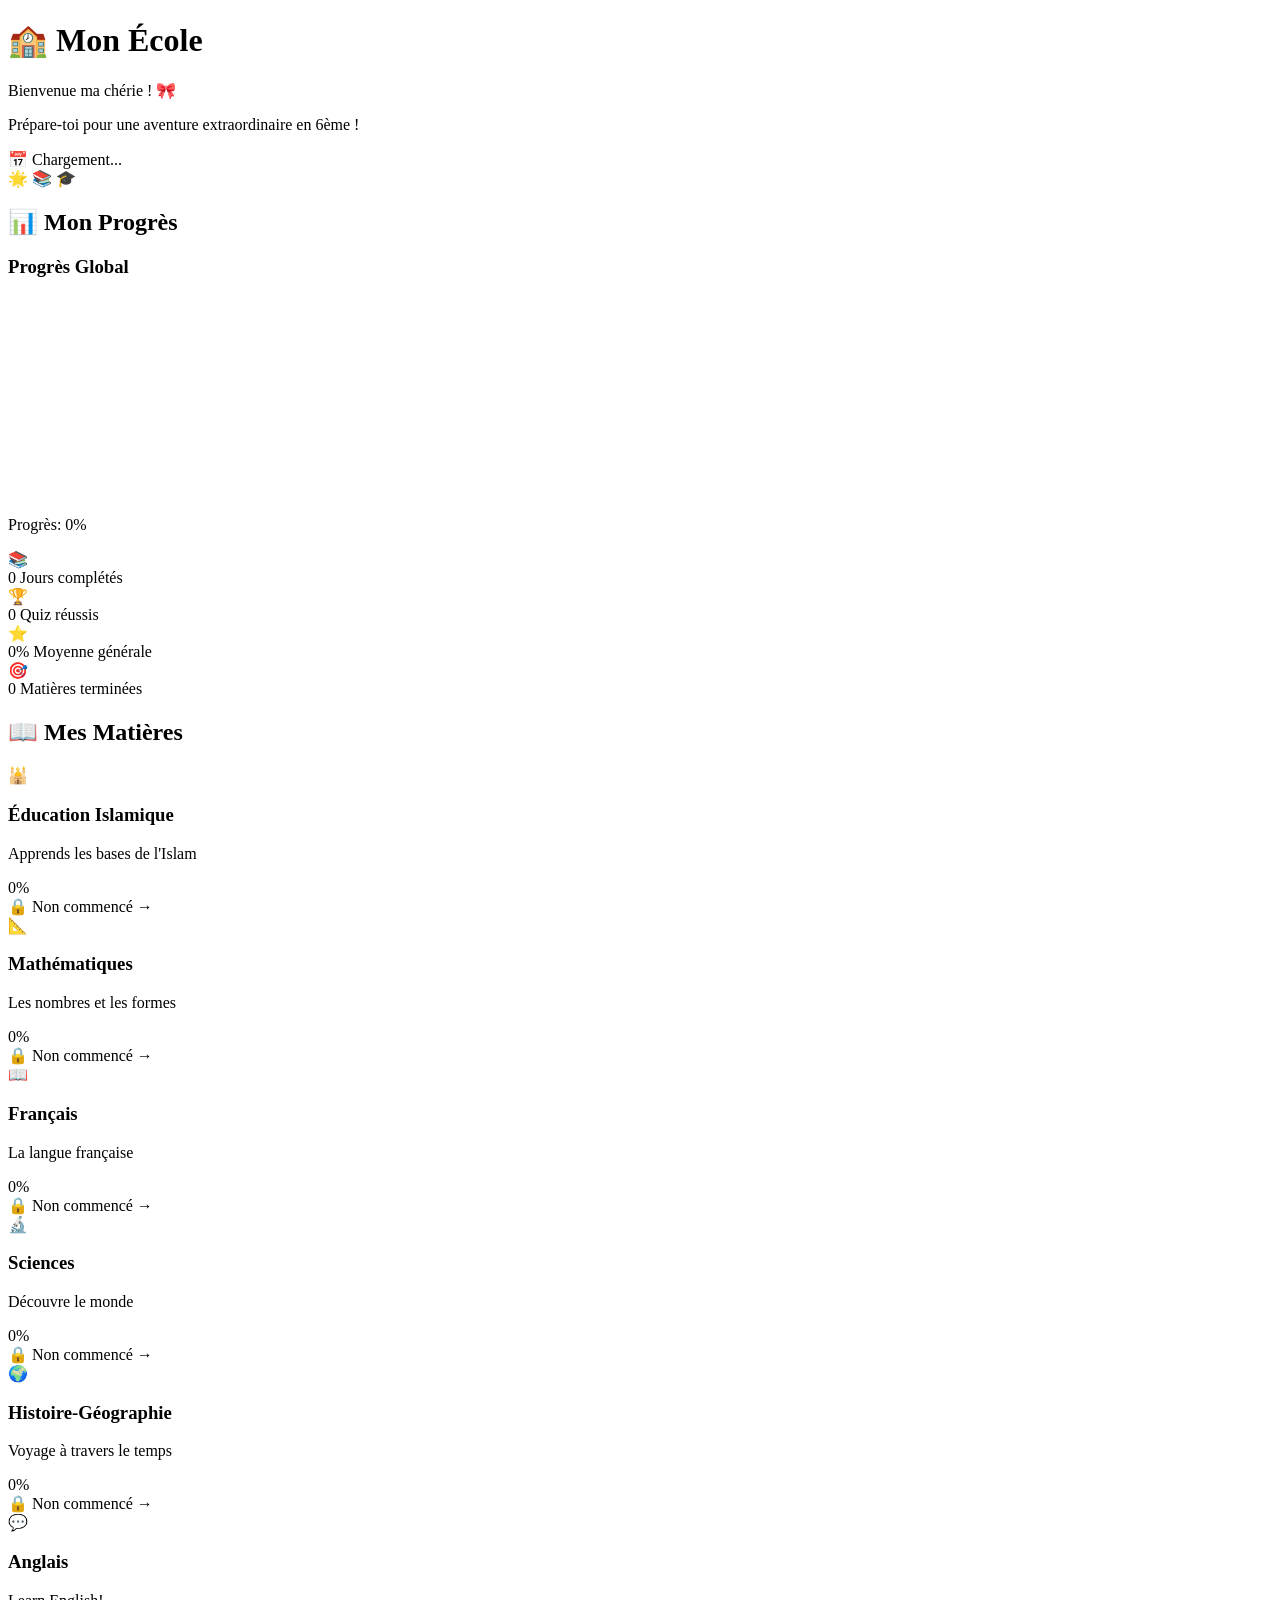
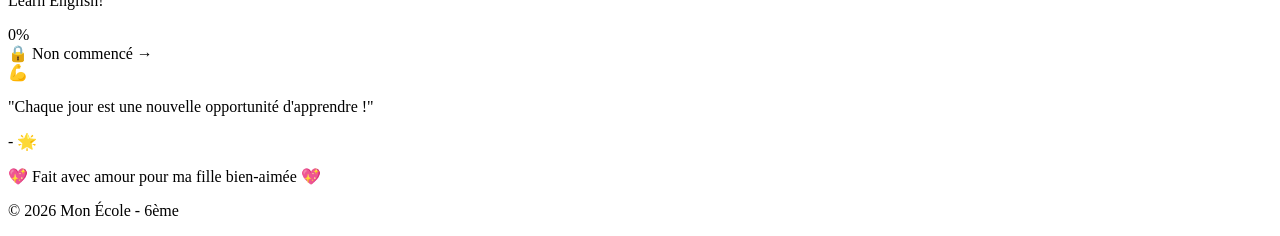
==== index.html @ 79e7d5af "Add files via upload" ====
<!DOCTYPE html>
<html lang="fr">
<head>
    <meta charset="UTF-8">
    <meta name="viewport" content="width=device-width, initial-scale=1.0">
    <title>🏫 Mon École - 6ème</title>
    
    <!-- CSS -->
    <link rel="stylesheet" href="css/style.css">
    
    <!-- Google Fonts -->
    <link href="https://fonts.googleapis.com/css2?family=Quicksand:wght@300;400;600;700&display=swap" rel="stylesheet">
</head>
<body>
    <!-- ============================================ -->
    <!-- HEADER -->
    <!-- ============================================ -->
    <header class="hero">
        <div class="hero-content">
            <div class="hero-text">
                <h1>🏫 Mon École</h1>
                <p class="subtitle">Bienvenue ma chérie ! 🎀</p>
                <p class="description">Prépare-toi pour une aventure extraordinaire en 6ème !</p>
                <div class="date-display" id="today-date">
                    📅 <span id="date-text">Chargement...</span>
                </div>
            </div>
            <div class="hero-emoji">
                <span class="floating-emoji">🌟</span>
                <span class="floating-emoji">📚</span>
                <span class="floating-emoji">🎓</span>
            </div>
        </div>
    </header>

    <!-- ============================================ -->
    <!-- PROGRESS DASHBOARD -->
    <!-- ============================================ -->
    <section class="dashboard">
        <div class="container">
            <h2 class="section-title">📊 Mon Progrès</h2>
            
            <div class="dashboard-grid">
                <!-- PIE CHART -->
                <div class="chart-card">
                    <h3>Progrès Global</h3>
                    <div class="chart-container">
                        <canvas id="progressChart" width="200" height="200"></canvas>
                    </div>
                    <p class="chart-label">Progrès: <span id="globalProgress">0%</span></p>
                </div>
                
                <!-- STATS CARDS -->
                <div class="stats-grid">
                    <div class="stat-card">
                        <span class="stat-icon">📚</span>
                        <div class="stat-info">
                            <span class="stat-number" id="totalDays">0</span>
                            <span class="stat-label">Jours complétés</span>
                        </div>
                    </div>
                    <div class="stat-card">
                        <span class="stat-icon">🏆</span>
                        <div class="stat-info">
                            <span class="stat-number" id="passedQuizzes">0</span>
                            <span class="stat-label">Quiz réussis</span>
                        </div>
                    </div>
                    <div class="stat-card">
                        <span class="stat-icon">⭐</span>
                        <div class="stat-info">
                            <span class="stat-number" id="avgScore">0%</span>
                            <span class="stat-label">Moyenne générale</span>
                        </div>
                    </div>
                    <div class="stat-card">
                        <span class="stat-icon">🎯</span>
                        <div class="stat-info">
                            <span class="stat-number" id="subjectsCompleted">0</span>
                            <span class="stat-label">Matières terminées</span>
                        </div>
                    </div>
                </div>
            </div>
        </div>
    </section>

    <!-- ============================================ -->
    <!-- SUBJECTS GAUGES -->
    <!-- ============================================ -->
    <section class="subjects">
        <div class="container">
            <h2 class="section-title">📖 Mes Matières</h2>
            
            <div class="subject-grid">
                <!-- Islam -->
                <div class="subject-card" onclick="goToSubject('islam')">
                    <div class="subject-icon">🕌</div>
                    <h3>Éducation Islamique</h3>
                    <p class="subject-desc">Apprends les bases de l'Islam</p>
                    <div class="gauge-container">
                        <div class="gauge-track">
                            <div class="gauge-fill" id="gauge-islam" style="width: 0%"></div>
                        </div>
                        <span class="gauge-percent" id="percent-islam">0%</span>
                    </div>
                    <span class="subject-status" id="status-islam">🔒 Non commencé</span>
                    <span class="subject-arrow">→</span>
                </div>

                <!-- Maths -->
                <div class="subject-card" onclick="goToSubject('maths')">
                    <div class="subject-icon">📐</div>
                    <h3>Mathématiques</h3>
                    <p class="subject-desc">Les nombres et les formes</p>
                    <div class="gauge-container">
                        <div class="gauge-track">
                            <div class="gauge-fill" id="gauge-maths" style="width: 0%"></div>
                        </div>
                        <span class="gauge-percent" id="percent-maths">0%</span>
                    </div>
                    <span class="subject-status" id="status-maths">🔒 Non commencé</span>
                    <span class="subject-arrow">→</span>
                </div>

                <!-- Français -->
                <div class="subject-card" onclick="goToSubject('francais')">
                    <div class="subject-icon">📖</div>
                    <h3>Français</h3>
                    <p class="subject-desc">La langue française</p>
                    <div class="gauge-container">
                        <div class="gauge-track">
                            <div class="gauge-fill" id="gauge-francais" style="width: 0%"></div>
                        </div>
                        <span class="gauge-percent" id="percent-francais">0%</span>
                    </div>
                    <span class="subject-status" id="status-francais">🔒 Non commencé</span>
                    <span class="subject-arrow">→</span>
                </div>

                <!-- Sciences -->
                <div class="subject-card" onclick="goToSubject('sciences')">
                    <div class="subject-icon">🔬</div>
                    <h3>Sciences</h3>
                    <p class="subject-desc">Découvre le monde</p>
                    <div class="gauge-container">
                        <div class="gauge-track">
                            <div class="gauge-fill" id="gauge-sciences" style="width: 0%"></div>
                        </div>
                        <span class="gauge-percent" id="percent-sciences">0%</span>
                    </div>
                    <span class="subject-status" id="status-sciences">🔒 Non commencé</span>
                    <span class="subject-arrow">→</span>
                </div>

                <!-- Histoire -->
                <div class="subject-card" onclick="goToSubject('histoire')">
                    <div class="subject-icon">🌍</div>
                    <h3>Histoire-Géographie</h3>
                    <p class="subject-desc">Voyage à travers le temps</p>
                    <div class="gauge-container">
                        <div class="gauge-track">
                            <div class="gauge-fill" id="gauge-histoire" style="width: 0%"></div>
                        </div>
                        <span class="gauge-percent" id="percent-histoire">0%</span>
                    </div>
                    <span class="subject-status" id="status-histoire">🔒 Non commencé</span>
                    <span class="subject-arrow">→</span>
                </div>

                <!-- Anglais -->
                <div class="subject-card" onclick="goToSubject('anglais')">
                    <div class="subject-icon">💬</div>
                    <h3>Anglais</h3>
                    <p class="subject-desc">Learn English!</p>
                    <div class="gauge-container">
                        <div class="gauge-track">
                            <div class="gauge-fill" id="gauge-anglais" style="width: 0%"></div>
                        </div>
                        <span class="gauge-percent" id="percent-anglais">0%</span>
                    </div>
                    <span class="subject-status" id="status-anglais">🔒 Non commencé</span>
                    <span class="subject-arrow">→</span>
                </div>
            </div>
        </div>
    </section>

    <!-- ============================================ -->
    <!-- DAILY MOTIVATION -->
    <!-- ============================================ -->
    <section class="motivation">
        <div class="container">
            <div class="motivation-card">
                <span class="motivation-emoji">💪</span>
                <p id="daily-message">"Chaque jour est une nouvelle opportunité d'apprendre !"</p>
                <span class="motivation-author">- 🌟</span>
            </div>
        </div>
    </section>

    <!-- ============================================ -->
    <!-- FOOTER -->
    <!-- ============================================ -->
    <footer>
        <div class="container">
            <p>💖 Fait avec amour pour ma fille bien-aimée 💖</p>
            <p class="footer-small">© 2026 Mon École - 6ème</p>
        </div>
    </footer>

    <!-- ============================================ -->
    <!-- JAVASCRIPT -->
    <!-- ============================================ -->
    <script src="js/script.js"></script>
</body>
</html>
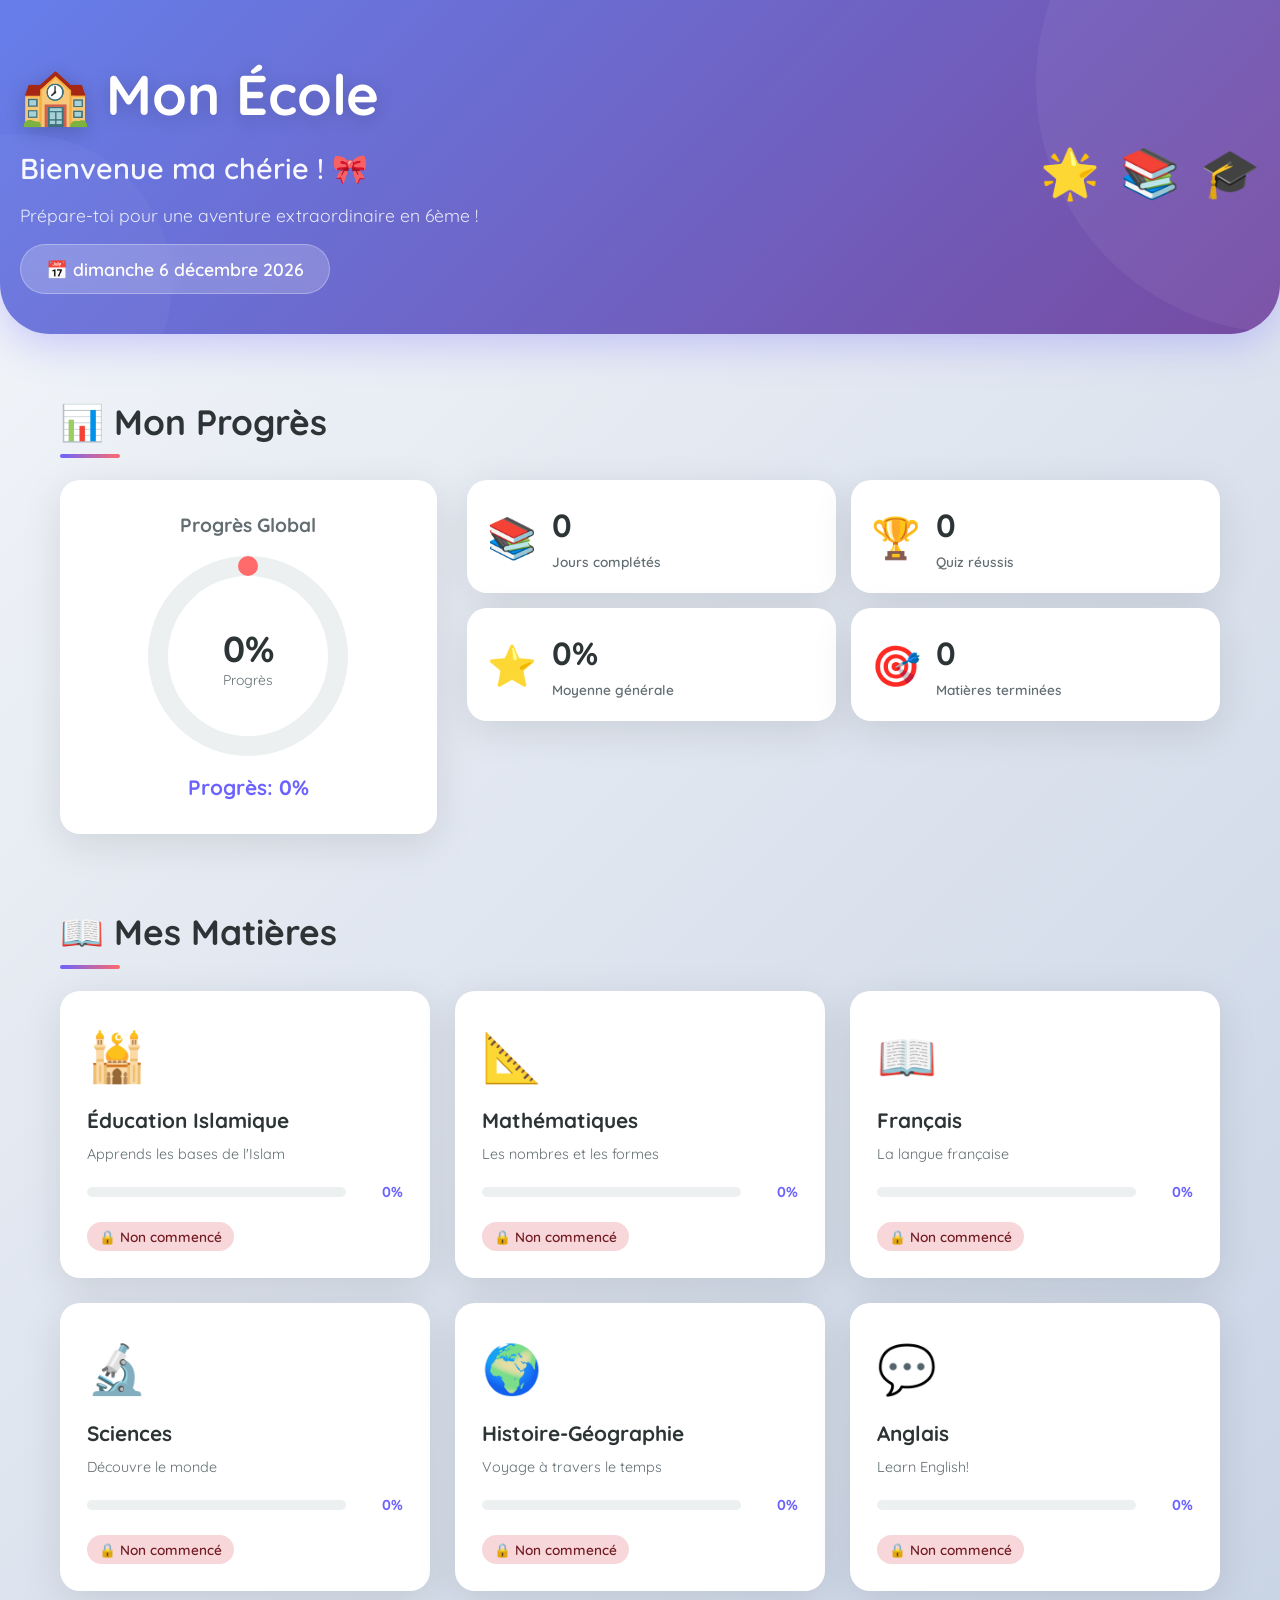
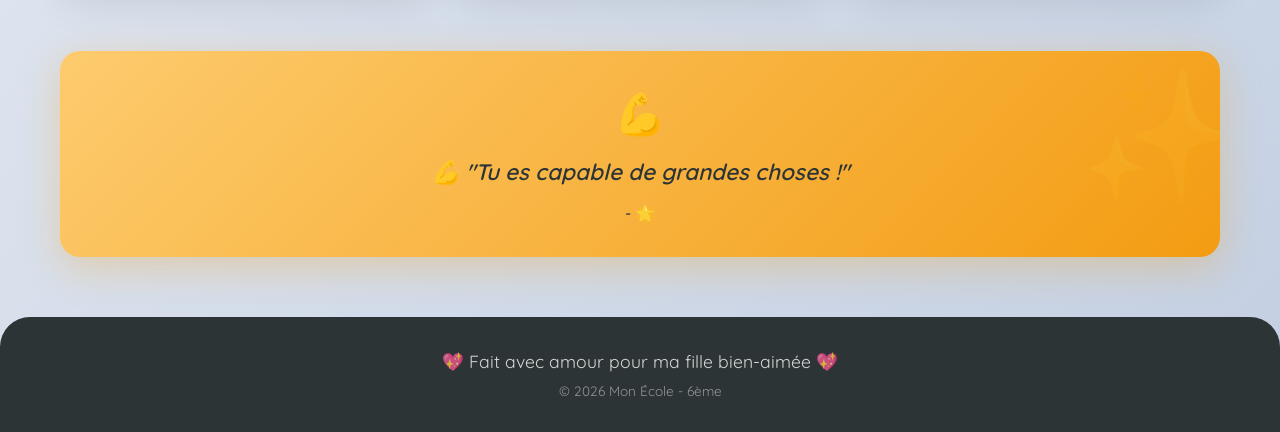
==== commit 4b9a6b0e: "Update index.html" ====
--- a/index.html
+++ b/index.html
@@ -210,8 +210,17 @@
     </footer>
 
     <!-- ============================================ -->
-    <!-- JAVASCRIPT -->
-    <!-- ============================================ -->
+    <!-- JAVASCRIPT - CHARGEMENT DES DONNÉES PAR MATIÈRE -->
+    <!-- ============================================ -->
+    <!-- 1. Les données de chaque matière -->
+    <script src="js/data-islam.js"></script>
+    <!-- 2. Les autres matières (à créer plus tard) -->
+    <!-- <script src="js/data-maths.js"></script> -->
+    <!-- <script src="js/data-francais.js"></script> -->
+    <!-- <script src="js/data-sciences.js"></script> -->
+    <!-- <script src="js/data-histoire.js"></script> -->
+    <!-- <script src="js/data-anglais.js"></script> -->
+    <!-- 3. Le script principal (logique) -->
     <script src="js/script.js"></script>
 </body>
-</html>+</html>
--- a/css/style.css
+++ b/css/style.css
@@ -0,0 +1,576 @@
+/* ============================================ */
+/* 1. RESET & GLOBAL STYLES */
+/* ============================================ */
+* {
+    margin: 0;
+    padding: 0;
+    box-sizing: border-box;
+}
+
+:root {
+    --primary: #6C63FF;
+    --primary-light: #8B83FF;
+    --primary-dark: #5A52D5;
+    --secondary: #FF6B6B;
+    --accent: #FFD93D;
+    --success: #6BCB77;
+    --danger: #FF6B6B;
+    --bg-gradient-start: #667eea;
+    --bg-gradient-end: #764ba2;
+    --card-shadow: 0 10px 40px rgba(0, 0, 0, 0.1);
+    --border-radius: 20px;
+    --transition: all 0.3s cubic-bezier(0.4, 0, 0.2, 1);
+}
+
+body {
+    font-family: 'Quicksand', sans-serif;
+    background: linear-gradient(135deg, #f5f7fa 0%, #c3cfe2 100%);
+    min-height: 100vh;
+    color: #2d3436;
+    line-height: 1.6;
+}
+
+.container {
+    max-width: 1200px;
+    margin: 0 auto;
+    padding: 0 20px;
+}
+
+/* ============================================ */
+/* 2. HEADER / HERO */
+/* ============================================ */
+.hero {
+    background: linear-gradient(135deg, var(--bg-gradient-start) 0%, var(--bg-gradient-end) 100%);
+    padding: 50px 20px 40px;
+    border-bottom-left-radius: 50px;
+    border-bottom-right-radius: 50px;
+    position: relative;
+    overflow: hidden;
+    box-shadow: 0 10px 40px rgba(108, 99, 255, 0.3);
+}
+
+.hero::before {
+    content: '';
+    position: absolute;
+    top: -50%;
+    right: -20%;
+    width: 500px;
+    height: 500px;
+    background: rgba(255, 255, 255, 0.05);
+    border-radius: 50%;
+    animation: float 20s infinite;
+}
+
+.hero::after {
+    content: '';
+    position: absolute;
+    bottom: -30%;
+    left: -10%;
+    width: 300px;
+    height: 300px;
+    background: rgba(255, 255, 255, 0.03);
+    border-radius: 50%;
+    animation: float 15s infinite reverse;
+}
+
+@keyframes float {
+    0%, 100% { transform: translate(0, 0); }
+    50% { transform: translate(-30px, -30px); }
+}
+
+.hero-content {
+    position: relative;
+    z-index: 1;
+    display: flex;
+    justify-content: space-between;
+    align-items: center;
+    flex-wrap: wrap;
+}
+
+.hero-text h1 {
+    font-size: 3.5rem;
+    color: white;
+    font-weight: 700;
+    text-shadow: 0 4px 20px rgba(0, 0, 0, 0.2);
+    margin-bottom: 5px;
+}
+
+.hero-text .subtitle {
+    font-size: 1.8rem;
+    color: rgba(255, 255, 255, 0.95);
+    font-weight: 600;
+}
+
+.hero-text .description {
+    font-size: 1.1rem;
+    color: rgba(255, 255, 255, 0.85);
+    margin: 10px 0 15px;
+}
+
+.date-display {
+    display: inline-block;
+    background: rgba(255, 255, 255, 0.2);
+    backdrop-filter: blur(10px);
+    padding: 10px 25px;
+    border-radius: 50px;
+    color: white;
+    font-size: 1.1rem;
+    font-weight: 600;
+    border: 1px solid rgba(255, 255, 255, 0.3);
+}
+
+.hero-emoji {
+    display: flex;
+    gap: 20px;
+    font-size: 3rem;
+}
+
+.floating-emoji {
+    animation: floatEmoji 3s ease-in-out infinite;
+    display: inline-block;
+}
+
+.floating-emoji:nth-child(2) { animation-delay: 0.5s; }
+.floating-emoji:nth-child(3) { animation-delay: 1s; }
+
+@keyframes floatEmoji {
+    0%, 100% { transform: translateY(0) rotate(0deg); }
+    50% { transform: translateY(-15px) rotate(5deg); }
+}
+
+/* ============================================ */
+/* 3. SECTION TITLES */
+/* ============================================ */
+.section-title {
+    font-size: 2.2rem;
+    font-weight: 700;
+    color: #2d3436;
+    margin: 40px 0 30px;
+    position: relative;
+    display: inline-block;
+}
+
+.section-title::after {
+    content: '';
+    position: absolute;
+    bottom: -8px;
+    left: 0;
+    width: 60px;
+    height: 4px;
+    background: linear-gradient(90deg, var(--primary), var(--secondary));
+    border-radius: 2px;
+}
+
+/* ============================================ */
+/* 4. DASHBOARD */
+/* ============================================ */
+.dashboard {
+    padding: 20px 0;
+}
+
+.dashboard-grid {
+    display: grid;
+    grid-template-columns: 1fr 2fr;
+    gap: 30px;
+    align-items: start;
+}
+
+@media (max-width: 768px) {
+    .dashboard-grid {
+        grid-template-columns: 1fr;
+    }
+}
+
+.chart-card {
+    background: white;
+    border-radius: var(--border-radius);
+    padding: 30px;
+    box-shadow: var(--card-shadow);
+    text-align: center;
+}
+
+.chart-card h3 {
+    font-size: 1.2rem;
+    color: #636e72;
+    margin-bottom: 15px;
+}
+
+.chart-container {
+    display: flex;
+    justify-content: center;
+    align-items: center;
+    position: relative;
+}
+
+.chart-container canvas {
+    max-width: 100%;
+    height: auto;
+}
+
+.chart-label {
+    font-size: 1.3rem;
+    font-weight: 700;
+    color: var(--primary);
+    margin-top: 15px;
+}
+
+.stats-grid {
+    display: grid;
+    grid-template-columns: 1fr 1fr;
+    gap: 15px;
+}
+
+@media (max-width: 480px) {
+    .stats-grid {
+        grid-template-columns: 1fr;
+    }
+}
+
+.stat-card {
+    background: white;
+    border-radius: var(--border-radius);
+    padding: 20px;
+    box-shadow: var(--card-shadow);
+    display: flex;
+    align-items: center;
+    gap: 15px;
+    transition: var(--transition);
+}
+
+.stat-card:hover {
+    transform: translateY(-3px);
+    box-shadow: 0 15px 50px rgba(0, 0, 0, 0.15);
+}
+
+.stat-icon {
+    font-size: 2.5rem;
+}
+
+.stat-info {
+    display: flex;
+    flex-direction: column;
+}
+
+.stat-number {
+    font-size: 2rem;
+    font-weight: 700;
+    color: #2d3436;
+}
+
+.stat-label {
+    font-size: 0.85rem;
+    color: #636e72;
+    font-weight: 600;
+}
+
+/* ============================================ */
+/* 5. SUBJECT CARDS */
+/* ============================================ */
+.subjects {
+    padding: 10px 0 40px;
+}
+
+.subject-grid {
+    display: grid;
+    grid-template-columns: repeat(auto-fill, minmax(280px, 1fr));
+    gap: 25px;
+}
+
+.subject-card {
+    background: white;
+    border-radius: var(--border-radius);
+    padding: 25px;
+    box-shadow: var(--card-shadow);
+    transition: var(--transition);
+    cursor: pointer;
+    position: relative;
+    overflow: hidden;
+    border: 2px solid transparent;
+}
+
+.subject-card:hover {
+    transform: translateY(-5px) scale(1.02);
+    box-shadow: 0 20px 60px rgba(108, 99, 255, 0.2);
+    border-color: var(--primary-light);
+}
+
+.subject-card:active {
+    transform: scale(0.98);
+}
+
+.subject-icon {
+    font-size: 3rem;
+    display: block;
+    margin-bottom: 10px;
+}
+
+.subject-card h3 {
+    font-size: 1.3rem;
+    color: #2d3436;
+    margin-bottom: 5px;
+}
+
+.subject-desc {
+    font-size: 0.9rem;
+    color: #636e72;
+    margin-bottom: 15px;
+}
+
+.gauge-container {
+    display: flex;
+    align-items: center;
+    gap: 12px;
+    margin: 10px 0;
+}
+
+.gauge-track {
+    flex: 1;
+    height: 10px;
+    background: #ecf0f1;
+    border-radius: 10px;
+    overflow: hidden;
+    position: relative;
+}
+
+.gauge-fill {
+    height: 100%;
+    border-radius: 10px;
+    background: linear-gradient(90deg, var(--primary-light), var(--primary));
+    transition: width 1s cubic-bezier(0.4, 0, 0.2, 1);
+    width: 0%;
+}
+
+.gauge-percent {
+    font-size: 0.9rem;
+    font-weight: 700;
+    color: var(--primary);
+    min-width: 45px;
+    text-align: right;
+}
+
+.subject-status {
+    display: block;
+    font-size: 0.85rem;
+    font-weight: 600;
+    margin-top: 8px;
+    padding: 4px 12px;
+    border-radius: 20px;
+    background: #ecf0f1;
+    color: #636e72;
+    display: inline-block;
+}
+
+.subject-status.completed {
+    background: #d4edda;
+    color: #155724;
+}
+
+.subject-status.in-progress {
+    background: #cce5ff;
+    color: #004085;
+}
+
+.subject-status.locked {
+    background: #f8d7da;
+    color: #721c24;
+}
+
+.subject-arrow {
+    position: absolute;
+    right: 20px;
+    bottom: 20px;
+    font-size: 1.5rem;
+    color: var(--primary-light);
+    opacity: 0;
+    transition: var(--transition);
+}
+
+.subject-card:hover .subject-arrow {
+    opacity: 1;
+    transform: translateX(5px);
+}
+
+/* ============================================ */
+/* 6. MOTIVATION CARD */
+/* ============================================ */
+.motivation {
+    padding: 20px 0 40px;
+}
+
+.motivation-card {
+    background: linear-gradient(135deg, #fdcb6e 0%, #f39c12 100%);
+    border-radius: var(--border-radius);
+    padding: 30px 40px;
+    text-align: center;
+    box-shadow: 0 10px 40px rgba(243, 156, 18, 0.3);
+    position: relative;
+    overflow: hidden;
+}
+
+.motivation-card::before {
+    content: '✨';
+    position: absolute;
+    top: -20px;
+    right: -20px;
+    font-size: 8rem;
+    opacity: 0.1;
+}
+
+.motivation-emoji {
+    font-size: 2.5rem;
+    display: block;
+    margin-bottom: 10px;
+}
+
+.motivation-card p {
+    font-size: 1.4rem;
+    font-weight: 600;
+    color: #2d3436;
+    font-style: italic;
+}
+
+.motivation-author {
+    display: block;
+    margin-top: 10px;
+    font-size: 1rem;
+    font-weight: 600;
+    color: #2d3436;
+    opacity: 0.8;
+}
+
+/* ============================================ */
+/* 7. FOOTER */
+/* ============================================ */
+footer {
+    background: #2d3436;
+    color: rgba(255, 255, 255, 0.8);
+    padding: 30px 20px;
+    text-align: center;
+    border-top-left-radius: 30px;
+    border-top-right-radius: 30px;
+    margin-top: 20px;
+}
+
+footer p {
+    font-size: 1.1rem;
+}
+
+footer .footer-small {
+    font-size: 0.85rem;
+    opacity: 0.6;
+    margin-top: 5px;
+}
+
+/* ============================================ */
+/* 8. RESPONSIVE DESIGN */
+/* ============================================ */
+@media (max-width: 768px) {
+    .hero-text h1 {
+        font-size: 2.5rem;
+    }
+    
+    .hero-text .subtitle {
+        font-size: 1.3rem;
+    }
+    
+    .hero-emoji {
+        font-size: 2rem;
+        gap: 10px;
+    }
+    
+    .section-title {
+        font-size: 1.8rem;
+    }
+    
+    .subject-grid {
+        grid-template-columns: repeat(auto-fill, minmax(240px, 1fr));
+        gap: 15px;
+    }
+    
+    .motivation-card p {
+        font-size: 1.1rem;
+    }
+}
+
+@media (max-width: 480px) {
+    .hero {
+        padding: 30px 15px 25px;
+        border-bottom-left-radius: 30px;
+        border-bottom-right-radius: 30px;
+    }
+    
+    .hero-text h1 {
+        font-size: 2rem;
+    }
+    
+    .hero-text .subtitle {
+        font-size: 1.1rem;
+    }
+    
+    .hero-emoji {
+        font-size: 1.5rem;
+        gap: 8px;
+    }
+    
+    .subject-card {
+        padding: 18px;
+    }
+    
+    .stat-number {
+        font-size: 1.5rem;
+    }
+}
+
+/* ============================================ */
+/* 9. ANIMATIONS */
+/* ============================================ */
+@keyframes fadeInUp {
+    from {
+        opacity: 0;
+        transform: translateY(30px);
+    }
+    to {
+        opacity: 1;
+        transform: translateY(0);
+    }
+}
+
+.subject-card {
+    animation: fadeInUp 0.6s ease-out forwards;
+}
+
+.subject-card:nth-child(1) { animation-delay: 0.05s; }
+.subject-card:nth-child(2) { animation-delay: 0.1s; }
+.subject-card:nth-child(3) { animation-delay: 0.15s; }
+.subject-card:nth-child(4) { animation-delay: 0.2s; }
+.subject-card:nth-child(5) { animation-delay: 0.25s; }
+.subject-card:nth-child(6) { animation-delay: 0.3s; }
+
+/* ============================================ */
+/* 10. SCROLLBAR STYLING */
+/* ============================================ */
+::-webkit-scrollbar {
+    width: 10px;
+}
+
+::-webkit-scrollbar-track {
+    background: #f1f1f1;
+    border-radius: 10px;
+}
+
+::-webkit-scrollbar-thumb {
+    background: linear-gradient(135deg, var(--primary), var(--primary-dark));
+    border-radius: 10px;
+}
+
+::-webkit-scrollbar-thumb:hover {
+    background: var(--primary-dark);
+}
+
+/* ============================================ */
+/* 11. UTILITY */
+/* ============================================ */
+.text-center { text-align: center; }
+.mt-20 { margin-top: 20px; }
+.mb-20 { margin-bottom: 20px; }
+.hidden { display: none; }
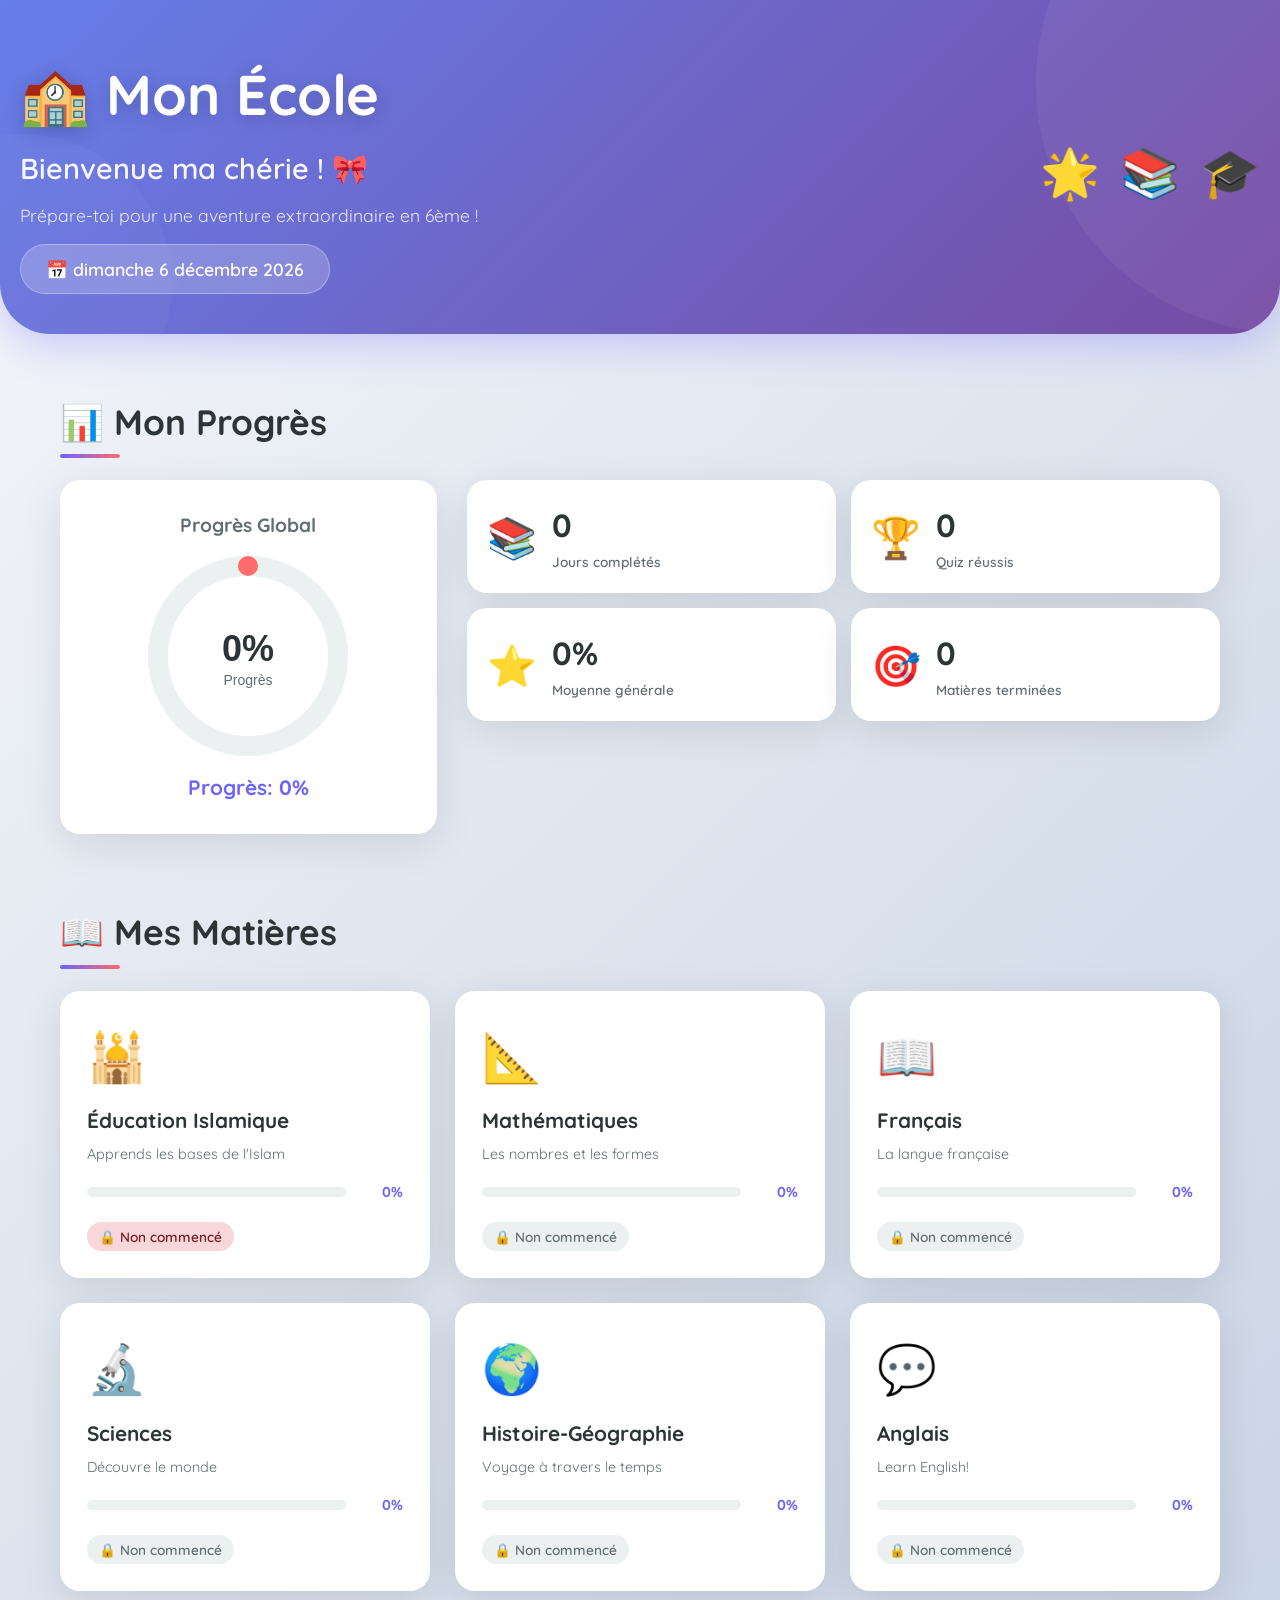
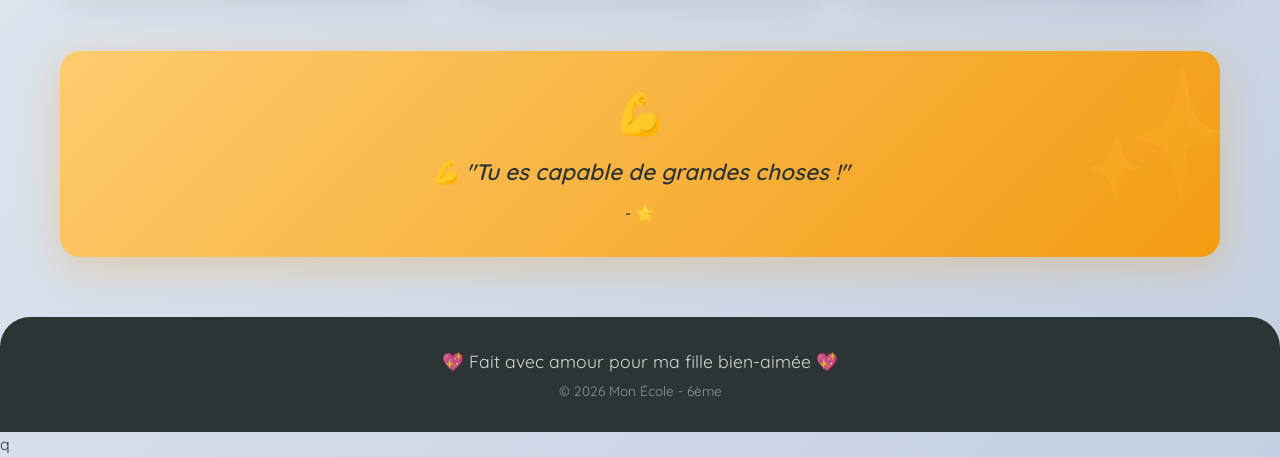
==== commit 97aaad87: "Update index.html" ====
--- a/index.html
+++ b/index.html
@@ -210,17 +210,9 @@
     </footer>
 
     <!-- ============================================ -->
-    <!-- JAVASCRIPT - CHARGEMENT DES DONNÉES PAR MATIÈRE -->
-    <!-- ============================================ -->
-    <!-- 1. Les données de chaque matière -->
-    <script src="js/data-islam.js"></script>
-    <!-- 2. Les autres matières (à créer plus tard) -->
-    <!-- <script src="js/data-maths.js"></script> -->
-    <!-- <script src="js/data-francais.js"></script> -->
-    <!-- <script src="js/data-sciences.js"></script> -->
-    <!-- <script src="js/data-histoire.js"></script> -->
-    <!-- <script src="js/data-anglais.js"></script> -->
-    <!-- 3. Le script principal (logique) -->
+    <!-- JAVASCRIPT -->
+    <!-- ============================================ -->
+    <!-- Le script principal contient TOUTES les données -->
     <script src="js/script.js"></script>
 </body>
-</html>
+</html>q
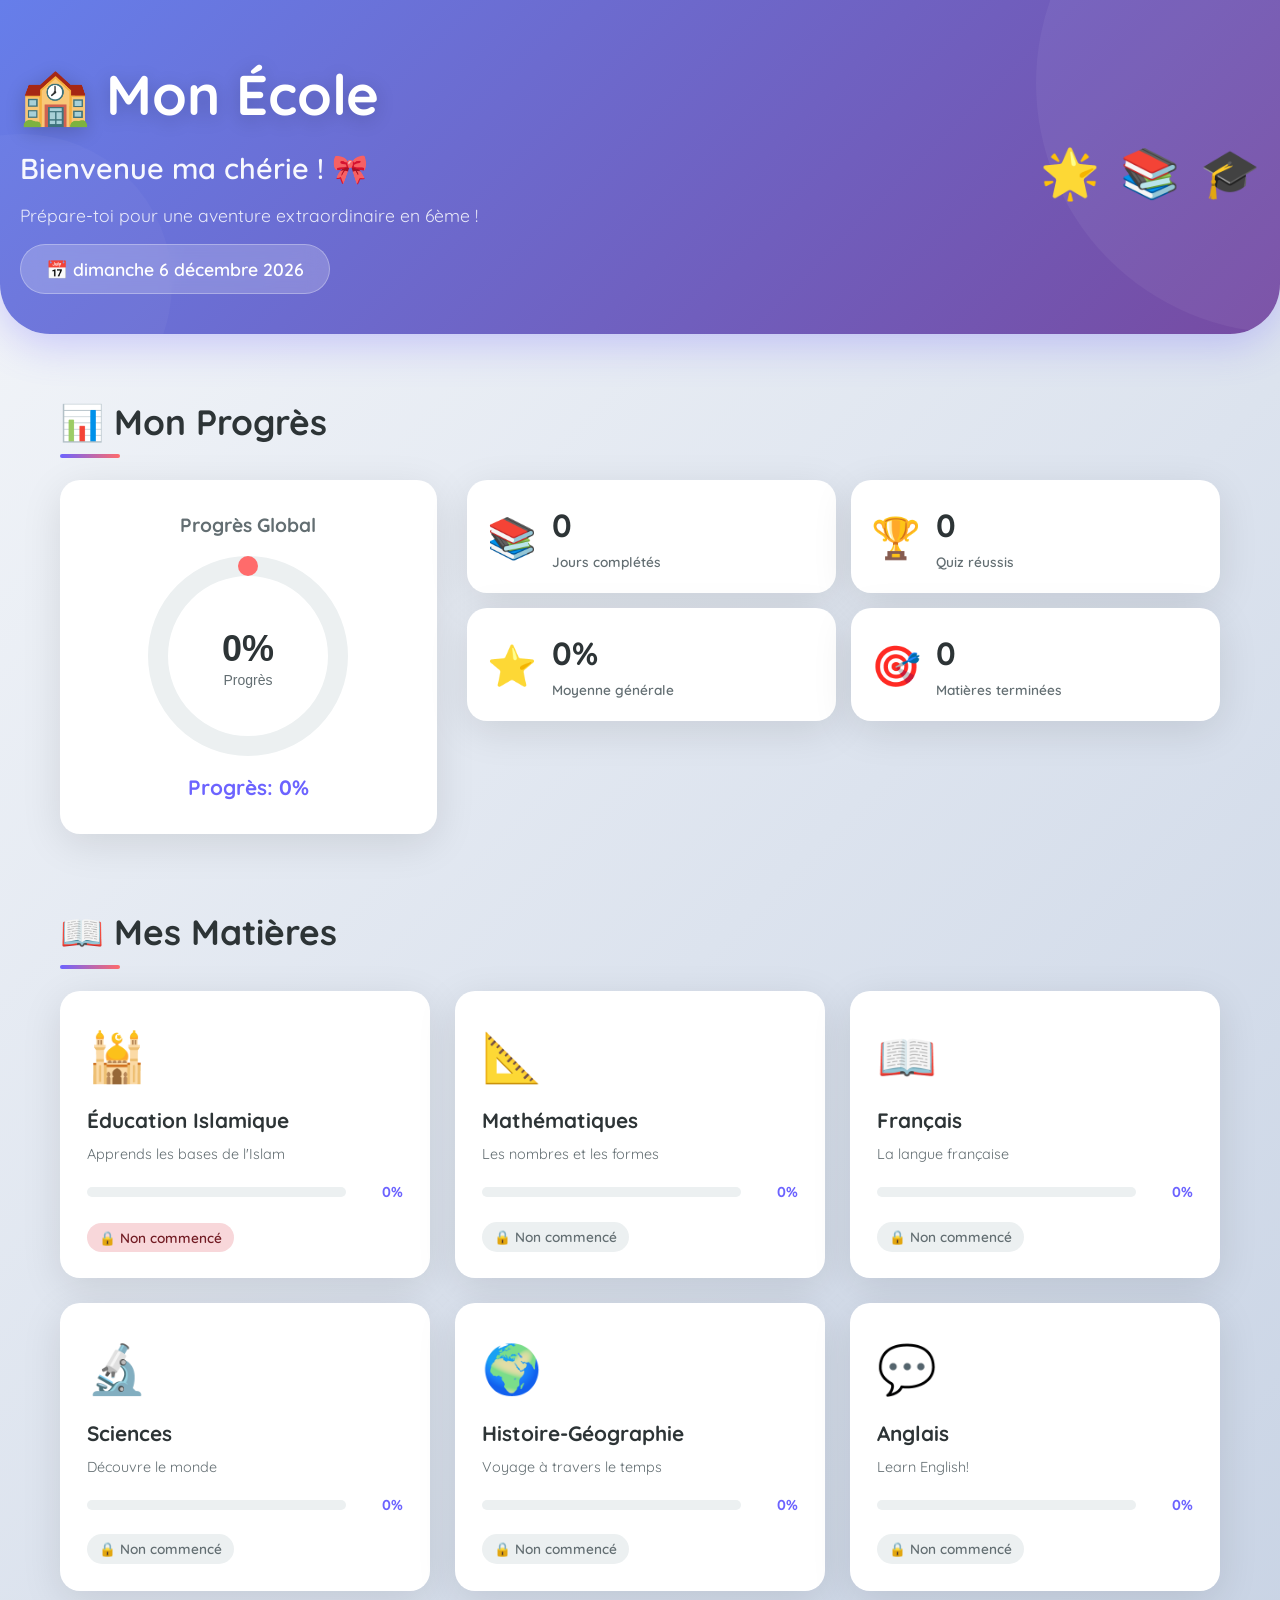
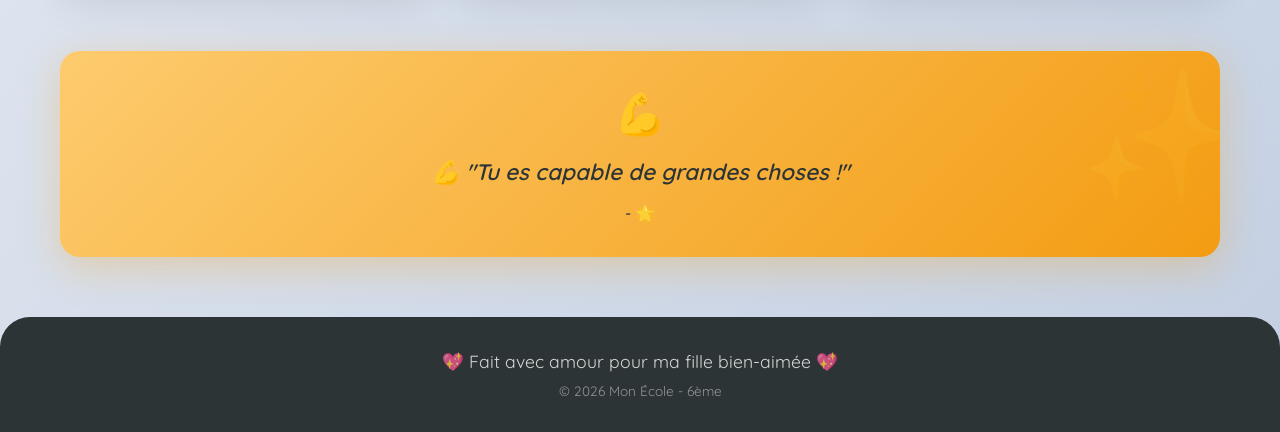
==== commit 6b78d22f: "Update index.html" ====
--- a/index.html
+++ b/index.html
@@ -4,215 +4,1602 @@
     <meta charset="UTF-8">
     <meta name="viewport" content="width=device-width, initial-scale=1.0">
     <title>🏫 Mon École - 6ème</title>
-    
-    <!-- CSS -->
-    <link rel="stylesheet" href="css/style.css">
-    
-    <!-- Google Fonts -->
     <link href="https://fonts.googleapis.com/css2?family=Quicksand:wght@300;400;600;700&display=swap" rel="stylesheet">
+    <style>
+        /* ============================================ */
+        /* TOUS LES STYLES - PAGE D'ACCUEIL + ISLAM */
+        /* ============================================ */
+        * {
+            margin: 0;
+            padding: 0;
+            box-sizing: border-box;
+        }
+
+        :root {
+            --primary: #6C63FF;
+            --primary-light: #8B83FF;
+            --primary-dark: #5A52D5;
+            --secondary: #FF6B6B;
+            --accent: #FFD93D;
+            --success: #6BCB77;
+            --danger: #FF6B6B;
+            --card-shadow: 0 10px 40px rgba(0, 0, 0, 0.1);
+            --border-radius: 20px;
+            --transition: all 0.3s cubic-bezier(0.4, 0, 0.2, 1);
+        }
+
+        body {
+            font-family: 'Quicksand', sans-serif;
+            background: linear-gradient(135deg, #f5f7fa 0%, #c3cfe2 100%);
+            min-height: 100vh;
+            color: #2d3436;
+            line-height: 1.6;
+        }
+
+        .container {
+            max-width: 1200px;
+            margin: 0 auto;
+            padding: 0 20px;
+        }
+
+        /* ===== HEADER ===== */
+        .hero {
+            background: linear-gradient(135deg, #667eea 0%, #764ba2 100%);
+            padding: 50px 20px 40px;
+            border-bottom-left-radius: 50px;
+            border-bottom-right-radius: 50px;
+            position: relative;
+            overflow: hidden;
+            box-shadow: 0 10px 40px rgba(108, 99, 255, 0.3);
+        }
+
+        .hero::before {
+            content: '';
+            position: absolute;
+            top: -50%;
+            right: -20%;
+            width: 500px;
+            height: 500px;
+            background: rgba(255, 255, 255, 0.05);
+            border-radius: 50%;
+            animation: float 20s infinite;
+        }
+
+        .hero::after {
+            content: '';
+            position: absolute;
+            bottom: -30%;
+            left: -10%;
+            width: 300px;
+            height: 300px;
+            background: rgba(255, 255, 255, 0.03);
+            border-radius: 50%;
+            animation: float 15s infinite reverse;
+        }
+
+        @keyframes float {
+            0%, 100% { transform: translate(0, 0); }
+            50% { transform: translate(-30px, -30px); }
+        }
+
+        .hero-content {
+            position: relative;
+            z-index: 1;
+            display: flex;
+            justify-content: space-between;
+            align-items: center;
+            flex-wrap: wrap;
+        }
+
+        .hero-text h1 {
+            font-size: 3.5rem;
+            color: white;
+            font-weight: 700;
+            text-shadow: 0 4px 20px rgba(0, 0, 0, 0.2);
+            margin-bottom: 5px;
+        }
+
+        .hero-text .subtitle {
+            font-size: 1.8rem;
+            color: rgba(255, 255, 255, 0.95);
+            font-weight: 600;
+        }
+
+        .hero-text .description {
+            font-size: 1.1rem;
+            color: rgba(255, 255, 255, 0.85);
+            margin: 10px 0 15px;
+        }
+
+        .date-display {
+            display: inline-block;
+            background: rgba(255, 255, 255, 0.2);
+            backdrop-filter: blur(10px);
+            padding: 10px 25px;
+            border-radius: 50px;
+            color: white;
+            font-size: 1.1rem;
+            font-weight: 600;
+            border: 1px solid rgba(255, 255, 255, 0.3);
+        }
+
+        .hero-emoji {
+            display: flex;
+            gap: 20px;
+            font-size: 3rem;
+        }
+
+        .floating-emoji {
+            animation: floatEmoji 3s ease-in-out infinite;
+            display: inline-block;
+        }
+        .floating-emoji:nth-child(2) { animation-delay: 0.5s; }
+        .floating-emoji:nth-child(3) { animation-delay: 1s; }
+
+        @keyframes floatEmoji {
+            0%, 100% { transform: translateY(0) rotate(0deg); }
+            50% { transform: translateY(-15px) rotate(5deg); }
+        }
+
+        /* ===== SECTION TITLES ===== */
+        .section-title {
+            font-size: 2.2rem;
+            font-weight: 700;
+            color: #2d3436;
+            margin: 40px 0 30px;
+            position: relative;
+            display: inline-block;
+        }
+
+        .section-title::after {
+            content: '';
+            position: absolute;
+            bottom: -8px;
+            left: 0;
+            width: 60px;
+            height: 4px;
+            background: linear-gradient(90deg, var(--primary), var(--secondary));
+            border-radius: 2px;
+        }
+
+        /* ===== DASHBOARD ===== */
+        .dashboard {
+            padding: 20px 0;
+        }
+
+        .dashboard-grid {
+            display: grid;
+            grid-template-columns: 1fr 2fr;
+            gap: 30px;
+            align-items: start;
+        }
+
+        @media (max-width: 768px) {
+            .dashboard-grid {
+                grid-template-columns: 1fr;
+            }
+            .hero-text h1 { font-size: 2.5rem; }
+            .hero-text .subtitle { font-size: 1.3rem; }
+            .hero-emoji { font-size: 2rem; gap: 10px; }
+            .section-title { font-size: 1.8rem; }
+        }
+
+        .chart-card {
+            background: white;
+            border-radius: var(--border-radius);
+            padding: 30px;
+            box-shadow: var(--card-shadow);
+            text-align: center;
+        }
+
+        .chart-card h3 {
+            font-size: 1.2rem;
+            color: #636e72;
+            margin-bottom: 15px;
+        }
+
+        .chart-container {
+            display: flex;
+            justify-content: center;
+            align-items: center;
+            position: relative;
+        }
+
+        .chart-container canvas {
+            max-width: 100%;
+            height: auto;
+        }
+
+        .chart-label {
+            font-size: 1.3rem;
+            font-weight: 700;
+            color: var(--primary);
+            margin-top: 15px;
+        }
+
+        .stats-grid {
+            display: grid;
+            grid-template-columns: 1fr 1fr;
+            gap: 15px;
+        }
+
+        @media (max-width: 480px) {
+            .stats-grid { grid-template-columns: 1fr; }
+        }
+
+        .stat-card {
+            background: white;
+            border-radius: var(--border-radius);
+            padding: 20px;
+            box-shadow: var(--card-shadow);
+            display: flex;
+            align-items: center;
+            gap: 15px;
+            transition: var(--transition);
+        }
+
+        .stat-card:hover {
+            transform: translateY(-3px);
+            box-shadow: 0 15px 50px rgba(0, 0, 0, 0.15);
+        }
+
+        .stat-icon { font-size: 2.5rem; }
+        .stat-info { display: flex; flex-direction: column; }
+        .stat-number { font-size: 2rem; font-weight: 700; color: #2d3436; }
+        .stat-label { font-size: 0.85rem; color: #636e72; font-weight: 600; }
+
+        /* ===== SUBJECT CARDS ===== */
+        .subjects { padding: 10px 0 40px; }
+
+        .subject-grid {
+            display: grid;
+            grid-template-columns: repeat(auto-fill, minmax(280px, 1fr));
+            gap: 25px;
+        }
+
+        .subject-card {
+            background: white;
+            border-radius: var(--border-radius);
+            padding: 25px;
+            box-shadow: var(--card-shadow);
+            transition: var(--transition);
+            cursor: pointer;
+            position: relative;
+            overflow: hidden;
+            border: 2px solid transparent;
+        }
+
+        .subject-card:hover {
+            transform: translateY(-5px) scale(1.02);
+            box-shadow: 0 20px 60px rgba(108, 99, 255, 0.2);
+            border-color: var(--primary-light);
+        }
+
+        .subject-card:active { transform: scale(0.98); }
+
+        .subject-icon { font-size: 3rem; display: block; margin-bottom: 10px; }
+        .subject-card h3 { font-size: 1.3rem; color: #2d3436; margin-bottom: 5px; }
+        .subject-desc { font-size: 0.9rem; color: #636e72; margin-bottom: 15px; }
+
+        .gauge-container {
+            display: flex;
+            align-items: center;
+            gap: 12px;
+            margin: 10px 0;
+        }
+
+        .gauge-track {
+            flex: 1;
+            height: 10px;
+            background: #ecf0f1;
+            border-radius: 10px;
+            overflow: hidden;
+            position: relative;
+        }
+
+        .gauge-fill {
+            height: 100%;
+            border-radius: 10px;
+            background: linear-gradient(90deg, var(--primary-light), var(--primary));
+            transition: width 1s cubic-bezier(0.4, 0, 0.2, 1);
+            width: 0%;
+        }
+
+        .gauge-percent { font-size: 0.9rem; font-weight: 700; color: var(--primary); min-width: 45px; text-align: right; }
+
+        .subject-status {
+            display: inline-block;
+            font-size: 0.85rem;
+            font-weight: 600;
+            margin-top: 8px;
+            padding: 4px 12px;
+            border-radius: 20px;
+            background: #ecf0f1;
+            color: #636e72;
+        }
+
+        .subject-status.completed { background: #d4edda; color: #155724; }
+        .subject-status.in-progress { background: #cce5ff; color: #004085; }
+        .subject-status.locked { background: #f8d7da; color: #721c24; }
+
+        .subject-arrow {
+            position: absolute;
+            right: 20px;
+            bottom: 20px;
+            font-size: 1.5rem;
+            color: var(--primary-light);
+            opacity: 0;
+            transition: var(--transition);
+        }
+
+        .subject-card:hover .subject-arrow { opacity: 1; transform: translateX(5px); }
+
+        /* ===== MOTIVATION ===== */
+        .motivation { padding: 20px 0 40px; }
+
+        .motivation-card {
+            background: linear-gradient(135deg, #fdcb6e 0%, #f39c12 100%);
+            border-radius: var(--border-radius);
+            padding: 30px 40px;
+            text-align: center;
+            box-shadow: 0 10px 40px rgba(243, 156, 18, 0.3);
+            position: relative;
+            overflow: hidden;
+        }
+
+        .motivation-card::before {
+            content: '✨';
+            position: absolute;
+            top: -20px;
+            right: -20px;
+            font-size: 8rem;
+            opacity: 0.1;
+        }
+
+        .motivation-emoji { font-size: 2.5rem; display: block; margin-bottom: 10px; }
+        .motivation-card p { font-size: 1.4rem; font-weight: 600; color: #2d3436; font-style: italic; }
+        .motivation-author { display: block; margin-top: 10px; font-size: 1rem; font-weight: 600; color: #2d3436; opacity: 0.8; }
+
+        /* ===== FOOTER ===== */
+        footer {
+            background: #2d3436;
+            color: rgba(255, 255, 255, 0.8);
+            padding: 30px 20px;
+            text-align: center;
+            border-top-left-radius: 30px;
+            border-top-right-radius: 30px;
+            margin-top: 20px;
+        }
+
+        footer p { font-size: 1.1rem; }
+        footer .footer-small { font-size: 0.85rem; opacity: 0.6; margin-top: 5px; }
+
+        /* ===== SCROLLBAR ===== */
+        ::-webkit-scrollbar { width: 10px; }
+        ::-webkit-scrollbar-track { background: #f1f1f1; border-radius: 10px; }
+        ::-webkit-scrollbar-thumb { background: linear-gradient(135deg, var(--primary), var(--primary-dark)); border-radius: 10px; }
+        ::-webkit-scrollbar-thumb:hover { background: var(--primary-dark); }
+
+        /* ===== ANIMATIONS ===== */
+        @keyframes fadeInUp {
+            from { opacity: 0; transform: translateY(30px); }
+            to { opacity: 1; transform: translateY(0); }
+        }
+
+        .subject-card {
+            animation: fadeInUp 0.6s ease-out forwards;
+        }
+        .subject-card:nth-child(1) { animation-delay: 0.05s; }
+        .subject-card:nth-child(2) { animation-delay: 0.1s; }
+        .subject-card:nth-child(3) { animation-delay: 0.15s; }
+        .subject-card:nth-child(4) { animation-delay: 0.2s; }
+        .subject-card:nth-child(5) { animation-delay: 0.25s; }
+        .subject-card:nth-child(6) { animation-delay: 0.3s; }
+
+        /* ============================================ */
+        /* STYLES POUR LA PAGE ISLAM (intégrée) */
+        /* ============================================ */
+
+        .islam-section {
+            display: none;
+            padding: 20px 0;
+        }
+
+        .islam-section.active {
+            display: block;
+        }
+
+        .back-home-btn {
+            display: inline-block;
+            background: var(--primary);
+            color: white;
+            padding: 10px 25px;
+            border-radius: 15px;
+            text-decoration: none;
+            font-weight: 600;
+            transition: var(--transition);
+            border: none;
+            cursor: pointer;
+            font-family: 'Quicksand', sans-serif;
+            font-size: 1rem;
+            margin-bottom: 20px;
+        }
+
+        .back-home-btn:hover {
+            background: var(--primary-dark);
+            transform: translateX(-3px);
+        }
+
+        .islam-header {
+            background: linear-gradient(135deg, #6C63FF 0%, #5A52D5 100%);
+            padding: 30px 20px;
+            border-radius: 0 0 30px 30px;
+            color: white;
+            text-align: center;
+            margin-bottom: 30px;
+            box-shadow: 0 10px 40px rgba(108,99,255,0.3);
+        }
+
+        .islam-header h1 { font-size: 2.5rem; margin-bottom: 5px; }
+        .islam-header .subtitle { font-size: 1.1rem; opacity: 0.9; }
+        .islam-header .date-info {
+            background: rgba(255,255,255,0.2);
+            padding: 8px 20px;
+            border-radius: 20px;
+            display: inline-block;
+            margin-top: 10px;
+            font-weight: 600;
+        }
+
+        .lesson-container {
+            background: white;
+            border-radius: 20px;
+            padding: 30px;
+            box-shadow: 0 10px 40px rgba(0,0,0,0.08);
+            margin-bottom: 20px;
+            min-height: 300px;
+        }
+
+        .lesson-container .day-badge {
+            display: inline-block;
+            background: #6C63FF;
+            color: white;
+            padding: 5px 15px;
+            border-radius: 20px;
+            font-size: 0.85rem;
+            font-weight: 600;
+            margin-bottom: 15px;
+        }
+
+        .lesson-container .lesson-content h3 {
+            color: #6C63FF;
+            font-size: 1.5rem;
+            margin-bottom: 15px;
+        }
+
+        .lesson-container .lesson-content ul {
+            list-style: none;
+            padding: 0;
+        }
+
+        .lesson-container .lesson-content ul li {
+            padding: 10px 15px;
+            margin-bottom: 8px;
+            background: #f8f9fa;
+            border-radius: 12px;
+            border-left: 4px solid #6C63FF;
+        }
+
+        .lesson-container .lesson-content .lesson-tip {
+            background: #fff3cd;
+            padding: 15px 20px;
+            border-radius: 12px;
+            margin-top: 15px;
+            border-left: 4px solid #ffc107;
+        }
+
+        .lesson-container .lesson-content .arabic-text {
+            background: #f0f0f0;
+            padding: 20px;
+            border-radius: 12px;
+            text-align: center;
+            font-size: 1.4rem;
+            margin: 15px 0;
+            direction: rtl;
+            font-family: 'Arial', sans-serif;
+        }
+
+        .lesson-container .lesson-content .arabic-text em {
+            display: block;
+            font-size: 1rem;
+            direction: ltr;
+            color: #666;
+            margin-top: 5px;
+        }
+
+        .navigation-buttons {
+            display: flex;
+            justify-content: space-between;
+            gap: 15px;
+            margin: 20px 0;
+            flex-wrap: wrap;
+        }
+
+        .navigation-buttons button {
+            padding: 12px 30px;
+            border: none;
+            border-radius: 15px;
+            font-size: 1rem;
+            font-weight: 600;
+            cursor: pointer;
+            transition: all 0.3s;
+            font-family: 'Quicksand', sans-serif;
+            flex: 1;
+            min-width: 120px;
+        }
+
+        .btn-prev { background: #ecf0f1; color: #2d3436; }
+        .btn-prev:hover:not(:disabled) { background: #d5d8da; transform: translateX(-3px); }
+        .btn-next { background: #6C63FF; color: white; }
+        .btn-next:hover:not(:disabled) { background: #5A52D5; transform: translateX(3px); box-shadow: 0 5px 20px rgba(108,99,255,0.3); }
+        .btn-next:disabled, .btn-prev:disabled { opacity: 0.5; cursor: not-allowed; transform: none !important; }
+
+        .quiz-container {
+            background: white;
+            border-radius: 20px;
+            padding: 30px;
+            box-shadow: 0 10px 40px rgba(0,0,0,0.08);
+            margin-top: 20px;
+            display: none;
+        }
+
+        .quiz-container.active { display: block; animation: fadeInUp 0.5s ease-out; }
+        .quiz-container h3 { color: #6C63FF; font-size: 1.5rem; margin-bottom: 20px; }
+
+        .question {
+            margin-bottom: 25px;
+            padding: 20px;
+            background: #f8f9fa;
+            border-radius: 12px;
+        }
+
+        .question p { font-weight: 600; margin-bottom: 10px; font-size: 1.05rem; }
+        .options { display: flex; flex-direction: column; gap: 8px; }
+        .options label {
+            display: flex;
+            align-items: center;
+            gap: 12px;
+            padding: 10px 15px;
+            background: white;
+            border-radius: 10px;
+            cursor: pointer;
+            transition: all 0.2s;
+            border: 2px solid transparent;
+        }
+
+        .options label:hover { border-color: #8B83FF; background: #f0edff; }
+        .options input[type="radio"] { width: 18px; height: 18px; accent-color: #6C63FF; }
+
+        .btn-submit {
+            background: #6BCB77;
+            color: white;
+            padding: 12px 40px;
+            border: none;
+            border-radius: 15px;
+            font-size: 1.1rem;
+            font-weight: 700;
+            cursor: pointer;
+            transition: all 0.3s;
+            font-family: 'Quicksand', sans-serif;
+        }
+
+        .btn-submit:hover { transform: scale(1.03); box-shadow: 0 5px 20px rgba(107,203,119,0.3); }
+
+        .quiz-result {
+            padding: 20px;
+            border-radius: 12px;
+            margin-top: 20px;
+            text-align: center;
+            font-weight: 700;
+            font-size: 1.2rem;
+            display: none;
+        }
+
+        .quiz-result.success { display: block; background: #d4edda; color: #155724; border: 2px solid #6BCB77; }
+        .quiz-result.fail { display: block; background: #f8d7da; color: #721c24; border: 2px solid #FF6B6B; }
+
+        .progress-bar-container {
+            background: #ecf0f1;
+            border-radius: 15px;
+            height: 12px;
+            margin: 20px 0;
+            overflow: hidden;
+        }
+
+        .progress-bar-fill {
+            height: 100%;
+            border-radius: 15px;
+            background: linear-gradient(90deg, #8B83FF, #6C63FF);
+            transition: width 0.8s cubic-bezier(0.4, 0, 0.2, 1);
+            width: 0%;
+        }
+
+        .week-progress {
+            display: flex;
+            justify-content: space-between;
+            gap: 8px;
+            margin: 20px 0;
+        }
+
+        .week-day {
+            flex: 1;
+            text-align: center;
+            padding: 8px 4px;
+            border-radius: 10px;
+            font-size: 0.75rem;
+            font-weight: 600;
+            background: #ecf0f1;
+            color: #999;
+            transition: all 0.3s;
+        }
+
+        .week-day.completed { background: #d4edda; color: #155724; }
+        .week-day.current { background: #6C63FF; color: white; }
+        .week-day.locked { background: #f8d7da; color: #721c24; }
+
+        .message-box {
+            text-align: center;
+            padding: 30px;
+            background: #f8f9fa;
+            border-radius: 15px;
+            margin: 20px 0;
+        }
+
+        .message-box .big-emoji { font-size: 4rem; }
+        .message-box h3 { font-size: 1.5rem; color: #6C63FF; margin: 15px 0; }
+        .message-box p { color: #636e72; font-size: 1.1rem; }
+
+        @media (max-width: 768px) {
+            .islam-header h1 { font-size: 2rem; }
+            .navigation-buttons button { padding: 10px 20px; font-size: 0.9rem; }
+            .lesson-container { padding: 20px; }
+            .quiz-container { padding: 20px; }
+            .week-day { font-size: 0.6rem; padding: 5px 2px; }
+        }
+
+        /* ===== BOUTON RETOUR ===== */
+        .btn-show-home {
+            display: inline-block;
+            background: #2d3436;
+            color: white;
+            padding: 10px 25px;
+            border-radius: 15px;
+            text-decoration: none;
+            font-weight: 600;
+            transition: var(--transition);
+            border: none;
+            cursor: pointer;
+            font-family: 'Quicksand', sans-serif;
+            font-size: 1rem;
+            margin-bottom: 20px;
+        }
+
+        .btn-show-home:hover {
+            background: #1a1a1a;
+            transform: translateX(-3px);
+        }
+
+        /* Cache la page Islam par défaut */
+        #pageIslam {
+            display: none;
+        }
+
+        #pageIslam.active {
+            display: block;
+        }
+
+        #pageAccueil {
+            display: block;
+        }
+
+        #pageAccueil.hidden {
+            display: none;
+        }
+    </style>
 </head>
 <body>
+
     <!-- ============================================ -->
-    <!-- HEADER -->
+    <!-- PAGE D'ACCUEIL -->
     <!-- ============================================ -->
-    <header class="hero">
-        <div class="hero-content">
-            <div class="hero-text">
-                <h1>🏫 Mon École</h1>
-                <p class="subtitle">Bienvenue ma chérie ! 🎀</p>
-                <p class="description">Prépare-toi pour une aventure extraordinaire en 6ème !</p>
-                <div class="date-display" id="today-date">
-                    📅 <span id="date-text">Chargement...</span>
+    <div id="pageAccueil">
+
+        <header class="hero">
+            <div class="hero-content">
+                <div class="hero-text">
+                    <h1>🏫 Mon École</h1>
+                    <p class="subtitle">Bienvenue ma chérie ! 🎀</p>
+                    <p class="description">Prépare-toi pour une aventure extraordinaire en 6ème !</p>
+                    <div class="date-display" id="today-date">
+                        📅 <span id="date-text">Chargement...</span>
+                    </div>
+                </div>
+                <div class="hero-emoji">
+                    <span class="floating-emoji">🌟</span>
+                    <span class="floating-emoji">📚</span>
+                    <span class="floating-emoji">🎓</span>
                 </div>
             </div>
-            <div class="hero-emoji">
-                <span class="floating-emoji">🌟</span>
-                <span class="floating-emoji">📚</span>
-                <span class="floating-emoji">🎓</span>
-            </div>
-        </div>
-    </header>
-
-    <!-- ============================================ -->
-    <!-- PROGRESS DASHBOARD -->
-    <!-- ============================================ -->
-    <section class="dashboard">
-        <div class="container">
-            <h2 class="section-title">📊 Mon Progrès</h2>
-            
-            <div class="dashboard-grid">
-                <!-- PIE CHART -->
-                <div class="chart-card">
-                    <h3>Progrès Global</h3>
-                    <div class="chart-container">
-                        <canvas id="progressChart" width="200" height="200"></canvas>
+        </header>
+
+        <section class="dashboard">
+            <div class="container">
+                <h2 class="section-title">📊 Mon Progrès</h2>
+
+                <div class="dashboard-grid">
+                    <div class="chart-card">
+                        <h3>Progrès Global</h3>
+                        <div class="chart-container">
+                            <canvas id="progressChart" width="200" height="200"></canvas>
+                        </div>
+                        <p class="chart-label">Progrès: <span id="globalProgress">0%</span></p>
                     </div>
-                    <p class="chart-label">Progrès: <span id="globalProgress">0%</span></p>
-                </div>
-                
-                <!-- STATS CARDS -->
-                <div class="stats-grid">
-                    <div class="stat-card">
-                        <span class="stat-icon">📚</span>
-                        <div class="stat-info">
-                            <span class="stat-number" id="totalDays">0</span>
-                            <span class="stat-label">Jours complétés</span>
-                        </div>
-                    </div>
-                    <div class="stat-card">
-                        <span class="stat-icon">🏆</span>
-                        <div class="stat-info">
-                            <span class="stat-number" id="passedQuizzes">0</span>
-                            <span class="stat-label">Quiz réussis</span>
-                        </div>
-                    </div>
-                    <div class="stat-card">
-                        <span class="stat-icon">⭐</span>
-                        <div class="stat-info">
-                            <span class="stat-number" id="avgScore">0%</span>
-                            <span class="stat-label">Moyenne générale</span>
-                        </div>
-                    </div>
-                    <div class="stat-card">
-                        <span class="stat-icon">🎯</span>
-                        <div class="stat-info">
-                            <span class="stat-number" id="subjectsCompleted">0</span>
-                            <span class="stat-label">Matières terminées</span>
+
+                    <div class="stats-grid">
+                        <div class="stat-card">
+                            <span class="stat-icon">📚</span>
+                            <div class="stat-info">
+                                <span class="stat-number" id="totalDays">0</span>
+                                <span class="stat-label">Jours complétés</span>
+                            </div>
+                        </div>
+                        <div class="stat-card">
+                            <span class="stat-icon">🏆</span>
+                            <div class="stat-info">
+                                <span class="stat-number" id="passedQuizzes">0</span>
+                                <span class="stat-label">Quiz réussis</span>
+                            </div>
+                        </div>
+                        <div class="stat-card">
+                            <span class="stat-icon">⭐</span>
+                            <div class="stat-info">
+                                <span class="stat-number" id="avgScore">0%</span>
+                                <span class="stat-label">Moyenne générale</span>
+                            </div>
+                        </div>
+                        <div class="stat-card">
+                            <span class="stat-icon">🎯</span>
+                            <div class="stat-info">
+                                <span class="stat-number" id="subjectsCompleted">0</span>
+                                <span class="stat-label">Matières terminées</span>
+                            </div>
                         </div>
                     </div>
                 </div>
             </div>
-        </div>
-    </section>
-
-    <!-- ============================================ -->
-    <!-- SUBJECTS GAUGES -->
-    <!-- ============================================ -->
-    <section class="subjects">
-        <div class="container">
-            <h2 class="section-title">📖 Mes Matières</h2>
-            
-            <div class="subject-grid">
-                <!-- Islam -->
-                <div class="subject-card" onclick="goToSubject('islam')">
-                    <div class="subject-icon">🕌</div>
-                    <h3>Éducation Islamique</h3>
-                    <p class="subject-desc">Apprends les bases de l'Islam</p>
-                    <div class="gauge-container">
-                        <div class="gauge-track">
-                            <div class="gauge-fill" id="gauge-islam" style="width: 0%"></div>
-                        </div>
-                        <span class="gauge-percent" id="percent-islam">0%</span>
+        </section>
+
+        <section class="subjects">
+            <div class="container">
+                <h2 class="section-title">📖 Mes Matières</h2>
+
+                <div class="subject-grid">
+                    <!-- Islam -->
+                    <div class="subject-card" onclick="showIslam()">
+                        <div class="subject-icon">🕌</div>
+                        <h3>Éducation Islamique</h3>
+                        <p class="subject-desc">Apprends les bases de l'Islam</p>
+                        <div class="gauge-container">
+                            <div class="gauge-track">
+                                <div class="gauge-fill" id="gauge-islam" style="width: 0%"></div>
+                            </div>
+                            <span class="gauge-percent" id="percent-islam">0%</span>
+                        </div>
+                        <span class="subject-status" id="status-islam">🔒 Non commencé</span>
+                        <span class="subject-arrow">→</span>
                     </div>
-                    <span class="subject-status" id="status-islam">🔒 Non commencé</span>
-                    <span class="subject-arrow">→</span>
-                </div>
-
-                <!-- Maths -->
-                <div class="subject-card" onclick="goToSubject('maths')">
-                    <div class="subject-icon">📐</div>
-                    <h3>Mathématiques</h3>
-                    <p class="subject-desc">Les nombres et les formes</p>
-                    <div class="gauge-container">
-                        <div class="gauge-track">
-                            <div class="gauge-fill" id="gauge-maths" style="width: 0%"></div>
-                        </div>
-                        <span class="gauge-percent" id="percent-maths">0%</span>
+
+                    <!-- Maths -->
+                    <div class="subject-card" onclick="alert('📐 Page en construction !')">
+                        <div class="subject-icon">📐</div>
+                        <h3>Mathématiques</h3>
+                        <p class="subject-desc">Les nombres et les formes</p>
+                        <div class="gauge-container">
+                            <div class="gauge-track">
+                                <div class="gauge-fill" id="gauge-maths" style="width: 0%"></div>
+                            </div>
+                            <span class="gauge-percent" id="percent-maths">0%</span>
+                        </div>
+                        <span class="subject-status" id="status-maths">🔒 Non commencé</span>
+                        <span class="subject-arrow">→</span>
                     </div>
-                    <span class="subject-status" id="status-maths">🔒 Non commencé</span>
-                    <span class="subject-arrow">→</span>
-                </div>
-
-                <!-- Français -->
-                <div class="subject-card" onclick="goToSubject('francais')">
-                    <div class="subject-icon">📖</div>
-                    <h3>Français</h3>
-                    <p class="subject-desc">La langue française</p>
-                    <div class="gauge-container">
-                        <div class="gauge-track">
-                            <div class="gauge-fill" id="gauge-francais" style="width: 0%"></div>
-                        </div>
-                        <span class="gauge-percent" id="percent-francais">0%</span>
+
+                    <!-- Français -->
+                    <div class="subject-card" onclick="alert('📖 Page en construction !')">
+                        <div class="subject-icon">📖</div>
+                        <h3>Français</h3>
+                        <p class="subject-desc">La langue française</p>
+                        <div class="gauge-container">
+                            <div class="gauge-track">
+                                <div class="gauge-fill" id="gauge-francais" style="width: 0%"></div>
+                            </div>
+                            <span class="gauge-percent" id="percent-francais">0%</span>
+                        </div>
+                        <span class="subject-status" id="status-francais">🔒 Non commencé</span>
+                        <span class="subject-arrow">→</span>
                     </div>
-                    <span class="subject-status" id="status-francais">🔒 Non commencé</span>
-                    <span class="subject-arrow">→</span>
-                </div>
-
-                <!-- Sciences -->
-                <div class="subject-card" onclick="goToSubject('sciences')">
-                    <div class="subject-icon">🔬</div>
-                    <h3>Sciences</h3>
-                    <p class="subject-desc">Découvre le monde</p>
-                    <div class="gauge-container">
-                        <div class="gauge-track">
-                            <div class="gauge-fill" id="gauge-sciences" style="width: 0%"></div>
-                        </div>
-                        <span class="gauge-percent" id="percent-sciences">0%</span>
+
+                    <!-- Sciences -->
+                    <div class="subject-card" onclick="alert('🔬 Page en construction !')">
+                        <div class="subject-icon">🔬</div>
+                        <h3>Sciences</h3>
+                        <p class="subject-desc">Découvre le monde</p>
+                        <div class="gauge-container">
+                            <div class="gauge-track">
+                                <div class="gauge-fill" id="gauge-sciences" style="width: 0%"></div>
+                            </div>
+                            <span class="gauge-percent" id="percent-sciences">0%</span>
+                        </div>
+                        <span class="subject-status" id="status-sciences">🔒 Non commencé</span>
+                        <span class="subject-arrow">→</span>
                     </div>
-                    <span class="subject-status" id="status-sciences">🔒 Non commencé</span>
-                    <span class="subject-arrow">→</span>
-                </div>
-
-                <!-- Histoire -->
-                <div class="subject-card" onclick="goToSubject('histoire')">
-                    <div class="subject-icon">🌍</div>
-                    <h3>Histoire-Géographie</h3>
-                    <p class="subject-desc">Voyage à travers le temps</p>
-                    <div class="gauge-container">
-                        <div class="gauge-track">
-                            <div class="gauge-fill" id="gauge-histoire" style="width: 0%"></div>
-                        </div>
-                        <span class="gauge-percent" id="percent-histoire">0%</span>
+
+                    <!-- Histoire -->
+                    <div class="subject-card" onclick="alert('🌍 Page en construction !')">
+                        <div class="subject-icon">🌍</div>
+                        <h3>Histoire-Géographie</h3>
+                        <p class="subject-desc">Voyage à travers le temps</p>
+                        <div class="gauge-container">
+                            <div class="gauge-track">
+                                <div class="gauge-fill" id="gauge-histoire" style="width: 0%"></div>
+                            </div>
+                            <span class="gauge-percent" id="percent-histoire">0%</span>
+                        </div>
+                        <span class="subject-status" id="status-histoire">🔒 Non commencé</span>
+                        <span class="subject-arrow">→</span>
                     </div>
-                    <span class="subject-status" id="status-histoire">🔒 Non commencé</span>
-                    <span class="subject-arrow">→</span>
-                </div>
-
-                <!-- Anglais -->
-                <div class="subject-card" onclick="goToSubject('anglais')">
-                    <div class="subject-icon">💬</div>
-                    <h3>Anglais</h3>
-                    <p class="subject-desc">Learn English!</p>
-                    <div class="gauge-container">
-                        <div class="gauge-track">
-                            <div class="gauge-fill" id="gauge-anglais" style="width: 0%"></div>
-                        </div>
-                        <span class="gauge-percent" id="percent-anglais">0%</span>
+
+                    <!-- Anglais -->
+                    <div class="subject-card" onclick="alert('💬 Page en construction !')">
+                        <div class="subject-icon">💬</div>
+                        <h3>Anglais</h3>
+                        <p class="subject-desc">Learn English!</p>
+                        <div class="gauge-container">
+                            <div class="gauge-track">
+                                <div class="gauge-fill" id="gauge-anglais" style="width: 0%"></div>
+                            </div>
+                            <span class="gauge-percent" id="percent-anglais">0%</span>
+                        </div>
+                        <span class="subject-status" id="status-anglais">🔒 Non commencé</span>
+                        <span class="subject-arrow">→</span>
                     </div>
-                    <span class="subject-status" id="status-anglais">🔒 Non commencé</span>
-                    <span class="subject-arrow">→</span>
                 </div>
             </div>
+        </section>
+
+        <section class="motivation">
+            <div class="container">
+                <div class="motivation-card">
+                    <span class="motivation-emoji">💪</span>
+                    <p id="daily-message">"Chaque jour est une nouvelle opportunité d'apprendre !"</p>
+                    <span class="motivation-author">- 🌟</span>
+                </div>
+            </div>
+        </section>
+
+        <footer>
+            <div class="container">
+                <p>💖 Fait avec amour pour ma fille bien-aimée 💖</p>
+                <p class="footer-small">© 2026 Mon École - 6ème</p>
+            </div>
+        </footer>
+
+    </div>
+
+    <!-- ============================================ -->
+    <!-- PAGE ISLAM (intégrée) -->
+    <!-- ============================================ -->
+    <div id="pageIslam">
+
+        <div class="container" style="padding-top: 20px;">
+            <button class="btn-show-home" onclick="showHome()">🏠 Retour à l'accueil</button>
         </div>
-    </section>
+
+        <header class="islam-header">
+            <div class="container">
+                <h1>🕌 Éducation Islamique</h1>
+                <p class="subtitle">Apprends les bases de l'Islam avec amour et bienveillance 💖</p>
+                <div class="date-info" id="islam-date">📅 Chargement...</div>
+            </div>
+        </header>
+
+        <div class="container">
+
+            <div class="progress-bar-container">
+                <div class="progress-bar-fill" id="subjectProgress" style="width: 0%;"></div>
+            </div>
+
+            <div class="week-progress" id="weekProgress"></div>
+
+            <div id="lessonContainer" class="lesson-container">
+                <div class="message-box">
+                    <div class="big-emoji">⏳</div>
+                    <h3>Chargement...</h3>
+                    <p>Veuillez patienter un instant.</p>
+                </div>
+            </div>
+
+            <div class="navigation-buttons">
+                <button class="btn-prev" id="prevDay" disabled>← Jour précédent</button>
+                <button class="btn-next" id="nextDay">Prochain jour →</button>
+            </div>
+
+            <div id="quizContainer" class="quiz-container"></div>
+
+        </div>
+
+        <footer>
+            <div class="container">
+                <p>💖 Fait avec amour pour ma fille bien-aimée 💖</p>
+                <p class="footer-small">🕌 Éducation Islamique - 6ème</p>
+            </div>
+        </footer>
+
+    </div>
 
     <!-- ============================================ -->
-    <!-- DAILY MOTIVATION -->
+    <!-- JAVASCRIPT COMPLET (Page Accueil + Islam) -->
     <!-- ============================================ -->
-    <section class="motivation">
-        <div class="container">
-            <div class="motivation-card">
-                <span class="motivation-emoji">💪</span>
-                <p id="daily-message">"Chaque jour est une nouvelle opportunité d'apprendre !"</p>
-                <span class="motivation-author">- 🌟</span>
-            </div>
-        </div>
-    </section>
-
-    <!-- ============================================ -->
-    <!-- FOOTER -->
-    <!-- ============================================ -->
-    <footer>
-        <div class="container">
-            <p>💖 Fait avec amour pour ma fille bien-aimée 💖</p>
-            <p class="footer-small">© 2026 Mon École - 6ème</p>
-        </div>
-    </footer>
-
-    <!-- ============================================ -->
-    <!-- JAVASCRIPT -->
-    <!-- ============================================ -->
-    <!-- Le script principal contient TOUTES les données -->
-    <script src="js/script.js"></script>
+    <script>
+        // ============================================ //
+        // 1. DONNÉES DE L'ISLAM (7 JOURS COMPLETS) //
+        // ============================================ //
+
+        const SUBJECT_DATA = {
+            name: 'Éducation Islamique',
+            icon: '🕌',
+            color: '#6C63FF',
+            startDate: '2026-07-14',
+            days: {
+                1: {
+                    title: 'Jour 1: Les 5 Piliers de l\'Islam',
+                    content: `
+                        <div class="lesson-content">
+                            <h3>📖 Les 5 Piliers de l'Islam</h3>
+                            <p>L'Islam repose sur 5 piliers essentiels qui guident la vie de chaque musulman :</p>
+                            <ul>
+                                <li><strong>1. La Shahada</strong> - La profession de foi</li>
+                                <li><strong>2. La Salat</strong> - Les 5 prières quotidiennes</li>
+                                <li><strong>3. La Zakat</strong> - L'aumône obligatoire (2.5%)</li>
+                                <li><strong>4. Le Sawm</strong> - Le jeûne du mois de Ramadan</li>
+                                <li><strong>5. Le Hajj</strong> - Le pèlerinage à La Mecque</li>
+                            </ul>
+                            <div class="lesson-tip">💡 Les piliers sont comme les fondations d'une maison !</div>
+                        </div>
+                    `,
+                    quiz: {
+                        questions: [
+                            { question: "Combien y a-t-il de piliers en Islam ?", options: ["3", "4", "5", "6"], correct: 2 },
+                            { question: "Que signifie la Shahada ?", options: ["La prière", "La profession de foi", "Le jeûne", "Le pèlerinage"], correct: 1 },
+                            { question: "Combien de prières quotidiennes y a-t-il ?", options: ["3", "4", "5", "6"], correct: 2 },
+                            { question: "Qu'est-ce que la Zakat ?", options: ["Le jeûne", "L'aumône obligatoire", "Le pèlerinage", "La prière"], correct: 1 },
+                            { question: "Pendant quel mois jeûne-t-on ?", options: ["Muharram", "Ramadan", "Dhu al-Hijjah", "Rabi' al-Awwal"], correct: 1 }
+                        ]
+                    }
+                },
+                2: {
+                    title: 'Jour 2: La Shahada',
+                    content: `
+                        <div class="lesson-content">
+                            <h3>📖 La Shahada - La Profession de Foi</h3>
+                            <p>La Shahada est la porte d'entrée de l'Islam.</p>
+                            <div class="arabic-text">
+                                <p>أشهد أن لا إله إلا الله وأشهد أن محمداً رسول الله</p>
+                                <p><em>"Ash-hadu an la ilaha illa Allah, wa ash-hadu anna Muhammadan rasulu Allah"</em></p>
+                            </div>
+                            <p><strong>Signification :</strong></p>
+                            <ul>
+                                <li>🔹 "La ilaha illa Allah" : Il n'y a de dieu qu'Allah</li>
+                                <li>🔹 "Muhammadan rasulu Allah" : Muhammad est le messager d'Allah</li>
+                            </ul>
+                            <div class="lesson-tip">💡 Pour être musulman, il suffit de prononcer la Shahada avec sincérité !</div>
+                        </div>
+                    `,
+                    quiz: {
+                        questions: [
+                            { question: "Que signifie 'La ilaha illa Allah' ?", options: ["Dieu est grand", "Il n'y a de dieu qu'Allah", "Muhammad est le messager", "Allah est le seul"], correct: 1 },
+                            { question: "Qui est le dernier prophète de l'Islam ?", options: ["Ibrahim", "Musa", "Muhammad", "Isa"], correct: 2 },
+                            { question: "Qu'est-ce que la Shahada ?", options: ["La prière", "La profession de foi", "Le jeûne", "Le pèlerinage"], correct: 1 },
+                            { question: "La Shahada est-elle importante ?", options: ["Non", "Oui, c'est le premier pilier", "Seulement pour les adultes", "Pas vraiment"], correct: 1 },
+                            { question: "Que signifie 'Muhammadan rasulu Allah' ?", options: ["Muhammad est aimé", "Muhammad est le messager", "Muhammad est le fils", "Muhammad est un prophète"], correct: 1 }
+                        ]
+                    }
+                },
+                3: {
+                    title: 'Jour 3: La Salat - La Prière',
+                    content: `
+                        <div class="lesson-content">
+                            <h3>🕌 La Salat - Les 5 Prières</h3>
+                            <p>La Salat est le deuxième pilier de l'Islam.</p>
+                            <ul>
+                                <li>🌅 <strong>Fajr</strong> - Avant le lever du soleil</li>
+                                <li>☀️ <strong>Dhuhr</strong> - Après le midi</li>
+                                <li>🌤️ <strong>Asr</strong> - L'après-midi</li>
+                                <li>🌅 <strong>Maghrib</strong> - Après le coucher du soleil</li>
+                                <li>🌙 <strong>Isha</strong> - La nuit</li>
+                            </ul>
+                            <div class="lesson-tip">💡 La prière est un moment de connexion avec Allah !</div>
+                        </div>
+                    `,
+                    quiz: {
+                        questions: [
+                            { question: "Combien de prières quotidiennes ?", options: ["3", "4", "5", "7"], correct: 2 },
+                            { question: "Quelle prière est faite avant le lever du soleil ?", options: ["Dhuhr", "Fajr", "Asr", "Maghrib"], correct: 1 },
+                            { question: "La Salat est le combien de pilier ?", options: ["1er", "2ème", "3ème", "4ème"], correct: 1 },
+                            { question: "Quelle prière est faite la nuit ?", options: ["Fajr", "Dhuhr", "Maghrib", "Isha"], correct: 3 },
+                            { question: "Combien de rak'ahs a Maghrib ?", options: ["2", "3", "4", "5"], correct: 1 }
+                        ]
+                    }
+                },
+                4: {
+                    title: 'Jour 4: La Zakat',
+                    content: `
+                        <div class="lesson-content">
+                            <h3>💰 La Zakat - L'Aumône</h3>
+                            <p>La Zakat est le troisième pilier de l'Islam.</p>
+                            <ul>
+                                <li>🔹 On donne <strong>2.5%</strong> de son épargne</li>
+                                <li>🔹 La Zakat purifie l'argent</li>
+                                <li>🔹 Elle est donnée aux pauvres et dans le besoin</li>
+                            </ul>
+                            <div class="lesson-tip">💡 La Zakat enseigne le partage et la solidarité !</div>
+                        </div>
+                    `,
+                    quiz: {
+                        questions: [
+                            { question: "Quel pourcentage donne-t-on en Zakat ?", options: ["1%", "2.5%", "5%", "10%"], correct: 1 },
+                            { question: "La Zakat est le combien de pilier ?", options: ["1er", "2ème", "3ème", "4ème"], correct: 2 },
+                            { question: "À qui donne-t-on la Zakat ?", options: ["Aux riches", "Aux pauvres", "Aux non-musulmans", "À personne"], correct: 1 },
+                            { question: "Quelle est la fréquence de la Zakat ?", options: ["Chaque mois", "Chaque année", "Une fois dans la vie", "Chaque jour"], correct: 1 },
+                            { question: "La Zakat purifie-t-elle l'argent ?", options: ["Oui", "Non", "Parfois", "Seulement pour les riches"], correct: 0 }
+                        ]
+                    }
+                },
+                5: {
+                    title: 'Jour 5: Le Sawm - Le Jeûne',
+                    content: `
+                        <div class="lesson-content">
+                            <h3>🌙 Le Sawm - Le Jeûne du Ramadan</h3>
+                            <p>Le Sawm est le quatrième pilier de l'Islam.</p>
+                            <ul>
+                                <li>🔹 On jeûne <strong>de l'aube au coucher du soleil</strong></li>
+                                <li>🔹 On ne mange pas et on ne boit pas</li>
+                                <li>🔹 Le Ramadan est le 9ème mois du calendrier islamique</li>
+                            </ul>
+                            <div class="lesson-tip">💡 Le jeûne enseigne la patience et la discipline !</div>
+                        </div>
+                    `,
+                    quiz: {
+                        questions: [
+                            { question: "Pendant combien de temps jeûne-t-on ?", options: ["Du lever au coucher du soleil", "Du midi au soir", "24 heures", "Du matin au midi"], correct: 0 },
+                            { question: "Le Ramadan est quel mois ?", options: ["7ème", "8ème", "9ème", "10ème"], correct: 2 },
+                            { question: "Le Sawm est le combien de pilier ?", options: ["2ème", "3ème", "4ème", "5ème"], correct: 2 },
+                            { question: "Qu'apprend-on par le jeûne ?", options: ["La patience", "La paresse", "La colère", "La tristesse"], correct: 0 },
+                            { question: "Les enfants doivent-ils jeûner dès leur plus jeune âge ?", options: ["Oui, tout de suite", "Non, progressivement", "Non, jamais", "Seulement les garçons"], correct: 1 }
+                        ]
+                    }
+                },
+                6: {
+                    title: 'Jour 6: Le Hajj - Le Pèlerinage',
+                    content: `
+                        <div class="lesson-content">
+                            <h3>🕋 Le Hajj - Le Pèlerinage</h3>
+                            <p>Le Hajj est le cinquième pilier de l'Islam.</p>
+                            <ul>
+                                <li>🔹 Il a lieu pendant Dhu al-Hijjah</li>
+                                <li>🔹 Les pèlerins portent un vêtement blanc (Ihram)</li>
+                                <li>🔹 Ils font le tour de la Kaaba 7 fois</li>
+                            </ul>
+                            <div class="lesson-tip">💡 Le Hajj rassemble des millions de musulmans !</div>
+                        </div>
+                    `,
+                    quiz: {
+                        questions: [
+                            { question: "Le Hajj est le combien de pilier ?", options: ["3ème", "4ème", "5ème", "6ème"], correct: 2 },
+                            { question: "Où se trouve La Mecque ?", options: ["Arabie Saoudite", "Égypte", "Maroc", "Turquie"], correct: 0 },
+                            { question: "Combien de fois les pèlerins font-ils le tour de la Kaaba ?", options: ["3", "5", "7", "10"], correct: 2 },
+                            { question: "Quel vêtement portent les pèlerins ?", options: ["Coloré", "Blanc (Ihram)", "Costume", "Uniforme"], correct: 1 },
+                            { question: "Le Hajj doit être fait combien de fois ?", options: ["Chaque année", "Au moins une fois", "Jamais", "10 fois"], correct: 1 }
+                        ]
+                    }
+                },
+                7: {
+                    title: 'Jour 7: Quiz Hebdomadaire',
+                    content: `
+                        <div class="lesson-content">
+                            <h3>📚 Révision de la Semaine</h3>
+                            <p>Félicitations ! Voici un résumé de ce que tu as appris :</p>
+                            <ul>
+                                <li>📖 <strong>Jour 1</strong> : Les 5 Piliers de l'Islam</li>
+                                <li>📖 <strong>Jour 2</strong> : La Shahada</li>
+                                <li>🕌 <strong>Jour 3</strong> : La Salat</li>
+                                <li>💰 <strong>Jour 4</strong> : La Zakat</li>
+                                <li>🌙 <strong>Jour 5</strong> : Le Sawm</li>
+                                <li>🕋 <strong>Jour 6</strong> : Le Hajj</li>
+                            </ul>
+                            <div class="lesson-tip">🌟 20 questions t'attendent ! 65% pour réussir.</div>
+                        </div>
+                    `,
+                    quiz: {
+                        questions: [
+                            { question: "Combien y a-t-il de piliers en Islam ?", options: ["3", "4", "5", "6"], correct: 2 },
+                            { question: "Qu'est-ce que la Shahada ?", options: ["La prière", "La profession de foi", "Le jeûne", "Le pèlerinage"], correct: 1 },
+                            { question: "Combien de prières quotidiennes ?", options: ["3", "4", "5", "6"], correct: 2 },
+                            { question: "Quel pourcentage donne-t-on en Zakat ?", options: ["1%", "2.5%", "5%", "10%"], correct: 1 },
+                            { question: "Pendant quel mois jeûne-t-on ?", options: ["Muharram", "Ramadan", "Dhu al-Hijjah", "Rabi' al-Awwal"], correct: 1 },
+                            { question: "Où se trouve La Mecque ?", options: ["Arabie Saoudite", "Égypte", "Maroc", "Turquie"], correct: 0 },
+                            { question: "Le Sawm est le combien de pilier ?", options: ["2ème", "3ème", "4ème", "5ème"], correct: 2 },
+                            { question: "La Salat est le combien de pilier ?", options: ["1er", "2ème", "3ème", "4ème"], correct: 1 },
+                            { question: "Quelle prière est faite avant le lever du soleil ?", options: ["Dhuhr", "Fajr", "Asr", "Maghrib"], correct: 1 },
+                            { question: "Le Hajj est le combien de pilier ?", options: ["3ème", "4ème", "5ème", "6ème"], correct: 2 },
+                            { question: "Qu'apprend-on par le jeûne ?", options: ["La patience", "La paresse", "La colère", "La tristesse"], correct: 0 },
+                            { question: "À qui donne-t-on la Zakat ?", options: ["Aux riches", "Aux pauvres", "Aux non-musulmans", "À personne"], correct: 1 },
+                            { question: "Que signifie 'La ilaha illa Allah' ?", options: ["Dieu est grand", "Il n'y a de dieu qu'Allah", "Muhammad est le messager", "Allah est le seul"], correct: 1 },
+                            { question: "Quel vêtement portent les pèlerins ?", options: ["Coloré", "Blanc (Ihram)", "Costume", "Uniforme"], correct: 1 },
+                            { question: "Le Ramadan est quel mois ?", options: ["7ème", "8ème", "9ème", "10ème"], correct: 2 },
+                            { question: "Qui est le dernier prophète ?", options: ["Ibrahim", "Musa", "Muhammad", "Isa"], correct: 2 },
+                            { question: "La Zakat est le combien de pilier ?", options: ["1er", "2ème", "3ème", "4ème"], correct: 2 },
+                            { question: "Combien de rak'ahs a Maghrib ?", options: ["2", "3", "4", "5"], correct: 1 },
+                            { question: "Que signifie 'Muhammadan rasulu Allah' ?", options: ["Muhammad est aimé", "Muhammad est le messager", "Muhammad est le fils", "Muhammad est un prophète"], correct: 1 },
+                            { question: "Les 5 piliers sont-ils importants ?", options: ["Oui", "Non", "Parfois", "Seulement pour les hommes"], correct: 0 }
+                        ]
+                    }
+                }
+            }
+        };
+
+        // ============================================ //
+        // 2. FONCTIONS UTILITAIRES //
+        // ============================================ //
+
+        const TOTAL_DAYS = 7;
+        const START_DATE = new Date('2026-07-14');
+        const TODAY = new Date();
+
+        function getCurrentDay() {
+            const start = new Date(START_DATE.getFullYear(), START_DATE.getMonth(), START_DATE.getDate());
+            const today = new Date(TODAY.getFullYear(), TODAY.getMonth(), TODAY.getDate());
+            const diffDays = Math.floor((today - start) / (1000 * 60 * 60 * 24));
+            if (diffDays < 0) return 1;
+            if (diffDays >= TOTAL_DAYS) return TOTAL_DAYS;
+            return diffDays + 1;
+        }
+
+        function getTodayDate() {
+            const options = { weekday: 'long', year: 'numeric', month: 'long', day: 'numeric' };
+            return TODAY.toLocaleDateString('fr-FR', options);
+        }
+
+        function getDateForDay(dayNumber) {
+            const date = new Date(START_DATE);
+            date.setDate(date.getDate() + dayNumber - 1);
+            return date;
+        }
+
+        function formatDate(date) {
+            const options = { day: 'numeric', month: 'long', year: 'numeric' };
+            return date.toLocaleDateString('fr-FR', options);
+        }
+
+        // ============================================ //
+        // 3. PROGRESS (localStorage) //
+        // ============================================ //
+
+        function getProgress() {
+            try {
+                const data = localStorage.getItem('monEcoleProgress');
+                return data ? JSON.parse(data) : {};
+            } catch { return {}; }
+        }
+
+        function saveProgress(progress) {
+            localStorage.setItem('monEcoleProgress', JSON.stringify(progress));
+        }
+
+        function getSubjectProgress() {
+            const progress = getProgress();
+            return progress.islam || { completedDays: [], scores: {} };
+        }
+
+        function updateSubjectProgress(dayNumber, score) {
+            const progress = getProgress();
+            if (!progress.islam) progress.islam = { completedDays: [], scores: {} };
+            if (!progress.islam.completedDays.includes(dayNumber)) {
+                progress.islam.completedDays.push(dayNumber);
+            }
+            progress.islam.scores[dayNumber] = score;
+            saveProgress(progress);
+            updateDashboard();
+            return progress.islam;
+        }
+
+        function isDayCompleted(dayNumber) {
+            const progress = getSubjectProgress();
+            return progress.completedDays.includes(dayNumber);
+        }
+
+        function isDayUnlocked(dayNumber) {
+            return dayNumber <= getCurrentDay();
+        }
+
+        // ============================================ //
+        // 4. DASHBOARD //
+        // ============================================ //
+
+        function updateDashboard() {
+            // Date
+            document.getElementById('date-text').textContent = getTodayDate();
+
+            const progress = getSubjectProgress();
+            const completed = progress.completedDays ? progress.completedDays.length : 0;
+            const percent = Math.round((completed / TOTAL_DAYS) * 100);
+
+            // Gauge Islam
+            const gauge = document.getElementById('gauge-islam');
+            const percentLabel = document.getElementById('percent-islam');
+            const statusLabel = document.getElementById('status-islam');
+
+            if (gauge) gauge.style.width = `${percent}%`;
+            if (percentLabel) percentLabel.textContent = `${percent}%`;
+
+            if (statusLabel) {
+                if (percent === 100) {
+                    statusLabel.textContent = '✅ Terminé';
+                    statusLabel.className = 'subject-status completed';
+                } else if (percent > 0) {
+                    statusLabel.textContent = '🔵 En cours';
+                    statusLabel.className = 'subject-status in-progress';
+                } else {
+                    statusLabel.textContent = '🔒 Non commencé';
+                    statusLabel.className = 'subject-status locked';
+                }
+            }
+
+            // Stats globales
+            let totalCompleted = completed;
+            let totalQuizzesPassed = 0;
+            let totalScores = [];
+
+            Object.values(progress.scores).forEach(score => {
+                if (score >= 65) totalQuizzesPassed++;
+                totalScores.push(score);
+            });
+
+            const globalPercent = Math.round((totalCompleted / TOTAL_DAYS) * 100);
+            document.getElementById('globalProgress').textContent = `${globalPercent}%`;
+            document.getElementById('totalDays').textContent = totalCompleted;
+            document.getElementById('passedQuizzes').textContent = totalQuizzesPassed;
+
+            const avgScore = totalScores.length > 0
+                ? Math.round(totalScores.reduce((a, b) => a + b, 0) / totalScores.length)
+                : 0;
+            document.getElementById('avgScore').textContent = `${avgScore}%`;
+
+            const subjectsCompleted = percent === 100 ? 1 : 0;
+            document.getElementById('subjectsCompleted').textContent = subjectsCompleted;
+
+            // Pie chart
+            drawPieChart(globalPercent);
+
+            // Motivation
+            updateMotivation();
+
+            // Mettre à jour la page Islam si elle est active
+            if (document.getElementById('pageIslam').classList.contains('active')) {
+                renderLesson(currentViewDay);
+                renderWeekProgress();
+                updateProgressBar();
+            }
+        }
+
+        // ============================================ //
+        // 5. PIE CHART //
+        // ============================================ //
+
+        function drawPieChart(percentage) {
+            const canvas = document.getElementById('progressChart');
+            if (!canvas) return;
+
+            const ctx = canvas.getContext('2d');
+            const width = canvas.width;
+            const height = canvas.height;
+            const centerX = width / 2;
+            const centerY = height / 2;
+            const radius = Math.min(width, height) / 2 - 10;
+
+            ctx.clearRect(0, 0, width, height);
+
+            ctx.beginPath();
+            ctx.arc(centerX, centerY, radius, 0, 2 * Math.PI);
+            ctx.strokeStyle = '#ecf0f1';
+            ctx.lineWidth = 20;
+            ctx.stroke();
+
+            const endAngle = (percentage / 100) * 2 * Math.PI - Math.PI / 2;
+            const startAngle = -Math.PI / 2;
+
+            ctx.beginPath();
+            ctx.arc(centerX, centerY, radius, startAngle, endAngle);
+            ctx.strokeStyle = percentage >= 65 ? '#6BCB77' : '#FF6B6B';
+            ctx.lineWidth = 20;
+            ctx.lineCap = 'round';
+            ctx.stroke();
+
+            ctx.fillStyle = '#2d3436';
+            ctx.font = 'bold 36px Quicksand, sans-serif';
+            ctx.textAlign = 'center';
+            ctx.textBaseline = 'middle';
+            ctx.fillText(`${percentage}%`, centerX, centerY - 5);
+
+            ctx.fillStyle = '#636e72';
+            ctx.font = '14px Quicksand, sans-serif';
+            ctx.fillText('Progrès', centerX, centerY + 25);
+        }
+
+        // ============================================ //
+        // 6. MOTIVATION //
+        // ============================================ //
+
+        const MOTIVATIONS = [
+            { message: '"Chaque jour est une nouvelle opportunité d\'apprendre !"', emoji: '🌟' },
+            { message: '"Les petits pas mènent à de grandes réussites."', emoji: '👣' },
+            { message: '"Sois curieuse, le monde est rempli de merveilles !"', emoji: '🌍' },
+            { message: '"Apprendre, c\'est grandir chaque jour un peu plus."', emoji: '🌱' },
+            { message: '"Les étoiles brillent plus fort après l\'effort."', emoji: '⭐' },
+            { message: '"La persévérance est la clé du succès."', emoji: '🔑' },
+            { message: '"Tu es capable de grandes choses !"', emoji: '💪' }
+        ];
+
+        function updateMotivation() {
+            const day = getCurrentDay();
+            const index = (day - 1) % MOTIVATIONS.length;
+            const motivation = MOTIVATIONS[index];
+
+            const messageEl = document.getElementById('daily-message');
+            if (messageEl) {
+                messageEl.textContent = `${motivation.emoji} ${motivation.message}`;
+            }
+        }
+
+        // ============================================ //
+        // 7. NAVIGATION ENTRE PAGES //
+        // ============================================ //
+
+        function showIslam() {
+            document.getElementById('pageAccueil').classList.add('hidden');
+            document.getElementById('pageIslam').classList.add('active');
+            initIslamPage();
+            window.scrollTo(0, 0);
+        }
+
+        function showHome() {
+            document.getElementById('pageIslam').classList.remove('active');
+            document.getElementById('pageAccueil').classList.remove('hidden');
+            updateDashboard();
+            window.scrollTo(0, 0);
+        }
+
+        // ============================================ //
+        // 8. PAGE ISLAM - RENDER //
+        // ============================================ //
+
+        let currentViewDay = getCurrentDay();
+
+        function initIslamPage() {
+            document.getElementById('islam-date').textContent = '📅 ' + getTodayDate();
+            renderLesson(currentViewDay);
+            renderWeekProgress();
+            updateProgressBar();
+
+            document.getElementById('prevDay').disabled = (currentViewDay <= 1);
+            document.getElementById('nextDay').disabled = (currentViewDay >= TOTAL_DAYS);
+
+            document.getElementById('prevDay').onclick = function() { navigateToDay(-1); };
+            document.getElementById('nextDay').onclick = function() { navigateToDay(1); };
+        }
+
+        function renderLesson(dayNumber) {
+            const container = document.getElementById('lessonContainer');
+            const dayData = SUBJECT_DATA.days[dayNumber];
+
+            if (!dayData) {
+                container.innerHTML = `
+                    <div class="message-box">
+                        <div class="big-emoji">📚</div>
+                        <h3>Leçon à venir</h3>
+                        <p>Reviens bientôt pour découvrir cette leçon !</p>
+                    </div>
+                `;
+                return;
+            }
+
+            const completed = isDayCompleted(dayNumber);
+            const unlocked = isDayUnlocked(dayNumber);
+            const date = getDateForDay(dayNumber);
+
+            let statusBadge = '';
+            if (completed) statusBadge = '✅ Terminé';
+            else if (unlocked) statusBadge = '🔵 À faire';
+            else statusBadge = '🔒 Verrouillé';
+
+            container.innerHTML = `
+                <div class="day-badge">📅 Jour ${dayNumber} - ${formatDate(date)}</div>
+                <div class="lesson-content">
+                    ${dayData.content}
+                    <div style="margin-top: 15px; font-size: 0.9rem; color: #636e72;">
+                        Statut: <strong>${statusBadge}</strong>
+                    </div>
+                </div>
+            `;
+
+            const quizContainer = document.getElementById('quizContainer');
+            if (unlocked) {
+                quizContainer.classList.add('active');
+                renderQuiz(dayNumber);
+            } else {
+                quizContainer.classList.remove('active');
+            }
+
+            document.getElementById('prevDay').disabled = (dayNumber <= 1);
+            document.getElementById('nextDay').disabled = (dayNumber >= TOTAL_DAYS);
+        }
+
+        function renderQuiz(dayNumber) {
+            const container = document.getElementById('quizContainer');
+            const dayData = SUBJECT_DATA.days[dayNumber];
+
+            if (!dayData || !dayData.quiz) {
+                container.innerHTML = `<p>Aucun quiz pour cette leçon.</p>`;
+                return;
+            }
+
+            const quiz = dayData.quiz;
+            const completed = isDayCompleted(dayNumber);
+
+            if (completed) {
+                const progress = getSubjectProgress();
+                const score = progress.scores[dayNumber] || 0;
+                container.innerHTML = `
+                    <h3>✅ Quiz terminé !</h3>
+                    <div class="quiz-result success" style="display:block;">
+                        🎉 Score: ${score}% - Bravo !
+                    </div>
+                    <p style="text-align:center; color:#636e72; margin-top:10px;">
+                        Tu peux réviser la leçon quand tu veux.
+                    </p>
+                `;
+                return;
+            }
+
+            let html = `<h3>📝 Quiz du Jour ${dayNumber}</h3>`;
+            html += `<p>Réponds aux ${quiz.questions.length} questions ci-dessous :</p>`;
+
+            quiz.questions.forEach((q, index) => {
+                html += `
+                    <div class="question" data-q="${index}">
+                        <p>${index + 1}. ${q.question}</p>
+                        <div class="options">
+                            ${q.options.map((opt, i) => `
+                                <label>
+                                    <input type="radio" name="q${index}" value="${i}">
+                                    ${opt}
+                                </label>
+                            `).join('')}
+                        </div>
+                    </div>
+                `;
+            });
+
+            html += `
+                <button class="btn-submit" onclick="submitQuiz(${dayNumber})">✅ Vérifier mes réponses</button>
+                <div id="quizResult" class="quiz-result"></div>
+            `;
+
+            container.innerHTML = html;
+        }
+
+        window.submitQuiz = function(dayNumber) {
+            const dayData = SUBJECT_DATA.days[dayNumber];
+            if (!dayData || !dayData.quiz) return;
+
+            const quiz = dayData.quiz;
+            let correct = 0;
+            const total = quiz.questions.length;
+
+            quiz.questions.forEach((q, index) => {
+                const selected = document.querySelector(`input[name="q${index}"]:checked`);
+                if (selected && parseInt(selected.value) === q.correct) {
+                    correct++;
+                }
+            });
+
+            const score = Math.round((correct / total) * 100);
+            const resultDiv = document.getElementById('quizResult');
+
+            if (score >= 65) {
+                resultDiv.className = 'quiz-result success';
+                resultDiv.textContent = `🎉 Félicitations ! ${score}% - Quiz réussi !`;
+                updateSubjectProgress(dayNumber, score);
+                setTimeout(() => {
+                    renderLesson(dayNumber);
+                    updateDashboard();
+                }, 1500);
+            } else {
+                resultDiv.className = 'quiz-result fail';
+                resultDiv.textContent = `📚 ${score}% - Réessaie ! Relis la leçon et retente ta chance.`;
+            }
+        };
+
+        function renderWeekProgress() {
+            const container = document.getElementById('weekProgress');
+            let html = '';
+
+            for (let i = 1; i <= TOTAL_DAYS; i++) {
+                const completed = isDayCompleted(i);
+                const unlocked = isDayUnlocked(i);
+
+                let className = 'week-day';
+                if (completed) className += ' completed';
+                else if (unlocked) className += ' current';
+                else className += ' locked';
+
+                const label = completed ? '✅' : (unlocked ? '📖' : '🔒');
+                html += `<div class="${className}">${label} J${i}</div>`;
+            }
+
+            container.innerHTML = html;
+        }
+
+        function updateProgressBar() {
+            const progress = getSubjectProgress();
+            const completed = progress.completedDays ? progress.completedDays.length : 0;
+            const percent = Math.round((completed / TOTAL_DAYS) * 100);
+            document.getElementById('subjectProgress').style.width = `${percent}%`;
+        }
+
+        function navigateToDay(direction) {
+            const newDay = currentViewDay + direction;
+            if (newDay < 1 || newDay > TOTAL_DAYS) return;
+            currentViewDay = newDay;
+            renderLesson(currentViewDay);
+            document.getElementById('prevDay').disabled = (currentViewDay <= 1);
+            document.getElementById('nextDay').disabled = (currentViewDay >= TOTAL_DAYS);
+        }
+
+        // ============================================ //
+        // 9. INITIALISATION //
+        // ============================================ //
+
+        document.addEventListener('DOMContentLoaded', function() {
+            updateDashboard();
+
+            // Vérifier si on est avant le début
+            if (TODAY < START_DATE) {
+                document.getElementById('lessonContainer').innerHTML = `
+                    <div class="message-box">
+                        <div class="big-emoji">⏳</div>
+                        <h3>Les cours commencent le 14 juillet !</h3>
+                        <p>Reviens le 14 juillet pour commencer l'aventure ! 🌟</p>
+                    </div>
+                `;
+                document.getElementById('quizContainer').classList.remove('active');
+            }
+
+            console.log('🏫 Mon École chargée avec succès !');
+            console.log('📅 Aujourd\'hui:', getTodayDate());
+            console.log('📚 Jour actuel:', getCurrentDay());
+        });
+    </script>
+
 </body>
-</html>q
+</html>
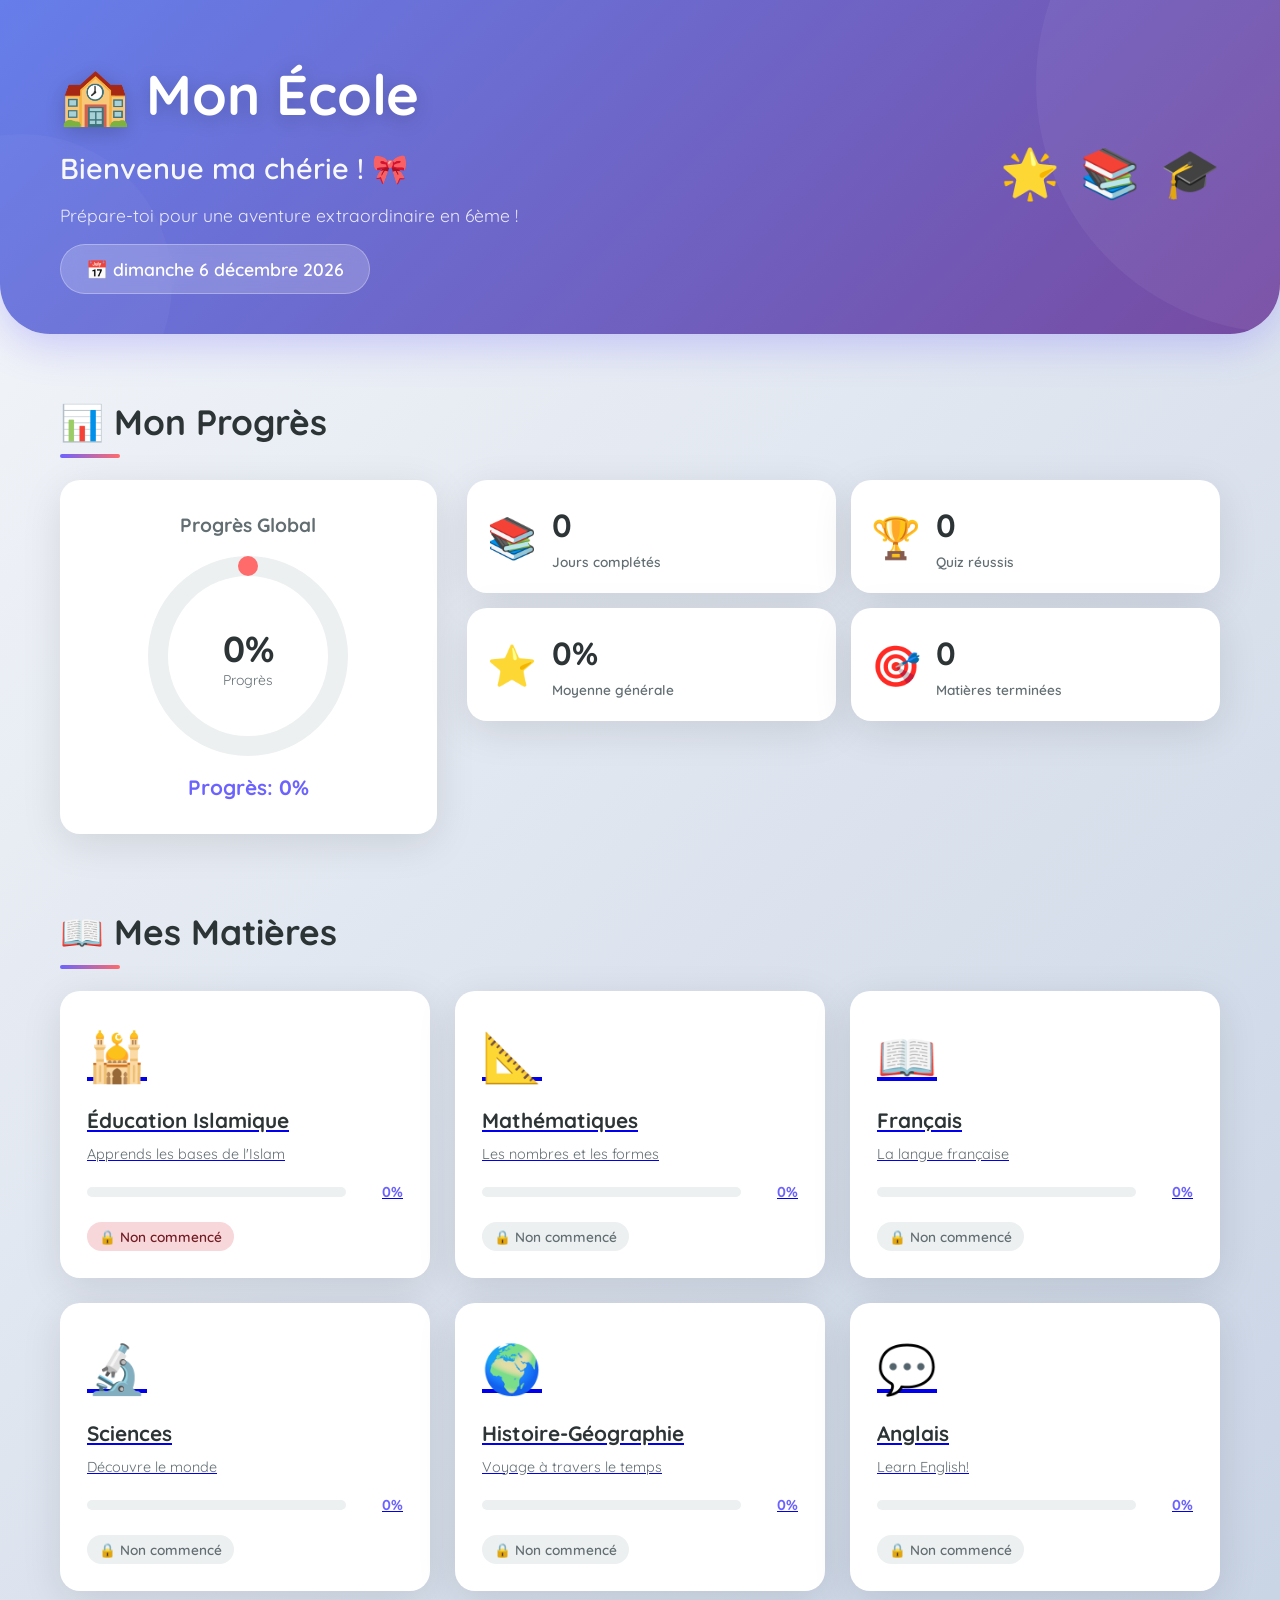
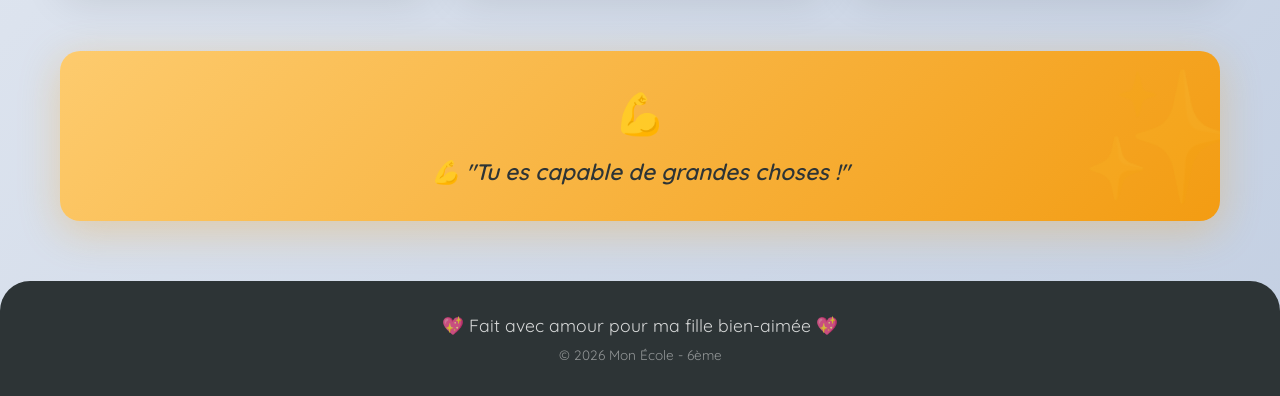
==== commit 5a568a28: "Update index.html" ====
--- a/index.html
+++ b/index.html
@@ -4,725 +4,18 @@
     <meta charset="UTF-8">
     <meta name="viewport" content="width=device-width, initial-scale=1.0">
     <title>🏫 Mon École - 6ème</title>
+    <link rel="stylesheet" href="css/style.css">
     <link href="https://fonts.googleapis.com/css2?family=Quicksand:wght@300;400;600;700&display=swap" rel="stylesheet">
-    <style>
-        /* ============================================ */
-        /* TOUS LES STYLES - PAGE D'ACCUEIL + ISLAM */
-        /* ============================================ */
-        * {
-            margin: 0;
-            padding: 0;
-            box-sizing: border-box;
-        }
-
-        :root {
-            --primary: #6C63FF;
-            --primary-light: #8B83FF;
-            --primary-dark: #5A52D5;
-            --secondary: #FF6B6B;
-            --accent: #FFD93D;
-            --success: #6BCB77;
-            --danger: #FF6B6B;
-            --card-shadow: 0 10px 40px rgba(0, 0, 0, 0.1);
-            --border-radius: 20px;
-            --transition: all 0.3s cubic-bezier(0.4, 0, 0.2, 1);
-        }
-
-        body {
-            font-family: 'Quicksand', sans-serif;
-            background: linear-gradient(135deg, #f5f7fa 0%, #c3cfe2 100%);
-            min-height: 100vh;
-            color: #2d3436;
-            line-height: 1.6;
-        }
-
-        .container {
-            max-width: 1200px;
-            margin: 0 auto;
-            padding: 0 20px;
-        }
-
-        /* ===== HEADER ===== */
-        .hero {
-            background: linear-gradient(135deg, #667eea 0%, #764ba2 100%);
-            padding: 50px 20px 40px;
-            border-bottom-left-radius: 50px;
-            border-bottom-right-radius: 50px;
-            position: relative;
-            overflow: hidden;
-            box-shadow: 0 10px 40px rgba(108, 99, 255, 0.3);
-        }
-
-        .hero::before {
-            content: '';
-            position: absolute;
-            top: -50%;
-            right: -20%;
-            width: 500px;
-            height: 500px;
-            background: rgba(255, 255, 255, 0.05);
-            border-radius: 50%;
-            animation: float 20s infinite;
-        }
-
-        .hero::after {
-            content: '';
-            position: absolute;
-            bottom: -30%;
-            left: -10%;
-            width: 300px;
-            height: 300px;
-            background: rgba(255, 255, 255, 0.03);
-            border-radius: 50%;
-            animation: float 15s infinite reverse;
-        }
-
-        @keyframes float {
-            0%, 100% { transform: translate(0, 0); }
-            50% { transform: translate(-30px, -30px); }
-        }
-
-        .hero-content {
-            position: relative;
-            z-index: 1;
-            display: flex;
-            justify-content: space-between;
-            align-items: center;
-            flex-wrap: wrap;
-        }
-
-        .hero-text h1 {
-            font-size: 3.5rem;
-            color: white;
-            font-weight: 700;
-            text-shadow: 0 4px 20px rgba(0, 0, 0, 0.2);
-            margin-bottom: 5px;
-        }
-
-        .hero-text .subtitle {
-            font-size: 1.8rem;
-            color: rgba(255, 255, 255, 0.95);
-            font-weight: 600;
-        }
-
-        .hero-text .description {
-            font-size: 1.1rem;
-            color: rgba(255, 255, 255, 0.85);
-            margin: 10px 0 15px;
-        }
-
-        .date-display {
-            display: inline-block;
-            background: rgba(255, 255, 255, 0.2);
-            backdrop-filter: blur(10px);
-            padding: 10px 25px;
-            border-radius: 50px;
-            color: white;
-            font-size: 1.1rem;
-            font-weight: 600;
-            border: 1px solid rgba(255, 255, 255, 0.3);
-        }
-
-        .hero-emoji {
-            display: flex;
-            gap: 20px;
-            font-size: 3rem;
-        }
-
-        .floating-emoji {
-            animation: floatEmoji 3s ease-in-out infinite;
-            display: inline-block;
-        }
-        .floating-emoji:nth-child(2) { animation-delay: 0.5s; }
-        .floating-emoji:nth-child(3) { animation-delay: 1s; }
-
-        @keyframes floatEmoji {
-            0%, 100% { transform: translateY(0) rotate(0deg); }
-            50% { transform: translateY(-15px) rotate(5deg); }
-        }
-
-        /* ===== SECTION TITLES ===== */
-        .section-title {
-            font-size: 2.2rem;
-            font-weight: 700;
-            color: #2d3436;
-            margin: 40px 0 30px;
-            position: relative;
-            display: inline-block;
-        }
-
-        .section-title::after {
-            content: '';
-            position: absolute;
-            bottom: -8px;
-            left: 0;
-            width: 60px;
-            height: 4px;
-            background: linear-gradient(90deg, var(--primary), var(--secondary));
-            border-radius: 2px;
-        }
-
-        /* ===== DASHBOARD ===== */
-        .dashboard {
-            padding: 20px 0;
-        }
-
-        .dashboard-grid {
-            display: grid;
-            grid-template-columns: 1fr 2fr;
-            gap: 30px;
-            align-items: start;
-        }
-
-        @media (max-width: 768px) {
-            .dashboard-grid {
-                grid-template-columns: 1fr;
-            }
-            .hero-text h1 { font-size: 2.5rem; }
-            .hero-text .subtitle { font-size: 1.3rem; }
-            .hero-emoji { font-size: 2rem; gap: 10px; }
-            .section-title { font-size: 1.8rem; }
-        }
-
-        .chart-card {
-            background: white;
-            border-radius: var(--border-radius);
-            padding: 30px;
-            box-shadow: var(--card-shadow);
-            text-align: center;
-        }
-
-        .chart-card h3 {
-            font-size: 1.2rem;
-            color: #636e72;
-            margin-bottom: 15px;
-        }
-
-        .chart-container {
-            display: flex;
-            justify-content: center;
-            align-items: center;
-            position: relative;
-        }
-
-        .chart-container canvas {
-            max-width: 100%;
-            height: auto;
-        }
-
-        .chart-label {
-            font-size: 1.3rem;
-            font-weight: 700;
-            color: var(--primary);
-            margin-top: 15px;
-        }
-
-        .stats-grid {
-            display: grid;
-            grid-template-columns: 1fr 1fr;
-            gap: 15px;
-        }
-
-        @media (max-width: 480px) {
-            .stats-grid { grid-template-columns: 1fr; }
-        }
-
-        .stat-card {
-            background: white;
-            border-radius: var(--border-radius);
-            padding: 20px;
-            box-shadow: var(--card-shadow);
-            display: flex;
-            align-items: center;
-            gap: 15px;
-            transition: var(--transition);
-        }
-
-        .stat-card:hover {
-            transform: translateY(-3px);
-            box-shadow: 0 15px 50px rgba(0, 0, 0, 0.15);
-        }
-
-        .stat-icon { font-size: 2.5rem; }
-        .stat-info { display: flex; flex-direction: column; }
-        .stat-number { font-size: 2rem; font-weight: 700; color: #2d3436; }
-        .stat-label { font-size: 0.85rem; color: #636e72; font-weight: 600; }
-
-        /* ===== SUBJECT CARDS ===== */
-        .subjects { padding: 10px 0 40px; }
-
-        .subject-grid {
-            display: grid;
-            grid-template-columns: repeat(auto-fill, minmax(280px, 1fr));
-            gap: 25px;
-        }
-
-        .subject-card {
-            background: white;
-            border-radius: var(--border-radius);
-            padding: 25px;
-            box-shadow: var(--card-shadow);
-            transition: var(--transition);
-            cursor: pointer;
-            position: relative;
-            overflow: hidden;
-            border: 2px solid transparent;
-        }
-
-        .subject-card:hover {
-            transform: translateY(-5px) scale(1.02);
-            box-shadow: 0 20px 60px rgba(108, 99, 255, 0.2);
-            border-color: var(--primary-light);
-        }
-
-        .subject-card:active { transform: scale(0.98); }
-
-        .subject-icon { font-size: 3rem; display: block; margin-bottom: 10px; }
-        .subject-card h3 { font-size: 1.3rem; color: #2d3436; margin-bottom: 5px; }
-        .subject-desc { font-size: 0.9rem; color: #636e72; margin-bottom: 15px; }
-
-        .gauge-container {
-            display: flex;
-            align-items: center;
-            gap: 12px;
-            margin: 10px 0;
-        }
-
-        .gauge-track {
-            flex: 1;
-            height: 10px;
-            background: #ecf0f1;
-            border-radius: 10px;
-            overflow: hidden;
-            position: relative;
-        }
-
-        .gauge-fill {
-            height: 100%;
-            border-radius: 10px;
-            background: linear-gradient(90deg, var(--primary-light), var(--primary));
-            transition: width 1s cubic-bezier(0.4, 0, 0.2, 1);
-            width: 0%;
-        }
-
-        .gauge-percent { font-size: 0.9rem; font-weight: 700; color: var(--primary); min-width: 45px; text-align: right; }
-
-        .subject-status {
-            display: inline-block;
-            font-size: 0.85rem;
-            font-weight: 600;
-            margin-top: 8px;
-            padding: 4px 12px;
-            border-radius: 20px;
-            background: #ecf0f1;
-            color: #636e72;
-        }
-
-        .subject-status.completed { background: #d4edda; color: #155724; }
-        .subject-status.in-progress { background: #cce5ff; color: #004085; }
-        .subject-status.locked { background: #f8d7da; color: #721c24; }
-
-        .subject-arrow {
-            position: absolute;
-            right: 20px;
-            bottom: 20px;
-            font-size: 1.5rem;
-            color: var(--primary-light);
-            opacity: 0;
-            transition: var(--transition);
-        }
-
-        .subject-card:hover .subject-arrow { opacity: 1; transform: translateX(5px); }
-
-        /* ===== MOTIVATION ===== */
-        .motivation { padding: 20px 0 40px; }
-
-        .motivation-card {
-            background: linear-gradient(135deg, #fdcb6e 0%, #f39c12 100%);
-            border-radius: var(--border-radius);
-            padding: 30px 40px;
-            text-align: center;
-            box-shadow: 0 10px 40px rgba(243, 156, 18, 0.3);
-            position: relative;
-            overflow: hidden;
-        }
-
-        .motivation-card::before {
-            content: '✨';
-            position: absolute;
-            top: -20px;
-            right: -20px;
-            font-size: 8rem;
-            opacity: 0.1;
-        }
-
-        .motivation-emoji { font-size: 2.5rem; display: block; margin-bottom: 10px; }
-        .motivation-card p { font-size: 1.4rem; font-weight: 600; color: #2d3436; font-style: italic; }
-        .motivation-author { display: block; margin-top: 10px; font-size: 1rem; font-weight: 600; color: #2d3436; opacity: 0.8; }
-
-        /* ===== FOOTER ===== */
-        footer {
-            background: #2d3436;
-            color: rgba(255, 255, 255, 0.8);
-            padding: 30px 20px;
-            text-align: center;
-            border-top-left-radius: 30px;
-            border-top-right-radius: 30px;
-            margin-top: 20px;
-        }
-
-        footer p { font-size: 1.1rem; }
-        footer .footer-small { font-size: 0.85rem; opacity: 0.6; margin-top: 5px; }
-
-        /* ===== SCROLLBAR ===== */
-        ::-webkit-scrollbar { width: 10px; }
-        ::-webkit-scrollbar-track { background: #f1f1f1; border-radius: 10px; }
-        ::-webkit-scrollbar-thumb { background: linear-gradient(135deg, var(--primary), var(--primary-dark)); border-radius: 10px; }
-        ::-webkit-scrollbar-thumb:hover { background: var(--primary-dark); }
-
-        /* ===== ANIMATIONS ===== */
-        @keyframes fadeInUp {
-            from { opacity: 0; transform: translateY(30px); }
-            to { opacity: 1; transform: translateY(0); }
-        }
-
-        .subject-card {
-            animation: fadeInUp 0.6s ease-out forwards;
-        }
-        .subject-card:nth-child(1) { animation-delay: 0.05s; }
-        .subject-card:nth-child(2) { animation-delay: 0.1s; }
-        .subject-card:nth-child(3) { animation-delay: 0.15s; }
-        .subject-card:nth-child(4) { animation-delay: 0.2s; }
-        .subject-card:nth-child(5) { animation-delay: 0.25s; }
-        .subject-card:nth-child(6) { animation-delay: 0.3s; }
-
-        /* ============================================ */
-        /* STYLES POUR LA PAGE ISLAM (intégrée) */
-        /* ============================================ */
-
-        .islam-section {
-            display: none;
-            padding: 20px 0;
-        }
-
-        .islam-section.active {
-            display: block;
-        }
-
-        .back-home-btn {
-            display: inline-block;
-            background: var(--primary);
-            color: white;
-            padding: 10px 25px;
-            border-radius: 15px;
-            text-decoration: none;
-            font-weight: 600;
-            transition: var(--transition);
-            border: none;
-            cursor: pointer;
-            font-family: 'Quicksand', sans-serif;
-            font-size: 1rem;
-            margin-bottom: 20px;
-        }
-
-        .back-home-btn:hover {
-            background: var(--primary-dark);
-            transform: translateX(-3px);
-        }
-
-        .islam-header {
-            background: linear-gradient(135deg, #6C63FF 0%, #5A52D5 100%);
-            padding: 30px 20px;
-            border-radius: 0 0 30px 30px;
-            color: white;
-            text-align: center;
-            margin-bottom: 30px;
-            box-shadow: 0 10px 40px rgba(108,99,255,0.3);
-        }
-
-        .islam-header h1 { font-size: 2.5rem; margin-bottom: 5px; }
-        .islam-header .subtitle { font-size: 1.1rem; opacity: 0.9; }
-        .islam-header .date-info {
-            background: rgba(255,255,255,0.2);
-            padding: 8px 20px;
-            border-radius: 20px;
-            display: inline-block;
-            margin-top: 10px;
-            font-weight: 600;
-        }
-
-        .lesson-container {
-            background: white;
-            border-radius: 20px;
-            padding: 30px;
-            box-shadow: 0 10px 40px rgba(0,0,0,0.08);
-            margin-bottom: 20px;
-            min-height: 300px;
-        }
-
-        .lesson-container .day-badge {
-            display: inline-block;
-            background: #6C63FF;
-            color: white;
-            padding: 5px 15px;
-            border-radius: 20px;
-            font-size: 0.85rem;
-            font-weight: 600;
-            margin-bottom: 15px;
-        }
-
-        .lesson-container .lesson-content h3 {
-            color: #6C63FF;
-            font-size: 1.5rem;
-            margin-bottom: 15px;
-        }
-
-        .lesson-container .lesson-content ul {
-            list-style: none;
-            padding: 0;
-        }
-
-        .lesson-container .lesson-content ul li {
-            padding: 10px 15px;
-            margin-bottom: 8px;
-            background: #f8f9fa;
-            border-radius: 12px;
-            border-left: 4px solid #6C63FF;
-        }
-
-        .lesson-container .lesson-content .lesson-tip {
-            background: #fff3cd;
-            padding: 15px 20px;
-            border-radius: 12px;
-            margin-top: 15px;
-            border-left: 4px solid #ffc107;
-        }
-
-        .lesson-container .lesson-content .arabic-text {
-            background: #f0f0f0;
-            padding: 20px;
-            border-radius: 12px;
-            text-align: center;
-            font-size: 1.4rem;
-            margin: 15px 0;
-            direction: rtl;
-            font-family: 'Arial', sans-serif;
-        }
-
-        .lesson-container .lesson-content .arabic-text em {
-            display: block;
-            font-size: 1rem;
-            direction: ltr;
-            color: #666;
-            margin-top: 5px;
-        }
-
-        .navigation-buttons {
-            display: flex;
-            justify-content: space-between;
-            gap: 15px;
-            margin: 20px 0;
-            flex-wrap: wrap;
-        }
-
-        .navigation-buttons button {
-            padding: 12px 30px;
-            border: none;
-            border-radius: 15px;
-            font-size: 1rem;
-            font-weight: 600;
-            cursor: pointer;
-            transition: all 0.3s;
-            font-family: 'Quicksand', sans-serif;
-            flex: 1;
-            min-width: 120px;
-        }
-
-        .btn-prev { background: #ecf0f1; color: #2d3436; }
-        .btn-prev:hover:not(:disabled) { background: #d5d8da; transform: translateX(-3px); }
-        .btn-next { background: #6C63FF; color: white; }
-        .btn-next:hover:not(:disabled) { background: #5A52D5; transform: translateX(3px); box-shadow: 0 5px 20px rgba(108,99,255,0.3); }
-        .btn-next:disabled, .btn-prev:disabled { opacity: 0.5; cursor: not-allowed; transform: none !important; }
-
-        .quiz-container {
-            background: white;
-            border-radius: 20px;
-            padding: 30px;
-            box-shadow: 0 10px 40px rgba(0,0,0,0.08);
-            margin-top: 20px;
-            display: none;
-        }
-
-        .quiz-container.active { display: block; animation: fadeInUp 0.5s ease-out; }
-        .quiz-container h3 { color: #6C63FF; font-size: 1.5rem; margin-bottom: 20px; }
-
-        .question {
-            margin-bottom: 25px;
-            padding: 20px;
-            background: #f8f9fa;
-            border-radius: 12px;
-        }
-
-        .question p { font-weight: 600; margin-bottom: 10px; font-size: 1.05rem; }
-        .options { display: flex; flex-direction: column; gap: 8px; }
-        .options label {
-            display: flex;
-            align-items: center;
-            gap: 12px;
-            padding: 10px 15px;
-            background: white;
-            border-radius: 10px;
-            cursor: pointer;
-            transition: all 0.2s;
-            border: 2px solid transparent;
-        }
-
-        .options label:hover { border-color: #8B83FF; background: #f0edff; }
-        .options input[type="radio"] { width: 18px; height: 18px; accent-color: #6C63FF; }
-
-        .btn-submit {
-            background: #6BCB77;
-            color: white;
-            padding: 12px 40px;
-            border: none;
-            border-radius: 15px;
-            font-size: 1.1rem;
-            font-weight: 700;
-            cursor: pointer;
-            transition: all 0.3s;
-            font-family: 'Quicksand', sans-serif;
-        }
-
-        .btn-submit:hover { transform: scale(1.03); box-shadow: 0 5px 20px rgba(107,203,119,0.3); }
-
-        .quiz-result {
-            padding: 20px;
-            border-radius: 12px;
-            margin-top: 20px;
-            text-align: center;
-            font-weight: 700;
-            font-size: 1.2rem;
-            display: none;
-        }
-
-        .quiz-result.success { display: block; background: #d4edda; color: #155724; border: 2px solid #6BCB77; }
-        .quiz-result.fail { display: block; background: #f8d7da; color: #721c24; border: 2px solid #FF6B6B; }
-
-        .progress-bar-container {
-            background: #ecf0f1;
-            border-radius: 15px;
-            height: 12px;
-            margin: 20px 0;
-            overflow: hidden;
-        }
-
-        .progress-bar-fill {
-            height: 100%;
-            border-radius: 15px;
-            background: linear-gradient(90deg, #8B83FF, #6C63FF);
-            transition: width 0.8s cubic-bezier(0.4, 0, 0.2, 1);
-            width: 0%;
-        }
-
-        .week-progress {
-            display: flex;
-            justify-content: space-between;
-            gap: 8px;
-            margin: 20px 0;
-        }
-
-        .week-day {
-            flex: 1;
-            text-align: center;
-            padding: 8px 4px;
-            border-radius: 10px;
-            font-size: 0.75rem;
-            font-weight: 600;
-            background: #ecf0f1;
-            color: #999;
-            transition: all 0.3s;
-        }
-
-        .week-day.completed { background: #d4edda; color: #155724; }
-        .week-day.current { background: #6C63FF; color: white; }
-        .week-day.locked { background: #f8d7da; color: #721c24; }
-
-        .message-box {
-            text-align: center;
-            padding: 30px;
-            background: #f8f9fa;
-            border-radius: 15px;
-            margin: 20px 0;
-        }
-
-        .message-box .big-emoji { font-size: 4rem; }
-        .message-box h3 { font-size: 1.5rem; color: #6C63FF; margin: 15px 0; }
-        .message-box p { color: #636e72; font-size: 1.1rem; }
-
-        @media (max-width: 768px) {
-            .islam-header h1 { font-size: 2rem; }
-            .navigation-buttons button { padding: 10px 20px; font-size: 0.9rem; }
-            .lesson-container { padding: 20px; }
-            .quiz-container { padding: 20px; }
-            .week-day { font-size: 0.6rem; padding: 5px 2px; }
-        }
-
-        /* ===== BOUTON RETOUR ===== */
-        .btn-show-home {
-            display: inline-block;
-            background: #2d3436;
-            color: white;
-            padding: 10px 25px;
-            border-radius: 15px;
-            text-decoration: none;
-            font-weight: 600;
-            transition: var(--transition);
-            border: none;
-            cursor: pointer;
-            font-family: 'Quicksand', sans-serif;
-            font-size: 1rem;
-            margin-bottom: 20px;
-        }
-
-        .btn-show-home:hover {
-            background: #1a1a1a;
-            transform: translateX(-3px);
-        }
-
-        /* Cache la page Islam par défaut */
-        #pageIslam {
-            display: none;
-        }
-
-        #pageIslam.active {
-            display: block;
-        }
-
-        #pageAccueil {
-            display: block;
-        }
-
-        #pageAccueil.hidden {
-            display: none;
-        }
-    </style>
 </head>
 <body>
-
-    <!-- ============================================ -->
-    <!-- PAGE D'ACCUEIL -->
-    <!-- ============================================ -->
-    <div id="pageAccueil">
-
-        <header class="hero">
+    <header class="hero">
+        <div class="container">
             <div class="hero-content">
                 <div class="hero-text">
                     <h1>🏫 Mon École</h1>
                     <p class="subtitle">Bienvenue ma chérie ! 🎀</p>
                     <p class="description">Prépare-toi pour une aventure extraordinaire en 6ème !</p>
-                    <div class="date-display" id="today-date">
-                        📅 <span id="date-text">Chargement...</span>
-                    </div>
+                    <div class="date-display">📅 <span id="date-text">Chargement...</span></div>
                 </div>
                 <div class="hero-emoji">
                     <span class="floating-emoji">🌟</span>
@@ -730,876 +23,60 @@
                     <span class="floating-emoji">🎓</span>
                 </div>
             </div>
-        </header>
+        </div>
+    </header>
 
-        <section class="dashboard">
-            <div class="container">
-                <h2 class="section-title">📊 Mon Progrès</h2>
-
-                <div class="dashboard-grid">
-                    <div class="chart-card">
-                        <h3>Progrès Global</h3>
-                        <div class="chart-container">
-                            <canvas id="progressChart" width="200" height="200"></canvas>
-                        </div>
-                        <p class="chart-label">Progrès: <span id="globalProgress">0%</span></p>
+    <section class="dashboard">
+        <div class="container">
+            <h2 class="section-title">📊 Mon Progrès</h2>
+            <div class="dashboard-grid">
+                <div class="chart-card">
+                    <h3>Progrès Global</h3>
+                    <div class="chart-container">
+                        <canvas id="progressChart" width="200" height="200"></canvas>
                     </div>
-
-                    <div class="stats-grid">
-                        <div class="stat-card">
-                            <span class="stat-icon">📚</span>
-                            <div class="stat-info">
-                                <span class="stat-number" id="totalDays">0</span>
-                                <span class="stat-label">Jours complétés</span>
-                            </div>
-                        </div>
-                        <div class="stat-card">
-                            <span class="stat-icon">🏆</span>
-                            <div class="stat-info">
-                                <span class="stat-number" id="passedQuizzes">0</span>
-                                <span class="stat-label">Quiz réussis</span>
-                            </div>
-                        </div>
-                        <div class="stat-card">
-                            <span class="stat-icon">⭐</span>
-                            <div class="stat-info">
-                                <span class="stat-number" id="avgScore">0%</span>
-                                <span class="stat-label">Moyenne générale</span>
-                            </div>
-                        </div>
-                        <div class="stat-card">
-                            <span class="stat-icon">🎯</span>
-                            <div class="stat-info">
-                                <span class="stat-number" id="subjectsCompleted">0</span>
-                                <span class="stat-label">Matières terminées</span>
-                            </div>
-                        </div>
-                    </div>
+                    <p class="chart-label">Progrès: <span id="globalProgress">0%</span></p>
+                </div>
+                <div class="stats-grid">
+                    <div class="stat-card"><span class="stat-icon">📚</span><div class="stat-info"><span class="stat-number" id="totalDays">0</span><span class="stat-label">Jours complétés</span></div></div>
+                    <div class="stat-card"><span class="stat-icon">🏆</span><div class="stat-info"><span class="stat-number" id="passedQuizzes">0</span><span class="stat-label">Quiz réussis</span></div></div>
+                    <div class="stat-card"><span class="stat-icon">⭐</span><div class="stat-info"><span class="stat-number" id="avgScore">0%</span><span class="stat-label">Moyenne générale</span></div></div>
+                    <div class="stat-card"><span class="stat-icon">🎯</span><div class="stat-info"><span class="stat-number" id="subjectsCompleted">0</span><span class="stat-label">Matières terminées</span></div></div>
                 </div>
             </div>
-        </section>
+        </div>
+    </section>
 
-        <section class="subjects">
-            <div class="container">
-                <h2 class="section-title">📖 Mes Matières</h2>
+    <section class="subjects">
+        <div class="container">
+            <h2 class="section-title">📖 Mes Matières</h2>
+            <div class="subject-grid">
+                <a href="islam.html" class="subject-card"><div class="subject-icon">🕌</div><h3>Éducation Islamique</h3><p class="subject-desc">Apprends les bases de l'Islam</p><div class="gauge-container"><div class="gauge-track"><div class="gauge-fill" id="gauge-islam"></div></div><span class="gauge-percent" id="percent-islam">0%</span></div><span class="subject-status" id="status-islam">🔒 Non commencé</span><span class="subject-arrow">→</span></a>
+                <a href="maths.html" class="subject-card"><div class="subject-icon">📐</div><h3>Mathématiques</h3><p class="subject-desc">Les nombres et les formes</p><div class="gauge-container"><div class="gauge-track"><div class="gauge-fill" id="gauge-maths"></div></div><span class="gauge-percent" id="percent-maths">0%</span></div><span class="subject-status" id="status-maths">🔒 Non commencé</span><span class="subject-arrow">→</span></a>
+                <a href="francais.html" class="subject-card"><div class="subject-icon">📖</div><h3>Français</h3><p class="subject-desc">La langue française</p><div class="gauge-container"><div class="gauge-track"><div class="gauge-fill" id="gauge-francais"></div></div><span class="gauge-percent" id="percent-francais">0%</span></div><span class="subject-status" id="status-francais">🔒 Non commencé</span><span class="subject-arrow">→</span></a>
+                <a href="sciences.html" class="subject-card"><div class="subject-icon">🔬</div><h3>Sciences</h3><p class="subject-desc">Découvre le monde</p><div class="gauge-container"><div class="gauge-track"><div class="gauge-fill" id="gauge-sciences"></div></div><span class="gauge-percent" id="percent-sciences">0%</span></div><span class="subject-status" id="status-sciences">🔒 Non commencé</span><span class="subject-arrow">→</span></a>
+                <a href="histoire.html" class="subject-card"><div class="subject-icon">🌍</div><h3>Histoire-Géographie</h3><p class="subject-desc">Voyage à travers le temps</p><div class="gauge-container"><div class="gauge-track"><div class="gauge-fill" id="gauge-histoire"></div></div><span class="gauge-percent" id="percent-histoire">0%</span></div><span class="subject-status" id="status-histoire">🔒 Non commencé</span><span class="subject-arrow">→</span></a>
+                <a href="anglais.html" class="subject-card"><div class="subject-icon">💬</div><h3>Anglais</h3><p class="subject-desc">Learn English!</p><div class="gauge-container"><div class="gauge-track"><div class="gauge-fill" id="gauge-anglais"></div></div><span class="gauge-percent" id="percent-anglais">0%</span></div><span class="subject-status" id="status-anglais">🔒 Non commencé</span><span class="subject-arrow">→</span></a>
+            </div>
+        </div>
+    </section>
 
-                <div class="subject-grid">
-                    <!-- Islam -->
-                    <div class="subject-card" onclick="showIslam()">
-                        <div class="subject-icon">🕌</div>
-                        <h3>Éducation Islamique</h3>
-                        <p class="subject-desc">Apprends les bases de l'Islam</p>
-                        <div class="gauge-container">
-                            <div class="gauge-track">
-                                <div class="gauge-fill" id="gauge-islam" style="width: 0%"></div>
-                            </div>
-                            <span class="gauge-percent" id="percent-islam">0%</span>
-                        </div>
-                        <span class="subject-status" id="status-islam">🔒 Non commencé</span>
-                        <span class="subject-arrow">→</span>
-                    </div>
+    <section class="motivation">
+        <div class="container">
+            <div class="motivation-card">
+                <span class="motivation-emoji">💪</span>
+                <p id="daily-message">"Chaque jour est une nouvelle opportunité d'apprendre !"</p>
+            </div>
+        </div>
+    </section>
 
-                    <!-- Maths -->
-                    <div class="subject-card" onclick="alert('📐 Page en construction !')">
-                        <div class="subject-icon">📐</div>
-                        <h3>Mathématiques</h3>
-                        <p class="subject-desc">Les nombres et les formes</p>
-                        <div class="gauge-container">
-                            <div class="gauge-track">
-                                <div class="gauge-fill" id="gauge-maths" style="width: 0%"></div>
-                            </div>
-                            <span class="gauge-percent" id="percent-maths">0%</span>
-                        </div>
-                        <span class="subject-status" id="status-maths">🔒 Non commencé</span>
-                        <span class="subject-arrow">→</span>
-                    </div>
+    <footer>
+        <div class="container">
+            <p>💖 Fait avec amour pour ma fille bien-aimée 💖</p>
+            <p class="footer-small">© 2026 Mon École - 6ème</p>
+        </div>
+    </footer>
 
-                    <!-- Français -->
-                    <div class="subject-card" onclick="alert('📖 Page en construction !')">
-                        <div class="subject-icon">📖</div>
-                        <h3>Français</h3>
-                        <p class="subject-desc">La langue française</p>
-                        <div class="gauge-container">
-                            <div class="gauge-track">
-                                <div class="gauge-fill" id="gauge-francais" style="width: 0%"></div>
-                            </div>
-                            <span class="gauge-percent" id="percent-francais">0%</span>
-                        </div>
-                        <span class="subject-status" id="status-francais">🔒 Non commencé</span>
-                        <span class="subject-arrow">→</span>
-                    </div>
-
-                    <!-- Sciences -->
-                    <div class="subject-card" onclick="alert('🔬 Page en construction !')">
-                        <div class="subject-icon">🔬</div>
-                        <h3>Sciences</h3>
-                        <p class="subject-desc">Découvre le monde</p>
-                        <div class="gauge-container">
-                            <div class="gauge-track">
-                                <div class="gauge-fill" id="gauge-sciences" style="width: 0%"></div>
-                            </div>
-                            <span class="gauge-percent" id="percent-sciences">0%</span>
-                        </div>
-                        <span class="subject-status" id="status-sciences">🔒 Non commencé</span>
-                        <span class="subject-arrow">→</span>
-                    </div>
-
-                    <!-- Histoire -->
-                    <div class="subject-card" onclick="alert('🌍 Page en construction !')">
-                        <div class="subject-icon">🌍</div>
-                        <h3>Histoire-Géographie</h3>
-                        <p class="subject-desc">Voyage à travers le temps</p>
-                        <div class="gauge-container">
-                            <div class="gauge-track">
-                                <div class="gauge-fill" id="gauge-histoire" style="width: 0%"></div>
-                            </div>
-                            <span class="gauge-percent" id="percent-histoire">0%</span>
-                        </div>
-                        <span class="subject-status" id="status-histoire">🔒 Non commencé</span>
-                        <span class="subject-arrow">→</span>
-                    </div>
-
-                    <!-- Anglais -->
-                    <div class="subject-card" onclick="alert('💬 Page en construction !')">
-                        <div class="subject-icon">💬</div>
-                        <h3>Anglais</h3>
-                        <p class="subject-desc">Learn English!</p>
-                        <div class="gauge-container">
-                            <div class="gauge-track">
-                                <div class="gauge-fill" id="gauge-anglais" style="width: 0%"></div>
-                            </div>
-                            <span class="gauge-percent" id="percent-anglais">0%</span>
-                        </div>
-                        <span class="subject-status" id="status-anglais">🔒 Non commencé</span>
-                        <span class="subject-arrow">→</span>
-                    </div>
-                </div>
-            </div>
-        </section>
-
-        <section class="motivation">
-            <div class="container">
-                <div class="motivation-card">
-                    <span class="motivation-emoji">💪</span>
-                    <p id="daily-message">"Chaque jour est une nouvelle opportunité d'apprendre !"</p>
-                    <span class="motivation-author">- 🌟</span>
-                </div>
-            </div>
-        </section>
-
-        <footer>
-            <div class="container">
-                <p>💖 Fait avec amour pour ma fille bien-aimée 💖</p>
-                <p class="footer-small">© 2026 Mon École - 6ème</p>
-            </div>
-        </footer>
-
-    </div>
-
-    <!-- ============================================ -->
-    <!-- PAGE ISLAM (intégrée) -->
-    <!-- ============================================ -->
-    <div id="pageIslam">
-
-        <div class="container" style="padding-top: 20px;">
-            <button class="btn-show-home" onclick="showHome()">🏠 Retour à l'accueil</button>
-        </div>
-
-        <header class="islam-header">
-            <div class="container">
-                <h1>🕌 Éducation Islamique</h1>
-                <p class="subtitle">Apprends les bases de l'Islam avec amour et bienveillance 💖</p>
-                <div class="date-info" id="islam-date">📅 Chargement...</div>
-            </div>
-        </header>
-
-        <div class="container">
-
-            <div class="progress-bar-container">
-                <div class="progress-bar-fill" id="subjectProgress" style="width: 0%;"></div>
-            </div>
-
-            <div class="week-progress" id="weekProgress"></div>
-
-            <div id="lessonContainer" class="lesson-container">
-                <div class="message-box">
-                    <div class="big-emoji">⏳</div>
-                    <h3>Chargement...</h3>
-                    <p>Veuillez patienter un instant.</p>
-                </div>
-            </div>
-
-            <div class="navigation-buttons">
-                <button class="btn-prev" id="prevDay" disabled>← Jour précédent</button>
-                <button class="btn-next" id="nextDay">Prochain jour →</button>
-            </div>
-
-            <div id="quizContainer" class="quiz-container"></div>
-
-        </div>
-
-        <footer>
-            <div class="container">
-                <p>💖 Fait avec amour pour ma fille bien-aimée 💖</p>
-                <p class="footer-small">🕌 Éducation Islamique - 6ème</p>
-            </div>
-        </footer>
-
-    </div>
-
-    <!-- ============================================ -->
-    <!-- JAVASCRIPT COMPLET (Page Accueil + Islam) -->
-    <!-- ============================================ -->
-    <script>
-        // ============================================ //
-        // 1. DONNÉES DE L'ISLAM (7 JOURS COMPLETS) //
-        // ============================================ //
-
-        const SUBJECT_DATA = {
-            name: 'Éducation Islamique',
-            icon: '🕌',
-            color: '#6C63FF',
-            startDate: '2026-07-14',
-            days: {
-                1: {
-                    title: 'Jour 1: Les 5 Piliers de l\'Islam',
-                    content: `
-                        <div class="lesson-content">
-                            <h3>📖 Les 5 Piliers de l'Islam</h3>
-                            <p>L'Islam repose sur 5 piliers essentiels qui guident la vie de chaque musulman :</p>
-                            <ul>
-                                <li><strong>1. La Shahada</strong> - La profession de foi</li>
-                                <li><strong>2. La Salat</strong> - Les 5 prières quotidiennes</li>
-                                <li><strong>3. La Zakat</strong> - L'aumône obligatoire (2.5%)</li>
-                                <li><strong>4. Le Sawm</strong> - Le jeûne du mois de Ramadan</li>
-                                <li><strong>5. Le Hajj</strong> - Le pèlerinage à La Mecque</li>
-                            </ul>
-                            <div class="lesson-tip">💡 Les piliers sont comme les fondations d'une maison !</div>
-                        </div>
-                    `,
-                    quiz: {
-                        questions: [
-                            { question: "Combien y a-t-il de piliers en Islam ?", options: ["3", "4", "5", "6"], correct: 2 },
-                            { question: "Que signifie la Shahada ?", options: ["La prière", "La profession de foi", "Le jeûne", "Le pèlerinage"], correct: 1 },
-                            { question: "Combien de prières quotidiennes y a-t-il ?", options: ["3", "4", "5", "6"], correct: 2 },
-                            { question: "Qu'est-ce que la Zakat ?", options: ["Le jeûne", "L'aumône obligatoire", "Le pèlerinage", "La prière"], correct: 1 },
-                            { question: "Pendant quel mois jeûne-t-on ?", options: ["Muharram", "Ramadan", "Dhu al-Hijjah", "Rabi' al-Awwal"], correct: 1 }
-                        ]
-                    }
-                },
-                2: {
-                    title: 'Jour 2: La Shahada',
-                    content: `
-                        <div class="lesson-content">
-                            <h3>📖 La Shahada - La Profession de Foi</h3>
-                            <p>La Shahada est la porte d'entrée de l'Islam.</p>
-                            <div class="arabic-text">
-                                <p>أشهد أن لا إله إلا الله وأشهد أن محمداً رسول الله</p>
-                                <p><em>"Ash-hadu an la ilaha illa Allah, wa ash-hadu anna Muhammadan rasulu Allah"</em></p>
-                            </div>
-                            <p><strong>Signification :</strong></p>
-                            <ul>
-                                <li>🔹 "La ilaha illa Allah" : Il n'y a de dieu qu'Allah</li>
-                                <li>🔹 "Muhammadan rasulu Allah" : Muhammad est le messager d'Allah</li>
-                            </ul>
-                            <div class="lesson-tip">💡 Pour être musulman, il suffit de prononcer la Shahada avec sincérité !</div>
-                        </div>
-                    `,
-                    quiz: {
-                        questions: [
-                            { question: "Que signifie 'La ilaha illa Allah' ?", options: ["Dieu est grand", "Il n'y a de dieu qu'Allah", "Muhammad est le messager", "Allah est le seul"], correct: 1 },
-                            { question: "Qui est le dernier prophète de l'Islam ?", options: ["Ibrahim", "Musa", "Muhammad", "Isa"], correct: 2 },
-                            { question: "Qu'est-ce que la Shahada ?", options: ["La prière", "La profession de foi", "Le jeûne", "Le pèlerinage"], correct: 1 },
-                            { question: "La Shahada est-elle importante ?", options: ["Non", "Oui, c'est le premier pilier", "Seulement pour les adultes", "Pas vraiment"], correct: 1 },
-                            { question: "Que signifie 'Muhammadan rasulu Allah' ?", options: ["Muhammad est aimé", "Muhammad est le messager", "Muhammad est le fils", "Muhammad est un prophète"], correct: 1 }
-                        ]
-                    }
-                },
-                3: {
-                    title: 'Jour 3: La Salat - La Prière',
-                    content: `
-                        <div class="lesson-content">
-                            <h3>🕌 La Salat - Les 5 Prières</h3>
-                            <p>La Salat est le deuxième pilier de l'Islam.</p>
-                            <ul>
-                                <li>🌅 <strong>Fajr</strong> - Avant le lever du soleil</li>
-                                <li>☀️ <strong>Dhuhr</strong> - Après le midi</li>
-                                <li>🌤️ <strong>Asr</strong> - L'après-midi</li>
-                                <li>🌅 <strong>Maghrib</strong> - Après le coucher du soleil</li>
-                                <li>🌙 <strong>Isha</strong> - La nuit</li>
-                            </ul>
-                            <div class="lesson-tip">💡 La prière est un moment de connexion avec Allah !</div>
-                        </div>
-                    `,
-                    quiz: {
-                        questions: [
-                            { question: "Combien de prières quotidiennes ?", options: ["3", "4", "5", "7"], correct: 2 },
-                            { question: "Quelle prière est faite avant le lever du soleil ?", options: ["Dhuhr", "Fajr", "Asr", "Maghrib"], correct: 1 },
-                            { question: "La Salat est le combien de pilier ?", options: ["1er", "2ème", "3ème", "4ème"], correct: 1 },
-                            { question: "Quelle prière est faite la nuit ?", options: ["Fajr", "Dhuhr", "Maghrib", "Isha"], correct: 3 },
-                            { question: "Combien de rak'ahs a Maghrib ?", options: ["2", "3", "4", "5"], correct: 1 }
-                        ]
-                    }
-                },
-                4: {
-                    title: 'Jour 4: La Zakat',
-                    content: `
-                        <div class="lesson-content">
-                            <h3>💰 La Zakat - L'Aumône</h3>
-                            <p>La Zakat est le troisième pilier de l'Islam.</p>
-                            <ul>
-                                <li>🔹 On donne <strong>2.5%</strong> de son épargne</li>
-                                <li>🔹 La Zakat purifie l'argent</li>
-                                <li>🔹 Elle est donnée aux pauvres et dans le besoin</li>
-                            </ul>
-                            <div class="lesson-tip">💡 La Zakat enseigne le partage et la solidarité !</div>
-                        </div>
-                    `,
-                    quiz: {
-                        questions: [
-                            { question: "Quel pourcentage donne-t-on en Zakat ?", options: ["1%", "2.5%", "5%", "10%"], correct: 1 },
-                            { question: "La Zakat est le combien de pilier ?", options: ["1er", "2ème", "3ème", "4ème"], correct: 2 },
-                            { question: "À qui donne-t-on la Zakat ?", options: ["Aux riches", "Aux pauvres", "Aux non-musulmans", "À personne"], correct: 1 },
-                            { question: "Quelle est la fréquence de la Zakat ?", options: ["Chaque mois", "Chaque année", "Une fois dans la vie", "Chaque jour"], correct: 1 },
-                            { question: "La Zakat purifie-t-elle l'argent ?", options: ["Oui", "Non", "Parfois", "Seulement pour les riches"], correct: 0 }
-                        ]
-                    }
-                },
-                5: {
-                    title: 'Jour 5: Le Sawm - Le Jeûne',
-                    content: `
-                        <div class="lesson-content">
-                            <h3>🌙 Le Sawm - Le Jeûne du Ramadan</h3>
-                            <p>Le Sawm est le quatrième pilier de l'Islam.</p>
-                            <ul>
-                                <li>🔹 On jeûne <strong>de l'aube au coucher du soleil</strong></li>
-                                <li>🔹 On ne mange pas et on ne boit pas</li>
-                                <li>🔹 Le Ramadan est le 9ème mois du calendrier islamique</li>
-                            </ul>
-                            <div class="lesson-tip">💡 Le jeûne enseigne la patience et la discipline !</div>
-                        </div>
-                    `,
-                    quiz: {
-                        questions: [
-                            { question: "Pendant combien de temps jeûne-t-on ?", options: ["Du lever au coucher du soleil", "Du midi au soir", "24 heures", "Du matin au midi"], correct: 0 },
-                            { question: "Le Ramadan est quel mois ?", options: ["7ème", "8ème", "9ème", "10ème"], correct: 2 },
-                            { question: "Le Sawm est le combien de pilier ?", options: ["2ème", "3ème", "4ème", "5ème"], correct: 2 },
-                            { question: "Qu'apprend-on par le jeûne ?", options: ["La patience", "La paresse", "La colère", "La tristesse"], correct: 0 },
-                            { question: "Les enfants doivent-ils jeûner dès leur plus jeune âge ?", options: ["Oui, tout de suite", "Non, progressivement", "Non, jamais", "Seulement les garçons"], correct: 1 }
-                        ]
-                    }
-                },
-                6: {
-                    title: 'Jour 6: Le Hajj - Le Pèlerinage',
-                    content: `
-                        <div class="lesson-content">
-                            <h3>🕋 Le Hajj - Le Pèlerinage</h3>
-                            <p>Le Hajj est le cinquième pilier de l'Islam.</p>
-                            <ul>
-                                <li>🔹 Il a lieu pendant Dhu al-Hijjah</li>
-                                <li>🔹 Les pèlerins portent un vêtement blanc (Ihram)</li>
-                                <li>🔹 Ils font le tour de la Kaaba 7 fois</li>
-                            </ul>
-                            <div class="lesson-tip">💡 Le Hajj rassemble des millions de musulmans !</div>
-                        </div>
-                    `,
-                    quiz: {
-                        questions: [
-                            { question: "Le Hajj est le combien de pilier ?", options: ["3ème", "4ème", "5ème", "6ème"], correct: 2 },
-                            { question: "Où se trouve La Mecque ?", options: ["Arabie Saoudite", "Égypte", "Maroc", "Turquie"], correct: 0 },
-                            { question: "Combien de fois les pèlerins font-ils le tour de la Kaaba ?", options: ["3", "5", "7", "10"], correct: 2 },
-                            { question: "Quel vêtement portent les pèlerins ?", options: ["Coloré", "Blanc (Ihram)", "Costume", "Uniforme"], correct: 1 },
-                            { question: "Le Hajj doit être fait combien de fois ?", options: ["Chaque année", "Au moins une fois", "Jamais", "10 fois"], correct: 1 }
-                        ]
-                    }
-                },
-                7: {
-                    title: 'Jour 7: Quiz Hebdomadaire',
-                    content: `
-                        <div class="lesson-content">
-                            <h3>📚 Révision de la Semaine</h3>
-                            <p>Félicitations ! Voici un résumé de ce que tu as appris :</p>
-                            <ul>
-                                <li>📖 <strong>Jour 1</strong> : Les 5 Piliers de l'Islam</li>
-                                <li>📖 <strong>Jour 2</strong> : La Shahada</li>
-                                <li>🕌 <strong>Jour 3</strong> : La Salat</li>
-                                <li>💰 <strong>Jour 4</strong> : La Zakat</li>
-                                <li>🌙 <strong>Jour 5</strong> : Le Sawm</li>
-                                <li>🕋 <strong>Jour 6</strong> : Le Hajj</li>
-                            </ul>
-                            <div class="lesson-tip">🌟 20 questions t'attendent ! 65% pour réussir.</div>
-                        </div>
-                    `,
-                    quiz: {
-                        questions: [
-                            { question: "Combien y a-t-il de piliers en Islam ?", options: ["3", "4", "5", "6"], correct: 2 },
-                            { question: "Qu'est-ce que la Shahada ?", options: ["La prière", "La profession de foi", "Le jeûne", "Le pèlerinage"], correct: 1 },
-                            { question: "Combien de prières quotidiennes ?", options: ["3", "4", "5", "6"], correct: 2 },
-                            { question: "Quel pourcentage donne-t-on en Zakat ?", options: ["1%", "2.5%", "5%", "10%"], correct: 1 },
-                            { question: "Pendant quel mois jeûne-t-on ?", options: ["Muharram", "Ramadan", "Dhu al-Hijjah", "Rabi' al-Awwal"], correct: 1 },
-                            { question: "Où se trouve La Mecque ?", options: ["Arabie Saoudite", "Égypte", "Maroc", "Turquie"], correct: 0 },
-                            { question: "Le Sawm est le combien de pilier ?", options: ["2ème", "3ème", "4ème", "5ème"], correct: 2 },
-                            { question: "La Salat est le combien de pilier ?", options: ["1er", "2ème", "3ème", "4ème"], correct: 1 },
-                            { question: "Quelle prière est faite avant le lever du soleil ?", options: ["Dhuhr", "Fajr", "Asr", "Maghrib"], correct: 1 },
-                            { question: "Le Hajj est le combien de pilier ?", options: ["3ème", "4ème", "5ème", "6ème"], correct: 2 },
-                            { question: "Qu'apprend-on par le jeûne ?", options: ["La patience", "La paresse", "La colère", "La tristesse"], correct: 0 },
-                            { question: "À qui donne-t-on la Zakat ?", options: ["Aux riches", "Aux pauvres", "Aux non-musulmans", "À personne"], correct: 1 },
-                            { question: "Que signifie 'La ilaha illa Allah' ?", options: ["Dieu est grand", "Il n'y a de dieu qu'Allah", "Muhammad est le messager", "Allah est le seul"], correct: 1 },
-                            { question: "Quel vêtement portent les pèlerins ?", options: ["Coloré", "Blanc (Ihram)", "Costume", "Uniforme"], correct: 1 },
-                            { question: "Le Ramadan est quel mois ?", options: ["7ème", "8ème", "9ème", "10ème"], correct: 2 },
-                            { question: "Qui est le dernier prophète ?", options: ["Ibrahim", "Musa", "Muhammad", "Isa"], correct: 2 },
-                            { question: "La Zakat est le combien de pilier ?", options: ["1er", "2ème", "3ème", "4ème"], correct: 2 },
-                            { question: "Combien de rak'ahs a Maghrib ?", options: ["2", "3", "4", "5"], correct: 1 },
-                            { question: "Que signifie 'Muhammadan rasulu Allah' ?", options: ["Muhammad est aimé", "Muhammad est le messager", "Muhammad est le fils", "Muhammad est un prophète"], correct: 1 },
-                            { question: "Les 5 piliers sont-ils importants ?", options: ["Oui", "Non", "Parfois", "Seulement pour les hommes"], correct: 0 }
-                        ]
-                    }
-                }
-            }
-        };
-
-        // ============================================ //
-        // 2. FONCTIONS UTILITAIRES //
-        // ============================================ //
-
-        const TOTAL_DAYS = 7;
-        const START_DATE = new Date('2026-07-14');
-        const TODAY = new Date();
-
-        function getCurrentDay() {
-            const start = new Date(START_DATE.getFullYear(), START_DATE.getMonth(), START_DATE.getDate());
-            const today = new Date(TODAY.getFullYear(), TODAY.getMonth(), TODAY.getDate());
-            const diffDays = Math.floor((today - start) / (1000 * 60 * 60 * 24));
-            if (diffDays < 0) return 1;
-            if (diffDays >= TOTAL_DAYS) return TOTAL_DAYS;
-            return diffDays + 1;
-        }
-
-        function getTodayDate() {
-            const options = { weekday: 'long', year: 'numeric', month: 'long', day: 'numeric' };
-            return TODAY.toLocaleDateString('fr-FR', options);
-        }
-
-        function getDateForDay(dayNumber) {
-            const date = new Date(START_DATE);
-            date.setDate(date.getDate() + dayNumber - 1);
-            return date;
-        }
-
-        function formatDate(date) {
-            const options = { day: 'numeric', month: 'long', year: 'numeric' };
-            return date.toLocaleDateString('fr-FR', options);
-        }
-
-        // ============================================ //
-        // 3. PROGRESS (localStorage) //
-        // ============================================ //
-
-        function getProgress() {
-            try {
-                const data = localStorage.getItem('monEcoleProgress');
-                return data ? JSON.parse(data) : {};
-            } catch { return {}; }
-        }
-
-        function saveProgress(progress) {
-            localStorage.setItem('monEcoleProgress', JSON.stringify(progress));
-        }
-
-        function getSubjectProgress() {
-            const progress = getProgress();
-            return progress.islam || { completedDays: [], scores: {} };
-        }
-
-        function updateSubjectProgress(dayNumber, score) {
-            const progress = getProgress();
-            if (!progress.islam) progress.islam = { completedDays: [], scores: {} };
-            if (!progress.islam.completedDays.includes(dayNumber)) {
-                progress.islam.completedDays.push(dayNumber);
-            }
-            progress.islam.scores[dayNumber] = score;
-            saveProgress(progress);
-            updateDashboard();
-            return progress.islam;
-        }
-
-        function isDayCompleted(dayNumber) {
-            const progress = getSubjectProgress();
-            return progress.completedDays.includes(dayNumber);
-        }
-
-        function isDayUnlocked(dayNumber) {
-            return dayNumber <= getCurrentDay();
-        }
-
-        // ============================================ //
-        // 4. DASHBOARD //
-        // ============================================ //
-
-        function updateDashboard() {
-            // Date
-            document.getElementById('date-text').textContent = getTodayDate();
-
-            const progress = getSubjectProgress();
-            const completed = progress.completedDays ? progress.completedDays.length : 0;
-            const percent = Math.round((completed / TOTAL_DAYS) * 100);
-
-            // Gauge Islam
-            const gauge = document.getElementById('gauge-islam');
-            const percentLabel = document.getElementById('percent-islam');
-            const statusLabel = document.getElementById('status-islam');
-
-            if (gauge) gauge.style.width = `${percent}%`;
-            if (percentLabel) percentLabel.textContent = `${percent}%`;
-
-            if (statusLabel) {
-                if (percent === 100) {
-                    statusLabel.textContent = '✅ Terminé';
-                    statusLabel.className = 'subject-status completed';
-                } else if (percent > 0) {
-                    statusLabel.textContent = '🔵 En cours';
-                    statusLabel.className = 'subject-status in-progress';
-                } else {
-                    statusLabel.textContent = '🔒 Non commencé';
-                    statusLabel.className = 'subject-status locked';
-                }
-            }
-
-            // Stats globales
-            let totalCompleted = completed;
-            let totalQuizzesPassed = 0;
-            let totalScores = [];
-
-            Object.values(progress.scores).forEach(score => {
-                if (score >= 65) totalQuizzesPassed++;
-                totalScores.push(score);
-            });
-
-            const globalPercent = Math.round((totalCompleted / TOTAL_DAYS) * 100);
-            document.getElementById('globalProgress').textContent = `${globalPercent}%`;
-            document.getElementById('totalDays').textContent = totalCompleted;
-            document.getElementById('passedQuizzes').textContent = totalQuizzesPassed;
-
-            const avgScore = totalScores.length > 0
-                ? Math.round(totalScores.reduce((a, b) => a + b, 0) / totalScores.length)
-                : 0;
-            document.getElementById('avgScore').textContent = `${avgScore}%`;
-
-            const subjectsCompleted = percent === 100 ? 1 : 0;
-            document.getElementById('subjectsCompleted').textContent = subjectsCompleted;
-
-            // Pie chart
-            drawPieChart(globalPercent);
-
-            // Motivation
-            updateMotivation();
-
-            // Mettre à jour la page Islam si elle est active
-            if (document.getElementById('pageIslam').classList.contains('active')) {
-                renderLesson(currentViewDay);
-                renderWeekProgress();
-                updateProgressBar();
-            }
-        }
-
-        // ============================================ //
-        // 5. PIE CHART //
-        // ============================================ //
-
-        function drawPieChart(percentage) {
-            const canvas = document.getElementById('progressChart');
-            if (!canvas) return;
-
-            const ctx = canvas.getContext('2d');
-            const width = canvas.width;
-            const height = canvas.height;
-            const centerX = width / 2;
-            const centerY = height / 2;
-            const radius = Math.min(width, height) / 2 - 10;
-
-            ctx.clearRect(0, 0, width, height);
-
-            ctx.beginPath();
-            ctx.arc(centerX, centerY, radius, 0, 2 * Math.PI);
-            ctx.strokeStyle = '#ecf0f1';
-            ctx.lineWidth = 20;
-            ctx.stroke();
-
-            const endAngle = (percentage / 100) * 2 * Math.PI - Math.PI / 2;
-            const startAngle = -Math.PI / 2;
-
-            ctx.beginPath();
-            ctx.arc(centerX, centerY, radius, startAngle, endAngle);
-            ctx.strokeStyle = percentage >= 65 ? '#6BCB77' : '#FF6B6B';
-            ctx.lineWidth = 20;
-            ctx.lineCap = 'round';
-            ctx.stroke();
-
-            ctx.fillStyle = '#2d3436';
-            ctx.font = 'bold 36px Quicksand, sans-serif';
-            ctx.textAlign = 'center';
-            ctx.textBaseline = 'middle';
-            ctx.fillText(`${percentage}%`, centerX, centerY - 5);
-
-            ctx.fillStyle = '#636e72';
-            ctx.font = '14px Quicksand, sans-serif';
-            ctx.fillText('Progrès', centerX, centerY + 25);
-        }
-
-        // ============================================ //
-        // 6. MOTIVATION //
-        // ============================================ //
-
-        const MOTIVATIONS = [
-            { message: '"Chaque jour est une nouvelle opportunité d\'apprendre !"', emoji: '🌟' },
-            { message: '"Les petits pas mènent à de grandes réussites."', emoji: '👣' },
-            { message: '"Sois curieuse, le monde est rempli de merveilles !"', emoji: '🌍' },
-            { message: '"Apprendre, c\'est grandir chaque jour un peu plus."', emoji: '🌱' },
-            { message: '"Les étoiles brillent plus fort après l\'effort."', emoji: '⭐' },
-            { message: '"La persévérance est la clé du succès."', emoji: '🔑' },
-            { message: '"Tu es capable de grandes choses !"', emoji: '💪' }
-        ];
-
-        function updateMotivation() {
-            const day = getCurrentDay();
-            const index = (day - 1) % MOTIVATIONS.length;
-            const motivation = MOTIVATIONS[index];
-
-            const messageEl = document.getElementById('daily-message');
-            if (messageEl) {
-                messageEl.textContent = `${motivation.emoji} ${motivation.message}`;
-            }
-        }
-
-        // ============================================ //
-        // 7. NAVIGATION ENTRE PAGES //
-        // ============================================ //
-
-        function showIslam() {
-            document.getElementById('pageAccueil').classList.add('hidden');
-            document.getElementById('pageIslam').classList.add('active');
-            initIslamPage();
-            window.scrollTo(0, 0);
-        }
-
-        function showHome() {
-            document.getElementById('pageIslam').classList.remove('active');
-            document.getElementById('pageAccueil').classList.remove('hidden');
-            updateDashboard();
-            window.scrollTo(0, 0);
-        }
-
-        // ============================================ //
-        // 8. PAGE ISLAM - RENDER //
-        // ============================================ //
-
-        let currentViewDay = getCurrentDay();
-
-        function initIslamPage() {
-            document.getElementById('islam-date').textContent = '📅 ' + getTodayDate();
-            renderLesson(currentViewDay);
-            renderWeekProgress();
-            updateProgressBar();
-
-            document.getElementById('prevDay').disabled = (currentViewDay <= 1);
-            document.getElementById('nextDay').disabled = (currentViewDay >= TOTAL_DAYS);
-
-            document.getElementById('prevDay').onclick = function() { navigateToDay(-1); };
-            document.getElementById('nextDay').onclick = function() { navigateToDay(1); };
-        }
-
-        function renderLesson(dayNumber) {
-            const container = document.getElementById('lessonContainer');
-            const dayData = SUBJECT_DATA.days[dayNumber];
-
-            if (!dayData) {
-                container.innerHTML = `
-                    <div class="message-box">
-                        <div class="big-emoji">📚</div>
-                        <h3>Leçon à venir</h3>
-                        <p>Reviens bientôt pour découvrir cette leçon !</p>
-                    </div>
-                `;
-                return;
-            }
-
-            const completed = isDayCompleted(dayNumber);
-            const unlocked = isDayUnlocked(dayNumber);
-            const date = getDateForDay(dayNumber);
-
-            let statusBadge = '';
-            if (completed) statusBadge = '✅ Terminé';
-            else if (unlocked) statusBadge = '🔵 À faire';
-            else statusBadge = '🔒 Verrouillé';
-
-            container.innerHTML = `
-                <div class="day-badge">📅 Jour ${dayNumber} - ${formatDate(date)}</div>
-                <div class="lesson-content">
-                    ${dayData.content}
-                    <div style="margin-top: 15px; font-size: 0.9rem; color: #636e72;">
-                        Statut: <strong>${statusBadge}</strong>
-                    </div>
-                </div>
-            `;
-
-            const quizContainer = document.getElementById('quizContainer');
-            if (unlocked) {
-                quizContainer.classList.add('active');
-                renderQuiz(dayNumber);
-            } else {
-                quizContainer.classList.remove('active');
-            }
-
-            document.getElementById('prevDay').disabled = (dayNumber <= 1);
-            document.getElementById('nextDay').disabled = (dayNumber >= TOTAL_DAYS);
-        }
-
-        function renderQuiz(dayNumber) {
-            const container = document.getElementById('quizContainer');
-            const dayData = SUBJECT_DATA.days[dayNumber];
-
-            if (!dayData || !dayData.quiz) {
-                container.innerHTML = `<p>Aucun quiz pour cette leçon.</p>`;
-                return;
-            }
-
-            const quiz = dayData.quiz;
-            const completed = isDayCompleted(dayNumber);
-
-            if (completed) {
-                const progress = getSubjectProgress();
-                const score = progress.scores[dayNumber] || 0;
-                container.innerHTML = `
-                    <h3>✅ Quiz terminé !</h3>
-                    <div class="quiz-result success" style="display:block;">
-                        🎉 Score: ${score}% - Bravo !
-                    </div>
-                    <p style="text-align:center; color:#636e72; margin-top:10px;">
-                        Tu peux réviser la leçon quand tu veux.
-                    </p>
-                `;
-                return;
-            }
-
-            let html = `<h3>📝 Quiz du Jour ${dayNumber}</h3>`;
-            html += `<p>Réponds aux ${quiz.questions.length} questions ci-dessous :</p>`;
-
-            quiz.questions.forEach((q, index) => {
-                html += `
-                    <div class="question" data-q="${index}">
-                        <p>${index + 1}. ${q.question}</p>
-                        <div class="options">
-                            ${q.options.map((opt, i) => `
-                                <label>
-                                    <input type="radio" name="q${index}" value="${i}">
-                                    ${opt}
-                                </label>
-                            `).join('')}
-                        </div>
-                    </div>
-                `;
-            });
-
-            html += `
-                <button class="btn-submit" onclick="submitQuiz(${dayNumber})">✅ Vérifier mes réponses</button>
-                <div id="quizResult" class="quiz-result"></div>
-            `;
-
-            container.innerHTML = html;
-        }
-
-        window.submitQuiz = function(dayNumber) {
-            const dayData = SUBJECT_DATA.days[dayNumber];
-            if (!dayData || !dayData.quiz) return;
-
-            const quiz = dayData.quiz;
-            let correct = 0;
-            const total = quiz.questions.length;
-
-            quiz.questions.forEach((q, index) => {
-                const selected = document.querySelector(`input[name="q${index}"]:checked`);
-                if (selected && parseInt(selected.value) === q.correct) {
-                    correct++;
-                }
-            });
-
-            const score = Math.round((correct / total) * 100);
-            const resultDiv = document.getElementById('quizResult');
-
-            if (score >= 65) {
-                resultDiv.className = 'quiz-result success';
-                resultDiv.textContent = `🎉 Félicitations ! ${score}% - Quiz réussi !`;
-                updateSubjectProgress(dayNumber, score);
-                setTimeout(() => {
-                    renderLesson(dayNumber);
-                    updateDashboard();
-                }, 1500);
-            } else {
-                resultDiv.className = 'quiz-result fail';
-                resultDiv.textContent = `📚 ${score}% - Réessaie ! Relis la leçon et retente ta chance.`;
-            }
-        };
-
-        function renderWeekProgress() {
-            const container = document.getElementById('weekProgress');
-            let html = '';
-
-            for (let i = 1; i <= TOTAL_DAYS; i++) {
-                const completed = isDayCompleted(i);
-                const unlocked = isDayUnlocked(i);
-
-                let className = 'week-day';
-                if (completed) className += ' completed';
-                else if (unlocked) className += ' current';
-                else className += ' locked';
-
-                const label = completed ? '✅' : (unlocked ? '📖' : '🔒');
-                html += `<div class="${className}">${label} J${i}</div>`;
-            }
-
-            container.innerHTML = html;
-        }
-
-        function updateProgressBar() {
-            const progress = getSubjectProgress();
-            const completed = progress.completedDays ? progress.completedDays.length : 0;
-            const percent = Math.round((completed / TOTAL_DAYS) * 100);
-            document.getElementById('subjectProgress').style.width = `${percent}%`;
-        }
-
-        function navigateToDay(direction) {
-            const newDay = currentViewDay + direction;
-            if (newDay < 1 || newDay > TOTAL_DAYS) return;
-            currentViewDay = newDay;
-            renderLesson(currentViewDay);
-            document.getElementById('prevDay').disabled = (currentViewDay <= 1);
-            document.getElementById('nextDay').disabled = (currentViewDay >= TOTAL_DAYS);
-        }
-
-        // ============================================ //
-        // 9. INITIALISATION //
-        // ============================================ //
-
-        document.addEventListener('DOMContentLoaded', function() {
-            updateDashboard();
-
-            // Vérifier si on est avant le début
-            if (TODAY < START_DATE) {
-                document.getElementById('lessonContainer').innerHTML = `
-                    <div class="message-box">
-                        <div class="big-emoji">⏳</div>
-                        <h3>Les cours commencent le 14 juillet !</h3>
-                        <p>Reviens le 14 juillet pour commencer l'aventure ! 🌟</p>
-                    </div>
-                `;
-                document.getElementById('quizContainer').classList.remove('active');
-            }
-
-            console.log('🏫 Mon École chargée avec succès !');
-            console.log('📅 Aujourd\'hui:', getTodayDate());
-            console.log('📚 Jour actuel:', getCurrentDay());
-        });
-    </script>
-
+    <script src="js/script.js"></script>
 </body>
 </html>
--- a/css/style.css
+++ b/css/style.css
@@ -0,0 +1,576 @@
+/* ============================================ */
+/* 1. RESET & GLOBAL STYLES */
+/* ============================================ */
+* {
+    margin: 0;
+    padding: 0;
+    box-sizing: border-box;
+}
+
+:root {
+    --primary: #6C63FF;
+    --primary-light: #8B83FF;
+    --primary-dark: #5A52D5;
+    --secondary: #FF6B6B;
+    --accent: #FFD93D;
+    --success: #6BCB77;
+    --danger: #FF6B6B;
+    --bg-gradient-start: #667eea;
+    --bg-gradient-end: #764ba2;
+    --card-shadow: 0 10px 40px rgba(0, 0, 0, 0.1);
+    --border-radius: 20px;
+    --transition: all 0.3s cubic-bezier(0.4, 0, 0.2, 1);
+}
+
+body {
+    font-family: 'Quicksand', sans-serif;
+    background: linear-gradient(135deg, #f5f7fa 0%, #c3cfe2 100%);
+    min-height: 100vh;
+    color: #2d3436;
+    line-height: 1.6;
+}
+
+.container {
+    max-width: 1200px;
+    margin: 0 auto;
+    padding: 0 20px;
+}
+
+/* ============================================ */
+/* 2. HEADER / HERO */
+/* ============================================ */
+.hero {
+    background: linear-gradient(135deg, var(--bg-gradient-start) 0%, var(--bg-gradient-end) 100%);
+    padding: 50px 20px 40px;
+    border-bottom-left-radius: 50px;
+    border-bottom-right-radius: 50px;
+    position: relative;
+    overflow: hidden;
+    box-shadow: 0 10px 40px rgba(108, 99, 255, 0.3);
+}
+
+.hero::before {
+    content: '';
+    position: absolute;
+    top: -50%;
+    right: -20%;
+    width: 500px;
+    height: 500px;
+    background: rgba(255, 255, 255, 0.05);
+    border-radius: 50%;
+    animation: float 20s infinite;
+}
+
+.hero::after {
+    content: '';
+    position: absolute;
+    bottom: -30%;
+    left: -10%;
+    width: 300px;
+    height: 300px;
+    background: rgba(255, 255, 255, 0.03);
+    border-radius: 50%;
+    animation: float 15s infinite reverse;
+}
+
+@keyframes float {
+    0%, 100% { transform: translate(0, 0); }
+    50% { transform: translate(-30px, -30px); }
+}
+
+.hero-content {
+    position: relative;
+    z-index: 1;
+    display: flex;
+    justify-content: space-between;
+    align-items: center;
+    flex-wrap: wrap;
+}
+
+.hero-text h1 {
+    font-size: 3.5rem;
+    color: white;
+    font-weight: 700;
+    text-shadow: 0 4px 20px rgba(0, 0, 0, 0.2);
+    margin-bottom: 5px;
+}
+
+.hero-text .subtitle {
+    font-size: 1.8rem;
+    color: rgba(255, 255, 255, 0.95);
+    font-weight: 600;
+}
+
+.hero-text .description {
+    font-size: 1.1rem;
+    color: rgba(255, 255, 255, 0.85);
+    margin: 10px 0 15px;
+}
+
+.date-display {
+    display: inline-block;
+    background: rgba(255, 255, 255, 0.2);
+    backdrop-filter: blur(10px);
+    padding: 10px 25px;
+    border-radius: 50px;
+    color: white;
+    font-size: 1.1rem;
+    font-weight: 600;
+    border: 1px solid rgba(255, 255, 255, 0.3);
+}
+
+.hero-emoji {
+    display: flex;
+    gap: 20px;
+    font-size: 3rem;
+}
+
+.floating-emoji {
+    animation: floatEmoji 3s ease-in-out infinite;
+    display: inline-block;
+}
+
+.floating-emoji:nth-child(2) { animation-delay: 0.5s; }
+.floating-emoji:nth-child(3) { animation-delay: 1s; }
+
+@keyframes floatEmoji {
+    0%, 100% { transform: translateY(0) rotate(0deg); }
+    50% { transform: translateY(-15px) rotate(5deg); }
+}
+
+/* ============================================ */
+/* 3. SECTION TITLES */
+/* ============================================ */
+.section-title {
+    font-size: 2.2rem;
+    font-weight: 700;
+    color: #2d3436;
+    margin: 40px 0 30px;
+    position: relative;
+    display: inline-block;
+}
+
+.section-title::after {
+    content: '';
+    position: absolute;
+    bottom: -8px;
+    left: 0;
+    width: 60px;
+    height: 4px;
+    background: linear-gradient(90deg, var(--primary), var(--secondary));
+    border-radius: 2px;
+}
+
+/* ============================================ */
+/* 4. DASHBOARD */
+/* ============================================ */
+.dashboard {
+    padding: 20px 0;
+}
+
+.dashboard-grid {
+    display: grid;
+    grid-template-columns: 1fr 2fr;
+    gap: 30px;
+    align-items: start;
+}
+
+@media (max-width: 768px) {
+    .dashboard-grid {
+        grid-template-columns: 1fr;
+    }
+}
+
+.chart-card {
+    background: white;
+    border-radius: var(--border-radius);
+    padding: 30px;
+    box-shadow: var(--card-shadow);
+    text-align: center;
+}
+
+.chart-card h3 {
+    font-size: 1.2rem;
+    color: #636e72;
+    margin-bottom: 15px;
+}
+
+.chart-container {
+    display: flex;
+    justify-content: center;
+    align-items: center;
+    position: relative;
+}
+
+.chart-container canvas {
+    max-width: 100%;
+    height: auto;
+}
+
+.chart-label {
+    font-size: 1.3rem;
+    font-weight: 700;
+    color: var(--primary);
+    margin-top: 15px;
+}
+
+.stats-grid {
+    display: grid;
+    grid-template-columns: 1fr 1fr;
+    gap: 15px;
+}
+
+@media (max-width: 480px) {
+    .stats-grid {
+        grid-template-columns: 1fr;
+    }
+}
+
+.stat-card {
+    background: white;
+    border-radius: var(--border-radius);
+    padding: 20px;
+    box-shadow: var(--card-shadow);
+    display: flex;
+    align-items: center;
+    gap: 15px;
+    transition: var(--transition);
+}
+
+.stat-card:hover {
+    transform: translateY(-3px);
+    box-shadow: 0 15px 50px rgba(0, 0, 0, 0.15);
+}
+
+.stat-icon {
+    font-size: 2.5rem;
+}
+
+.stat-info {
+    display: flex;
+    flex-direction: column;
+}
+
+.stat-number {
+    font-size: 2rem;
+    font-weight: 700;
+    color: #2d3436;
+}
+
+.stat-label {
+    font-size: 0.85rem;
+    color: #636e72;
+    font-weight: 600;
+}
+
+/* ============================================ */
+/* 5. SUBJECT CARDS */
+/* ============================================ */
+.subjects {
+    padding: 10px 0 40px;
+}
+
+.subject-grid {
+    display: grid;
+    grid-template-columns: repeat(auto-fill, minmax(280px, 1fr));
+    gap: 25px;
+}
+
+.subject-card {
+    background: white;
+    border-radius: var(--border-radius);
+    padding: 25px;
+    box-shadow: var(--card-shadow);
+    transition: var(--transition);
+    cursor: pointer;
+    position: relative;
+    overflow: hidden;
+    border: 2px solid transparent;
+}
+
+.subject-card:hover {
+    transform: translateY(-5px) scale(1.02);
+    box-shadow: 0 20px 60px rgba(108, 99, 255, 0.2);
+    border-color: var(--primary-light);
+}
+
+.subject-card:active {
+    transform: scale(0.98);
+}
+
+.subject-icon {
+    font-size: 3rem;
+    display: block;
+    margin-bottom: 10px;
+}
+
+.subject-card h3 {
+    font-size: 1.3rem;
+    color: #2d3436;
+    margin-bottom: 5px;
+}
+
+.subject-desc {
+    font-size: 0.9rem;
+    color: #636e72;
+    margin-bottom: 15px;
+}
+
+.gauge-container {
+    display: flex;
+    align-items: center;
+    gap: 12px;
+    margin: 10px 0;
+}
+
+.gauge-track {
+    flex: 1;
+    height: 10px;
+    background: #ecf0f1;
+    border-radius: 10px;
+    overflow: hidden;
+    position: relative;
+}
+
+.gauge-fill {
+    height: 100%;
+    border-radius: 10px;
+    background: linear-gradient(90deg, var(--primary-light), var(--primary));
+    transition: width 1s cubic-bezier(0.4, 0, 0.2, 1);
+    width: 0%;
+}
+
+.gauge-percent {
+    font-size: 0.9rem;
+    font-weight: 700;
+    color: var(--primary);
+    min-width: 45px;
+    text-align: right;
+}
+
+.subject-status {
+    display: block;
+    font-size: 0.85rem;
+    font-weight: 600;
+    margin-top: 8px;
+    padding: 4px 12px;
+    border-radius: 20px;
+    background: #ecf0f1;
+    color: #636e72;
+    display: inline-block;
+}
+
+.subject-status.completed {
+    background: #d4edda;
+    color: #155724;
+}
+
+.subject-status.in-progress {
+    background: #cce5ff;
+    color: #004085;
+}
+
+.subject-status.locked {
+    background: #f8d7da;
+    color: #721c24;
+}
+
+.subject-arrow {
+    position: absolute;
+    right: 20px;
+    bottom: 20px;
+    font-size: 1.5rem;
+    color: var(--primary-light);
+    opacity: 0;
+    transition: var(--transition);
+}
+
+.subject-card:hover .subject-arrow {
+    opacity: 1;
+    transform: translateX(5px);
+}
+
+/* ============================================ */
+/* 6. MOTIVATION CARD */
+/* ============================================ */
+.motivation {
+    padding: 20px 0 40px;
+}
+
+.motivation-card {
+    background: linear-gradient(135deg, #fdcb6e 0%, #f39c12 100%);
+    border-radius: var(--border-radius);
+    padding: 30px 40px;
+    text-align: center;
+    box-shadow: 0 10px 40px rgba(243, 156, 18, 0.3);
+    position: relative;
+    overflow: hidden;
+}
+
+.motivation-card::before {
+    content: '✨';
+    position: absolute;
+    top: -20px;
+    right: -20px;
+    font-size: 8rem;
+    opacity: 0.1;
+}
+
+.motivation-emoji {
+    font-size: 2.5rem;
+    display: block;
+    margin-bottom: 10px;
+}
+
+.motivation-card p {
+    font-size: 1.4rem;
+    font-weight: 600;
+    color: #2d3436;
+    font-style: italic;
+}
+
+.motivation-author {
+    display: block;
+    margin-top: 10px;
+    font-size: 1rem;
+    font-weight: 600;
+    color: #2d3436;
+    opacity: 0.8;
+}
+
+/* ============================================ */
+/* 7. FOOTER */
+/* ============================================ */
+footer {
+    background: #2d3436;
+    color: rgba(255, 255, 255, 0.8);
+    padding: 30px 20px;
+    text-align: center;
+    border-top-left-radius: 30px;
+    border-top-right-radius: 30px;
+    margin-top: 20px;
+}
+
+footer p {
+    font-size: 1.1rem;
+}
+
+footer .footer-small {
+    font-size: 0.85rem;
+    opacity: 0.6;
+    margin-top: 5px;
+}
+
+/* ============================================ */
+/* 8. RESPONSIVE DESIGN */
+/* ============================================ */
+@media (max-width: 768px) {
+    .hero-text h1 {
+        font-size: 2.5rem;
+    }
+    
+    .hero-text .subtitle {
+        font-size: 1.3rem;
+    }
+    
+    .hero-emoji {
+        font-size: 2rem;
+        gap: 10px;
+    }
+    
+    .section-title {
+        font-size: 1.8rem;
+    }
+    
+    .subject-grid {
+        grid-template-columns: repeat(auto-fill, minmax(240px, 1fr));
+        gap: 15px;
+    }
+    
+    .motivation-card p {
+        font-size: 1.1rem;
+    }
+}
+
+@media (max-width: 480px) {
+    .hero {
+        padding: 30px 15px 25px;
+        border-bottom-left-radius: 30px;
+        border-bottom-right-radius: 30px;
+    }
+    
+    .hero-text h1 {
+        font-size: 2rem;
+    }
+    
+    .hero-text .subtitle {
+        font-size: 1.1rem;
+    }
+    
+    .hero-emoji {
+        font-size: 1.5rem;
+        gap: 8px;
+    }
+    
+    .subject-card {
+        padding: 18px;
+    }
+    
+    .stat-number {
+        font-size: 1.5rem;
+    }
+}
+
+/* ============================================ */
+/* 9. ANIMATIONS */
+/* ============================================ */
+@keyframes fadeInUp {
+    from {
+        opacity: 0;
+        transform: translateY(30px);
+    }
+    to {
+        opacity: 1;
+        transform: translateY(0);
+    }
+}
+
+.subject-card {
+    animation: fadeInUp 0.6s ease-out forwards;
+}
+
+.subject-card:nth-child(1) { animation-delay: 0.05s; }
+.subject-card:nth-child(2) { animation-delay: 0.1s; }
+.subject-card:nth-child(3) { animation-delay: 0.15s; }
+.subject-card:nth-child(4) { animation-delay: 0.2s; }
+.subject-card:nth-child(5) { animation-delay: 0.25s; }
+.subject-card:nth-child(6) { animation-delay: 0.3s; }
+
+/* ============================================ */
+/* 10. SCROLLBAR STYLING */
+/* ============================================ */
+::-webkit-scrollbar {
+    width: 10px;
+}
+
+::-webkit-scrollbar-track {
+    background: #f1f1f1;
+    border-radius: 10px;
+}
+
+::-webkit-scrollbar-thumb {
+    background: linear-gradient(135deg, var(--primary), var(--primary-dark));
+    border-radius: 10px;
+}
+
+::-webkit-scrollbar-thumb:hover {
+    background: var(--primary-dark);
+}
+
+/* ============================================ */
+/* 11. UTILITY */
+/* ============================================ */
+.text-center { text-align: center; }
+.mt-20 { margin-top: 20px; }
+.mb-20 { margin-bottom: 20px; }
+.hidden { display: none; }
